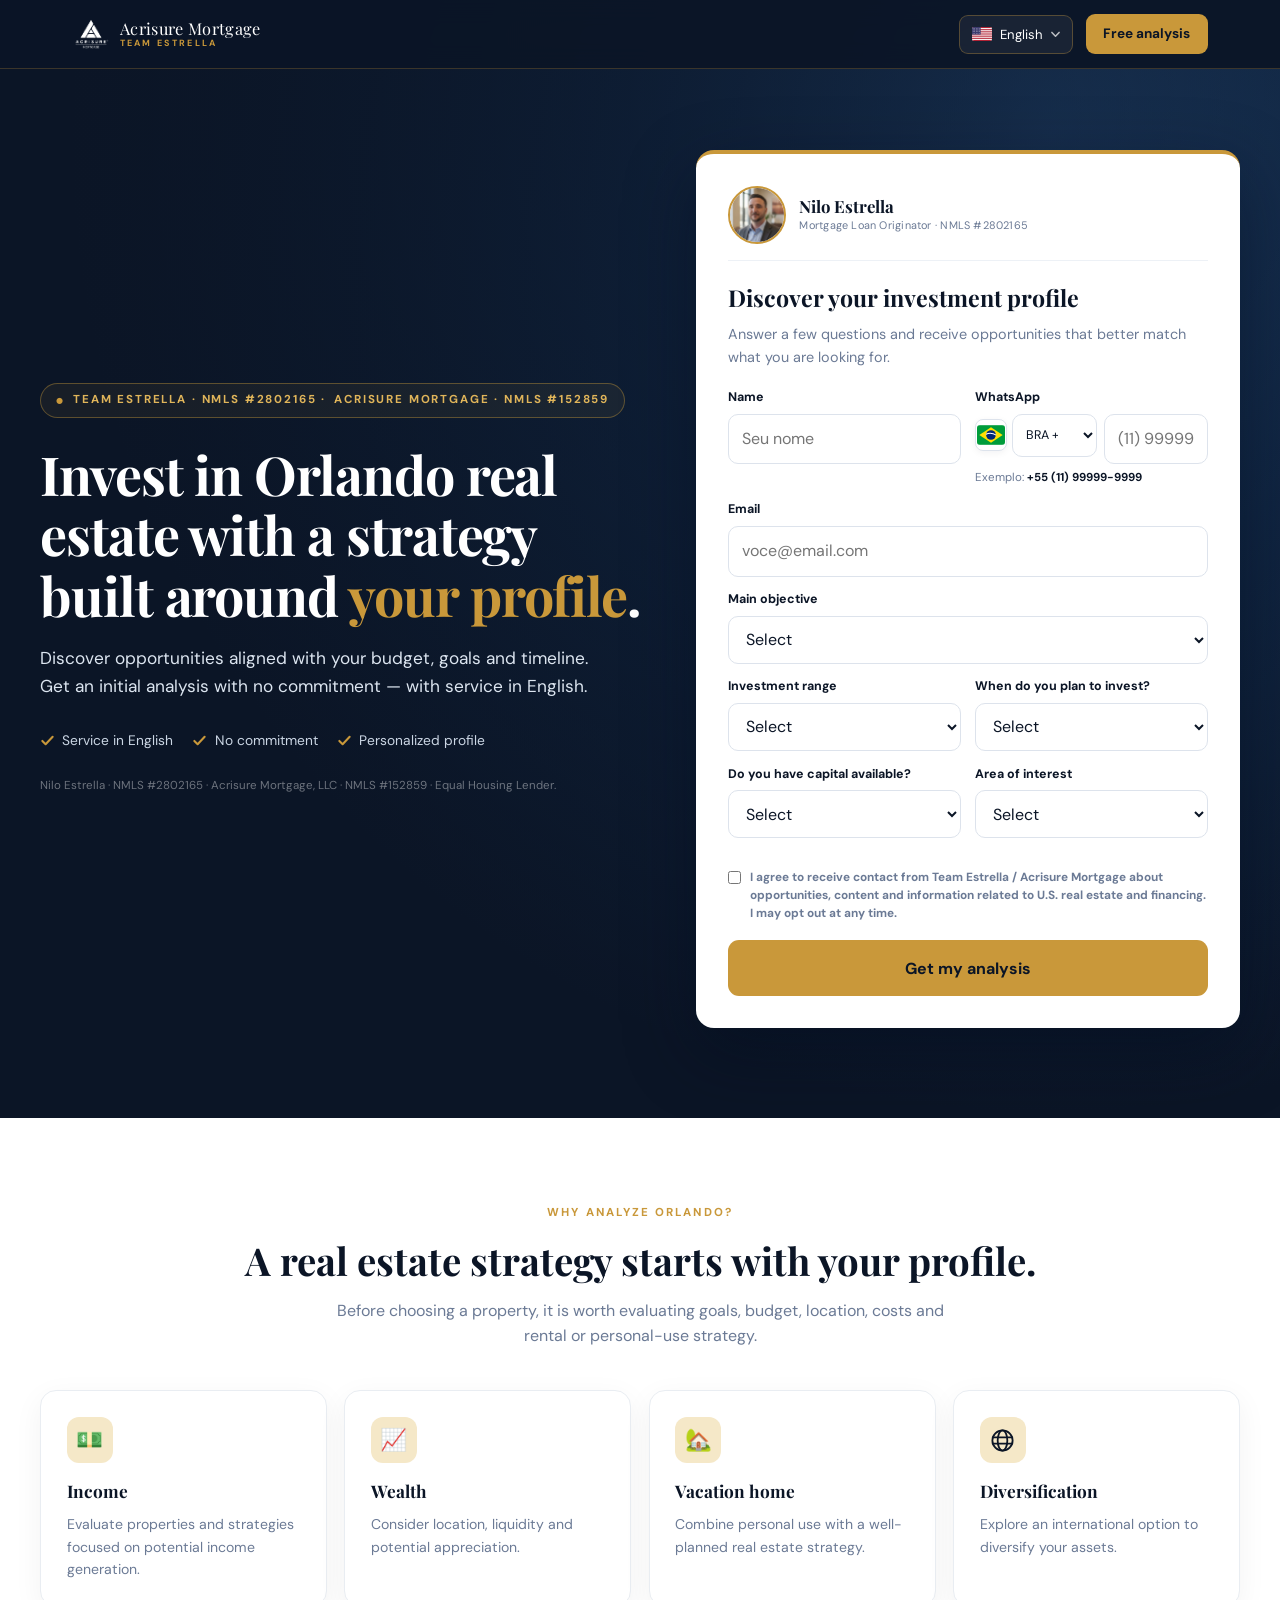
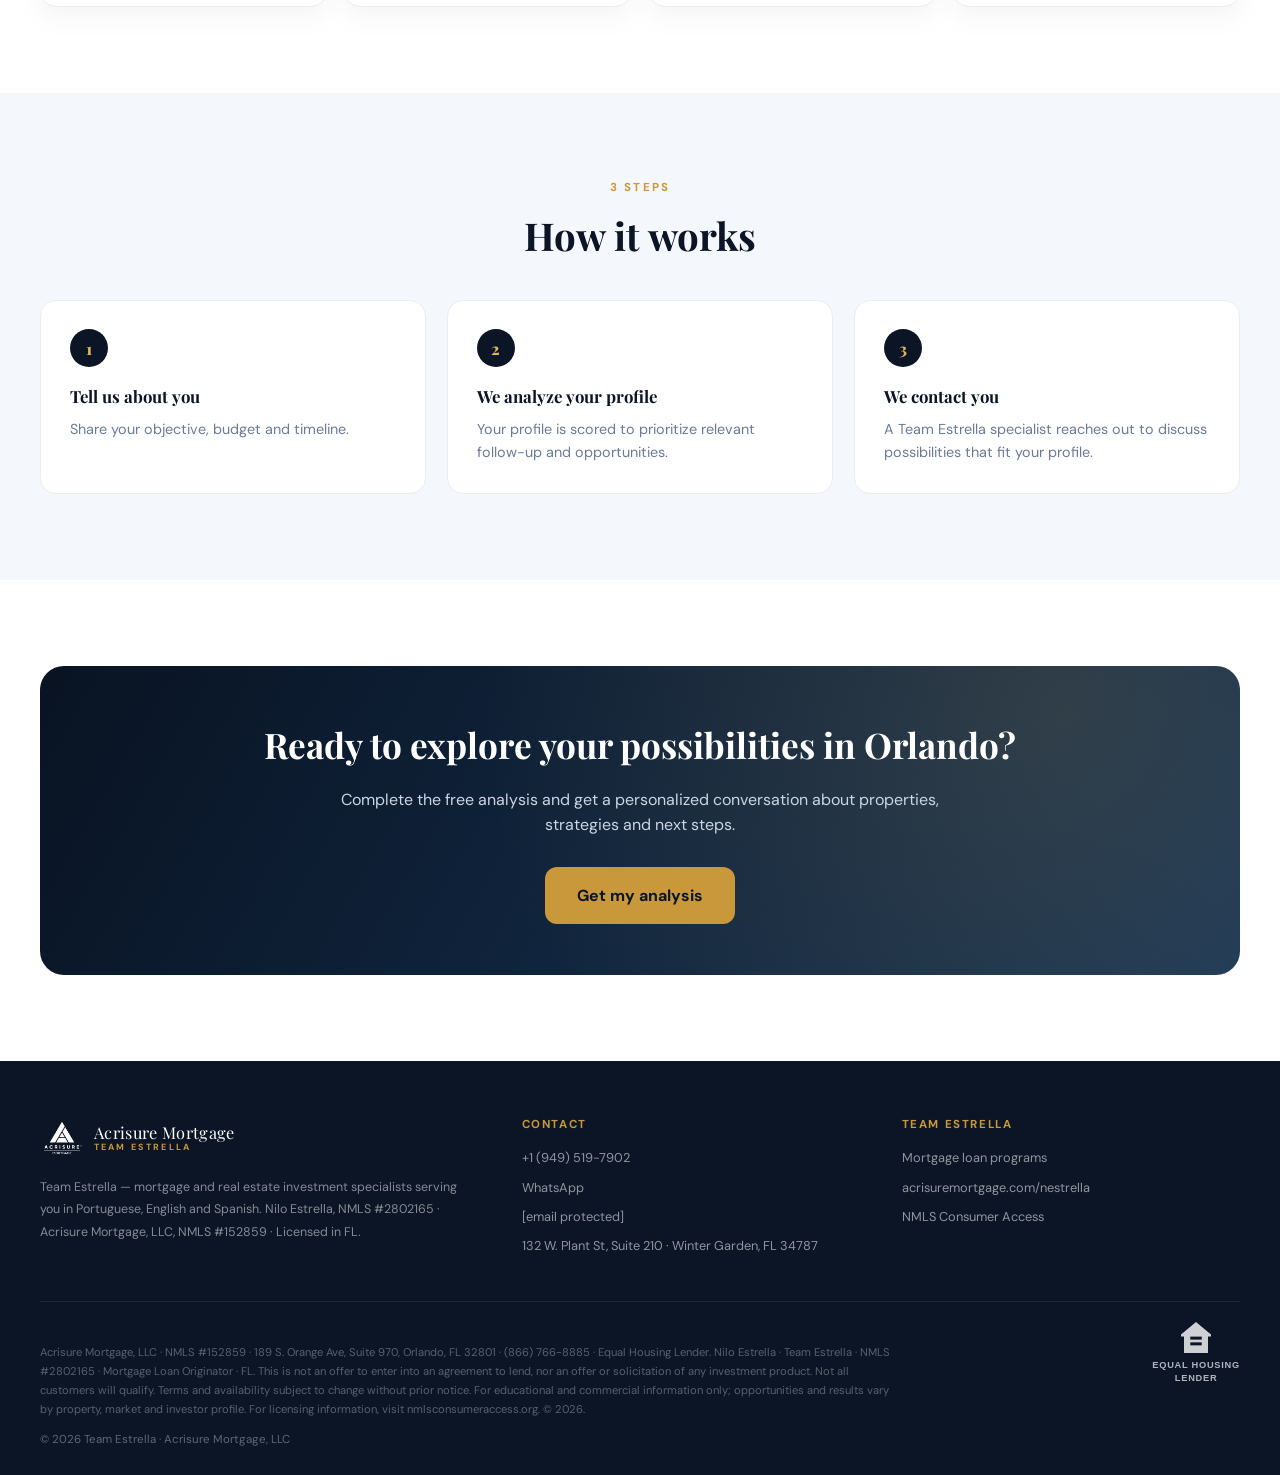
==== analise.html @ ef856e17 "Add files via upload colocando as bandeiras de cada pais no telefone" ====
<!DOCTYPE html>
<html lang="pt-BR">
<head>
<meta charset="UTF-8">
<meta name="viewport" content="width=device-width, initial-scale=1.0">
<title>Invista em Imóveis em Orlando | Análise Gratuita | Team Estrella · Acrisure Mortgage</title>
<meta name="description" content="Análise gratuita de investimento imobiliário em Orlando para brasileiros. Team Estrella · Nilo Estrella, NMLS #2802165 · Acrisure Mortgage, LLC NMLS #152859 · Equal Housing Lender.">
<link rel="icon" type="image/png" href="[data-uri]">
<link rel="preconnect" href="https://fonts.googleapis.com">
<link href="https://fonts.googleapis.com/css2?family=Playfair+Display:wght@400;600;700&family=DM+Sans:wght@300;400;500;600;700&display=swap" rel="stylesheet">
<style>
  :root{
    --navy:#0b1526; --navy-mid:#162035; --navy-light:#1e2d47;
    --gold:#c9983a; --gold-light:#e0b55a; --gold-pale:#f5e8c8;
    --white:#fff; --text-dark:#0b1526; --text-mid:#3d4d6a; --text-muted:#6b7a95;
    --border:rgba(201,152,58,.18); --section-alt:#f4f7fb;
  }
  *{margin:0;padding:0;box-sizing:border-box}
  html{scroll-behavior:smooth}
  body{font-family:'DM Sans',ui-sans-serif,system-ui,-apple-system,'Segoe UI',sans-serif;color:var(--text-dark);background:var(--white);overflow-x:hidden;line-height:1.6}
  h1,h2,h3,h4{font-family:'Playfair Display',Georgia,serif}
  a{text-decoration:none;color:inherit}
  button,input,select{font:inherit}

  /* ── NAV ── */
  .topbar{position:absolute;top:0;left:0;right:0;z-index:50;background:rgba(11,21,38,.92);backdrop-filter:blur(12px);border-bottom:1px solid rgba(201,152,58,.25)}
  .nav{max-width:1200px;margin:0 auto;height:68px;padding:0 2rem;display:flex;align-items:center;justify-content:space-between;gap:1rem}
  .brand{display:flex;align-items:center;gap:10px}
  .brand img{height:38px;width:auto;display:block}
  .brand-txt{display:flex;flex-direction:column;line-height:1.15}
  .brand-name{font-family:'Playfair Display',Georgia,serif;font-size:1.02rem;color:var(--white);letter-spacing:.02em}
  .brand-sub{font-size:.56rem;font-weight:700;letter-spacing:.24em;text-transform:uppercase;color:var(--gold)}
  .nav-right{display:flex;align-items:center;gap:.8rem}
  .nav-cta{background:var(--gold);color:var(--navy);font-weight:700;font-size:.85rem;padding:.6rem 1.1rem;border-radius:9px;transition:.2s;white-space:nowrap}
  .nav-cta:hover{background:var(--gold-light);transform:translateY(-1px)}

  /* ── SELETOR DE IDIOMA ── */
  .lang-switch{position:relative}
  .lang-btn{display:flex;align-items:center;gap:.5rem;background:rgba(255,255,255,.06);border:1px solid rgba(201,152,58,.35);color:var(--white);padding:.5rem .75rem;border-radius:9px;cursor:pointer;font-size:.82rem}
  .lang-btn:hover{border-color:var(--gold)}
  .lang-btn .flag{width:20px;height:14px;border-radius:2px;overflow:hidden;display:block}
  .lang-caret{width:9px;height:7px;opacity:.7}
  .lang-menu{display:none;position:absolute;right:0;top:calc(100% + 8px);background:var(--navy-mid);border:1px solid rgba(201,152,58,.3);border-radius:12px;overflow:hidden;min-width:190px;box-shadow:0 18px 50px rgba(0,0,0,.4);z-index:60}
  .lang-switch.open .lang-menu{display:block}
  .lang-opt{display:flex;align-items:center;gap:.65rem;width:100%;background:none;border:0;color:rgba(255,255,255,.75);padding:.7rem .9rem;cursor:pointer;text-align:left;font-size:.85rem}
  .lang-opt:hover{background:rgba(201,152,58,.1);color:var(--gold-light)}
  .lang-opt[aria-checked="true"]{color:var(--gold-light);background:rgba(201,152,58,.12)}
  .lang-opt .flag{width:22px;height:15px;border-radius:2px;overflow:hidden;flex-shrink:0}
  .lang-txt{display:flex;flex-direction:column;line-height:1.2}
  .lang-native{font-weight:600}
  .lang-country{font-size:.68rem;opacity:.6}
  .lang-check{width:12px;height:10px;margin-left:auto;opacity:0;color:var(--gold)}
  .lang-opt[aria-checked="true"] .lang-check{opacity:1}

  /* ── HERO ── */
  .hero{position:relative;background:radial-gradient(circle at 82% 12%,#20446f 0,#122c4d 30%,#0b1526 68%);color:var(--white);padding:150px 2rem 90px;overflow:hidden}
  .hero:before{content:"";position:absolute;inset:0;background:linear-gradient(115deg,rgba(11,21,38,.94),rgba(11,21,38,.55) 55%,rgba(11,21,38,.15));pointer-events:none}
  .hero-grid{position:relative;z-index:1;max-width:1200px;margin:0 auto;display:grid;grid-template-columns:1.05fr .95fr;gap:3.4rem;align-items:center}
  .hero-badge{display:inline-flex;align-items:center;gap:.5rem;font-size:.72rem;font-weight:700;letter-spacing:.16em;text-transform:uppercase;color:var(--gold-light);border:1px solid rgba(201,152,58,.4);border-radius:99px;padding:.45rem .95rem;margin-bottom:1.6rem;background:rgba(201,152,58,.07)}
  .hero-badge:before{content:'●';color:var(--gold);font-size:.5rem}
  .hero-badge{flex-wrap:wrap;row-gap:.25rem}
  .hero-badge .badge-part{white-space:nowrap}
  h1{font-size:clamp(2.1rem,4.2vw,3.4rem);line-height:1.13;letter-spacing:-.02em;margin-bottom:1.2rem}
  h1 em{color:var(--gold);font-style:normal}
  .hero-sub{font-size:1.08rem;color:#dce5f0;max-width:560px;margin-bottom:1.8rem}
  .trust{display:flex;flex-wrap:wrap;gap:1.2rem;color:#cbd6e4;font-size:.86rem;margin-top:1.8rem}
  .trust span{display:inline-flex;align-items:center;gap:.45rem}
  .trust svg{width:15px;height:15px;color:var(--gold);flex-shrink:0}
  .hero-legal{margin-top:1.6rem;font-size:.72rem;color:rgba(255,255,255,.4)}

  /* ── FORM CARD ── */
  .form-card{background:var(--white);color:var(--text-dark);border-radius:18px;padding:2rem;box-shadow:0 24px 70px rgba(3,12,28,.45);border-top:4px solid var(--gold)}
  .form-card h2{font-size:1.45rem;margin-bottom:.4rem;color:var(--navy)}
  .form-card .form-sub{color:var(--text-muted);font-size:.9rem;margin-bottom:1.2rem}
  .grid2{display:grid;grid-template-columns:1fr 1fr;gap: .9rem}
  .form-group{margin-bottom:.85rem}
  label{display:block;font-size:.78rem;font-weight:700;color:var(--navy);margin-bottom:.35rem}
  .form-input,.form-select{width:100%;border:1px solid #dde3ec;border-radius:10px;padding:.72rem .8rem;background:var(--white);outline:none;color:var(--text-dark);transition:border .15s}
  .form-input:focus,.form-select:focus{border-color:var(--gold);box-shadow:0 0 0 3px rgba(201,152,58,.14)}
  .phone-combo{display:grid;grid-template-columns:122px minmax(0,1fr);gap:.42rem;align-items:start}
  .phone-combo.custom{grid-template-columns:92px 76px minmax(0,1fr)}
  .phone-picker{display:flex;align-items:center;gap:.32rem;min-width:0}
  .phone-picker .form-select{min-width:0;flex:1;padding-left:.58rem;padding-right:22px}
  .phone-flag{width:32px;height:32px;border:1px solid #dde3ec;border-radius:8px;background:#fff;display:grid;place-items:center;overflow:hidden;flex:0 0 32px;box-shadow:0 2px 7px rgba(10,25,44,.05)}
  .phone-flag svg{width:28px;height:20px;border-radius:3px;display:block}
  .phone-country,.phone-dial{font-size:.78rem}
  .phone-dial{display:none;text-align:center}
  .phone-combo.custom .phone-dial{display:block}
  .phone-hint{font-size:.72rem;color:var(--text-muted);line-height:1.45;margin-top:.36rem}
  .phone-hint strong{color:var(--navy);font-weight:700}
  .check{display:flex;gap:.6rem;align-items:flex-start;margin:1rem 0 0;font-size:.74rem;color:var(--text-muted);line-height:1.55}
  .check input{width:auto;margin-top:.2rem;accent-color:var(--gold)}
  .btn-primary{display:inline-flex;align-items:center;justify-content:center;gap:8px;background:var(--gold);color:var(--navy);font-weight:700;border:0;border-radius:11px;padding:.95rem 1.4rem;cursor:pointer;transition:.2s;width:100%;margin-top:1.1rem;font-size:1rem}
  .btn-primary:hover{background:var(--gold-light);transform:translateY(-2px);box-shadow:0 10px 28px rgba(201,152,58,.35)}
  .form-error{color:#b42318;font-size:.8rem;margin-top:.6rem;display:none}
  .success{display:none;background:#ecfdf3;border:1px solid #b7ebcf;color:#18794e;border-radius:14px;padding:1.4rem;font-weight:600;line-height:1.7;margin-top:.5rem}
  .success small{display:block;font-weight:400;color:#2e6b4a;margin-top:.4rem}

  /* ── PERFIL (form card) ── */
  .profile-row{display:flex;align-items:center;gap:.85rem;padding-bottom:1rem;margin-bottom:1.15rem;border-bottom:1px solid #edf1f6}
  .profile-row img{width:58px;height:58px;border-radius:50%;object-fit:cover;border:2px solid var(--gold);flex-shrink:0}
  .profile-name{font-family:'Playfair Display',Georgia,serif;font-size:1.05rem;font-weight:700;color:var(--navy);line-height:1.25}
  .profile-role{font-size:.68rem;color:var(--text-muted);letter-spacing:.02em}

  /* ── SECTIONS ── */
  .section{padding:86px 2rem}
  .section-inner{max-width:1200px;margin:0 auto}
  .section-tag{display:block;font-size:.72rem;font-weight:700;letter-spacing:.18em;text-transform:uppercase;color:var(--gold);margin-bottom:.9rem}
  .section-title{font-size:clamp(1.7rem,3.4vw,2.4rem);line-height:1.2;color:var(--navy);margin-bottom:.9rem}
  .section-sub{color:var(--text-muted);max-width:620px;font-size:1rem}
  .centered{text-align:center}
  .centered .section-sub{margin:0 auto}
  .cards{display:grid;grid-template-columns:repeat(4,1fr);gap:1.1rem;margin-top:2.6rem}
  .card{background:var(--white);border:1px solid #e9edf2;border-radius:16px;padding:1.6rem;box-shadow:0 8px 30px rgba(10,25,44,.05);transition:transform .25s,box-shadow .25s}
  .card:hover{transform:translateY(-5px);box-shadow:0 16px 40px rgba(10,25,44,.1)}
  .card h3{font-size:1.08rem;margin:.9rem 0 .5rem;color:var(--navy)}
  .card p{color:var(--text-muted);font-size:.88rem}
  .icon-wrap{width:46px;height:46px;border-radius:12px;background:var(--gold-pale);display:grid;place-items:center;font-size:1.35rem}
  .alt{background:var(--section-alt)}
  .steps{display:grid;grid-template-columns:repeat(3,1fr);gap:1.3rem;margin-top:2.6rem}
  .step{background:var(--white);border:1px solid #e9edf2;border-radius:16px;padding:1.8rem}
  .step-num{width:38px;height:38px;border-radius:50%;background:var(--navy);color:var(--gold-light);display:grid;place-items:center;font-weight:800;font-family:'Playfair Display',Georgia,serif;margin-bottom:1rem}
  .step h3{font-size:1.05rem;margin-bottom:.5rem;color:var(--navy)}
  .step p{color:var(--text-muted);font-size:.9rem}

  /* ── CTA ── */
  .cta-band{background:linear-gradient(120deg,#091322,#173659);color:var(--white);border-radius:24px;padding:3.2rem;text-align:center;position:relative;overflow:hidden}
  .cta-band:before{content:"";position:absolute;inset:0;background:radial-gradient(circle at 85% 15%,rgba(201,152,58,.16),transparent 55%)}
  .cta-band h2{font-size:clamp(1.6rem,3.2vw,2.2rem);margin-bottom:.8rem;position:relative}
  .cta-band p{color:#ccd6e3;max-width:600px;margin:0 auto 1.8rem;position:relative}
  .cta-btn{position:relative;display:inline-flex;background:var(--gold);color:var(--navy);font-weight:700;padding:1rem 2rem;border-radius:12px;transition:.2s}
  .cta-btn:hover{background:var(--gold-light);transform:translateY(-2px)}

  /* ── FOOTER (compliance) ── */
  footer{background:var(--navy);padding:3.4rem 2rem 1.6rem;color:#b9c4d1;font-size:.8rem}
  .footer-inner{max-width:1200px;margin:0 auto}
  .footer-grid{display:grid;grid-template-columns:1.3fr 1fr 1fr;gap:2.6rem;padding-bottom:2.2rem;border-bottom:1px solid rgba(255,255,255,.07)}
  .footer-brand .brand{margin-bottom:1rem}
  .footer-brand .brand img{height:44px}
  .footer-brand p{font-size:.78rem;color:rgba(255,255,255,.5);line-height:1.8}
  .footer-col h4{font-size:.72rem;color:var(--gold);font-weight:700;letter-spacing:.14em;text-transform:uppercase;margin-bottom:.9rem;font-family:'DM Sans',sans-serif}
  .footer-col ul{list-style:none}
  .footer-col li{margin-bottom:.55rem}
  .footer-col a{color:rgba(255,255,255,.55);transition:color .2s}
  .footer-col a:hover{color:var(--white)}
  .footer-legal{font-size:.7rem;color:rgba(255,255,255,.32);line-height:1.7;max-width:860px;padding-top:1.4rem}
  .footer-bottom{display:flex;justify-content:space-between;align-items:flex-start;gap:1.4rem;flex-wrap:wrap;padding-top:1.2rem}
  .footer-copy{font-size:.72rem;color:rgba(255,255,255,.35);white-space:nowrap}
  .footer-bottom-right{display:flex;flex-direction:column;align-items:center;gap:5px;opacity:.8;flex-shrink:0}
  .equal-housing-label{font-family:Arial,Arial,sans-serif;font-weight:900;font-size:.58rem;color:rgba(255,255,255,.85);text-align:center;letter-spacing:.08em;line-height:1.4}

  /* ── responsivo ── */
  @media(max-width:1020px){.hero-grid{grid-template-columns:1fr;gap:2.4rem}.cards{grid-template-columns:1fr 1fr}.steps{grid-template-columns:1fr}.footer-grid{grid-template-columns:1fr 1fr}}
  @media(max-width:640px){
    .hero{padding-top:130px}
    .grid2,.cards{grid-template-columns:1fr}
    .phone-combo,.phone-combo.custom{grid-template-columns:1fr}
    .form-card{padding:1.4rem}
    .cta-band{padding:2rem 1.3rem}
    .footer-grid{grid-template-columns:1fr}
    .brand-name{display:none}
    .nav{padding:0 1.1rem}
    .nav-cta{padding:.5rem .8rem;font-size:.76rem}
  }
</style>
</head>
<body>

<!-- BANDEIRAS (SVG inline) -->
<svg xmlns="http://www.w3.org/2000/svg" style="position:absolute;width:0;height:0;overflow:hidden" aria-hidden="true" focusable="false">
  <defs>
    <clipPath id="i18n-clip-br"><circle cx="15" cy="10.5" r="5.3"/></clipPath>
    <symbol id="flag-br" viewBox="0 0 30 21">
      <rect width="30" height="21" fill="#009c3b"/><polygon points="15,1.9 28.1,10.5 15,19.1 1.9,10.5" fill="#ffdf00"/><circle cx="15" cy="10.5" r="5.3" fill="#002776"/>
      <g clip-path="url(#i18n-clip-br)"><path d="M9.3 9.7Q15 7.1 20.7 9.9" fill="none" stroke="#fff" stroke-width="1.4"/></g>
      <g fill="#fff"><circle cx="12.5" cy="12.7" r=".34"/><circle cx="14.2" cy="13.7" r=".3"/><circle cx="16.1" cy="13.3" r=".34"/><circle cx="17.7" cy="12.1" r=".3"/><circle cx="15.1" cy="11.9" r=".24"/><circle cx="13.4" cy="11.2" r=".24"/></g>
    </symbol>
    <symbol id="flag-us" viewBox="0 0 30 21">
      <rect width="30" height="21" fill="#fff"/>
      <g fill="#b22234"><rect y="0" width="30" height="1.62"/><rect y="3.23" width="30" height="1.62"/><rect y="6.46" width="30" height="1.62"/><rect y="9.69" width="30" height="1.62"/><rect y="12.92" width="30" height="1.62"/><rect y="16.15" width="30" height="1.62"/><rect y="19.38" width="30" height="1.62"/></g>
      <rect width="13" height="11.35" fill="#3c3b6e"/>
      <g fill="#fff"><circle cx="1.7" cy="1.9" r=".52"/><circle cx="4.1" cy="1.9" r=".52"/><circle cx="6.5" cy="1.9" r=".52"/><circle cx="8.9" cy="1.9" r=".52"/><circle cx="11.3" cy="1.9" r=".52"/><circle cx="1.7" cy="4.4" r=".52"/><circle cx="4.1" cy="4.4" r=".52"/><circle cx="6.5" cy="4.4" r=".52"/><circle cx="8.9" cy="4.4" r=".52"/><circle cx="11.3" cy="4.4" r=".52"/><circle cx="1.7" cy="6.9" r=".52"/><circle cx="4.1" cy="6.9" r=".52"/><circle cx="6.5" cy="6.9" r=".52"/><circle cx="8.9" cy="6.9" r=".52"/><circle cx="11.3" cy="6.9" r=".52"/><circle cx="1.7" cy="9.4" r=".52"/><circle cx="4.1" cy="9.4" r=".52"/><circle cx="6.5" cy="9.4" r=".52"/><circle cx="8.9" cy="9.4" r=".52"/><circle cx="11.3" cy="9.4" r=".52"/></g>
    </symbol>
    <symbol id="flag-es" viewBox="0 0 30 21">
      <rect width="30" height="21" fill="#aa151b"/><rect y="5.25" width="30" height="10.5" fill="#f1bf00"/>
    </symbol>
  </defs>
</svg>

<!-- NAV -->
<header class="topbar">
  <div class="nav">
    <a class="brand" href="#top">
      <img src="[data-uri]" alt="Acrisure Mortgage">
      <span class="brand-txt">
        <span class="brand-name">Acrisure Mortgage</span>
        <span class="brand-sub" data-i18n="brand_team">Team Estrella</span>
      </span>
    </a>
    <div class="nav-right">
      <div class="lang-switch" id="langSwitch">
        <button type="button" class="lang-btn" id="langBtn" aria-haspopup="true" aria-expanded="false" aria-controls="langMenu" aria-label="Idioma / Language">
          <svg class="flag" viewBox="0 0 30 21" aria-hidden="true"><use id="langBtnFlag" href="#flag-br"></use></svg>
          <span id="langCurrent">Português</span>
          <svg class="lang-caret" viewBox="0 0 10 7" aria-hidden="true"><path d="M1 1.2 5 5.4 9 1.2" fill="none" stroke="currentColor" stroke-width="1.7" stroke-linecap="round" stroke-linejoin="round"/></svg>
        </button>
        <ul class="lang-menu" id="langMenu" role="menu" aria-label="Idioma / Language" style="list-style:none">
          <li role="none"><button type="button" role="menuitemradio" class="lang-opt" data-lang="pt" aria-checked="true">
            <svg class="flag" viewBox="0 0 30 21" aria-hidden="true"><use href="#flag-br"></use></svg>
            <span class="lang-txt"><span class="lang-native">Português</span><span class="lang-country">Brasil</span></span>
            <svg class="lang-check" viewBox="0 0 12 10" aria-hidden="true"><path d="M1 5.2 4.2 8.5 11 1.4" fill="none" stroke="currentColor" stroke-width="1.9" stroke-linecap="round" stroke-linejoin="round"/></svg>
          </button></li>
          <li role="none"><button type="button" role="menuitemradio" class="lang-opt" data-lang="en" aria-checked="false">
            <svg class="flag" viewBox="0 0 30 21" aria-hidden="true"><use href="#flag-us"></use></svg>
            <span class="lang-txt"><span class="lang-native">English</span><span class="lang-country">United States</span></span>
            <svg class="lang-check" viewBox="0 0 12 10" aria-hidden="true"><path d="M1 5.2 4.2 8.5 11 1.4" fill="none" stroke="currentColor" stroke-width="1.9" stroke-linecap="round" stroke-linejoin="round"/></svg>
          </button></li>
          <li role="none"><button type="button" role="menuitemradio" class="lang-opt" data-lang="es" aria-checked="false">
            <svg class="flag" viewBox="0 0 30 21" aria-hidden="true"><use href="#flag-es"></use></svg>
            <span class="lang-txt"><span class="lang-native">Español</span><span class="lang-country">España</span></span>
            <svg class="lang-check" viewBox="0 0 12 10" aria-hidden="true"><path d="M1 5.2 4.2 8.5 11 1.4" fill="none" stroke="currentColor" stroke-width="1.9" stroke-linecap="round" stroke-linejoin="round"/></svg>
          </button></li>
        </ul>
      </div>
      <a class="nav-cta" href="#leadForm" data-i18n="nav_cta">Análise gratuita</a>
    </div>
  </div>
</header>

<!-- HERO + FORMULÁRIO -->
<section class="hero" id="top">
  <div class="hero-grid">
    <div>
      <div class="hero-badge"><span class="badge-part" data-i18n="badge_part1">Team Estrella · NMLS #2802165 ·</span><span class="badge-part" data-i18n="badge_part2">Acrisure Mortgage · NMLS #152859</span></div>
      <h1 data-i18n-html="hero_title">Invista em imóveis em Orlando com uma estratégia feita para o <em>seu perfil</em>.</h1>
      <p class="hero-sub" data-i18n="hero_subtitle">Descubra oportunidades compatíveis com seu orçamento, objetivo e prazo. Receba uma análise inicial sem compromisso — com atendimento em português.</p>
      <div class="trust">
        <span><svg viewBox="0 0 16 16" fill="none" stroke="currentColor" stroke-width="2.2" stroke-linecap="round" stroke-linejoin="round" aria-hidden="true"><path d="M2.5 8.5 6 12l7.5-8"/></svg><span data-i18n="trust1">Atendimento em português</span></span>
        <span><svg viewBox="0 0 16 16" fill="none" stroke="currentColor" stroke-width="2.2" stroke-linecap="round" stroke-linejoin="round" aria-hidden="true"><path d="M2.5 8.5 6 12l7.5-8"/></svg><span data-i18n="trust2">Sem compromisso</span></span>
        <span><svg viewBox="0 0 16 16" fill="none" stroke="currentColor" stroke-width="2.2" stroke-linecap="round" stroke-linejoin="round" aria-hidden="true"><path d="M2.5 8.5 6 12l7.5-8"/></svg><span data-i18n="trust3">Perfil personalizado</span></span>
      </div>
      <p class="hero-legal" data-i18n="hero_legal">Nilo Estrella · NMLS #2802165 · Acrisure Mortgage, LLC · NMLS #152859 · Equal Housing Lender.</p>
    </div>

    <div class="form-card">
      <div class="profile-row">
        <img src="[data-uri]" alt="Nilo Estrella — Mortgage Loan Originator">
        <div>
          <div class="profile-name">Nilo Estrella</div>
          <div class="profile-role" data-i18n="profile_role">Originador de Empréstimos Imobiliários · NMLS #2802165</div>
        </div>
      </div>
      <div id="formIntro">
        <h2 data-i18n="form_title">Descubra seu perfil de investimento</h2>
        <p class="form-sub" data-i18n="form_subtitle">Responda algumas perguntas e receba oportunidades mais alinhadas ao que você procura.</p>
      </div>
      <form id="leadForm" novalidate>
        <div class="grid2">
          <div class="form-group"><label for="name" data-i18n="name_label">Nome</label><input class="form-input" id="name" required placeholder="Seu nome"></div>
          <div class="form-group">
            <label for="whatsapp" data-i18n="whatsapp_label">WhatsApp</label>
            <div class="phone-combo" id="phoneCombo">
              <div class="phone-picker">
                <span class="phone-flag" id="phoneFlag" aria-hidden="true"></span>
                <select class="form-select phone-country" id="phoneCountry" aria-label="País do WhatsApp">
                  <option value="BR" selected>BRA +55</option>
                  <option value="US">USA +1</option>
                  <option value="CA">CAN +1</option>
                  <option value="PT">POR +351</option>
                  <option value="ES">ESP +34</option>
                  <option value="MX">MEX +52</option>
                  <option value="CO">COL +57</option>
                  <option value="AR">ARG +54</option>
                  <option value="CL">CHI +56</option>
                  <option value="PE">PER +51</option>
                  <option value="VE">VEN +58</option>
                  <option value="PY">PAR +595</option>
                  <option value="UY">URU +598</option>
                  <option value="BO">BOL +591</option>
                  <option value="EC">EQU +593</option>
                  <option value="DO">DOM +1</option>
                  <option value="PA">PAN +507</option>
                  <option value="CR">CRC +506</option>
                  <option value="GT">GUA +502</option>
                  <option value="GB">GBR +44</option>
                  <option value="OTHER">OUT</option>
                </select>
              </div>
              <input class="form-input phone-dial" id="phoneCustomDial" inputmode="numeric" autocomplete="tel-country-code" placeholder="+ código" aria-label="Código do país">
              <input class="form-input phone-input" id="whatsapp" type="tel" inputmode="tel" autocomplete="tel-national" required placeholder="(11) 99999-9999">
            </div>
            <div class="phone-hint" id="phoneHint">Escolha o país e digite o WhatsApp com DDD.</div>
          </div>
        </div>
        <div class="form-group"><label for="email" data-i18n="email_label">E-mail</label><input class="form-input" id="email" type="email" required placeholder="voce@email.com"></div>
        <div class="form-group"><label for="goal" data-i18n="goal_label">Seu principal objetivo</label>
          <select class="form-select" id="goal" required>
            <option value="" data-i18n="opt_select">Selecione</option>
            <option value="renda" data-i18n="opt_renda">Gerar renda</option>
            <option value="valorizacao" data-i18n="opt_valorizacao">Valorização patrimonial</option>
            <option value="ferias" data-i18n="opt_ferias">Casa de férias + investimento</option>
            <option value="morar" data-i18n="opt_morar">Morar nos EUA no futuro</option>
            <option value="avaliando" data-i18n="opt_avaliando">Ainda estou avaliando</option>
          </select>
        </div>
        <div class="grid2">
          <div class="form-group"><label for="budget" data-i18n="budget_label">Faixa de investimento</label>
            <select class="form-select" id="budget" required>
              <option value="" data-i18n="opt_select">Selecione</option>
              <option value="750" data-i18n="opt_b750">Acima de US$ 750 mil</option>
              <option value="500" data-i18n="opt_b500">US$ 500–750 mil</option>
              <option value="350" data-i18n="opt_b350">US$ 350–500 mil</option>
              <option value="200" data-i18n="opt_b200">US$ 200–350 mil</option>
              <option value="100" data-i18n="opt_b100">Até US$ 200 mil</option>
              <option value="nao-sei" data-i18n="opt_bnao">Ainda não sei</option>
            </select>
          </div>
          <div class="form-group"><label for="timeline" data-i18n="timeline_label">Quando pretende investir?</label>
            <select class="form-select" id="timeline" required>
              <option value="" data-i18n="opt_select">Selecione</option>
              <option value="90" data-i18n="opt_t90">Próximos 90 dias</option>
              <option value="180" data-i18n="opt_t180">3–6 meses</option>
              <option value="365" data-i18n="opt_t365">6–12 meses</option>
              <option value="long" data-i18n="opt_tlong">Mais de 12 meses</option>
              <option value="pesquisa" data-i18n="opt_tpesq">Apenas pesquisando</option>
            </select>
          </div>
        </div>
        <div class="grid2">
          <div class="form-group"><label for="capital" data-i18n="capital_label">Tem capital disponível?</label>
            <select class="form-select" id="capital" required>
              <option value="" data-i18n="opt_select">Selecione</option>
              <option value="sim" data-i18n="opt_csim">Sim</option>
              <option value="parcial" data-i18n="opt_cparcial">Parcialmente</option>
              <option value="financiamento" data-i18n="opt_cfin">Buscando financiamento</option>
              <option value="nao" data-i18n="opt_cnao">Ainda formando capital</option>
            </select>
          </div>
          <div class="form-group"><label for="region" data-i18n="region_label">Região de interesse</label>
            <select class="form-select" id="region" required>
              <option value="" data-i18n="opt_select">Selecione</option>
              <option>Orlando</option><option>Lake Nona</option><option>Kissimmee</option><option>Davenport</option><option>Winter Garden</option>
              <option data-i18n="opt_rnao">Ainda não sei</option>
            </select>
          </div>
        </div>
        <label class="check">
          <input id="consent" type="checkbox" required>
          <span data-i18n="consent">Aceito receber contato da Team Estrella / Acrisure Mortgage sobre oportunidades, conteúdos e informações relacionadas a imóveis e financiamento nos EUA. Posso cancelar a qualquer momento.</span>
        </label>
        <button class="btn-primary" type="submit" data-i18n="form_cta">Quero receber minha análise</button>
        <div class="form-error" id="formError"></div>
      </form>
      <div class="success" id="successBox"></div>
    </div>
  </div>
</section>

<!-- POR QUE ORLANDO -->
<section class="section">
  <div class="section-inner">
    <div class="centered">
      <span class="section-tag" data-i18n="why_tag">Por que analisar Orlando?</span>
      <h2 class="section-title" data-i18n="why_title">Uma estratégia imobiliária começa pelo seu perfil.</h2>
      <p class="section-sub" data-i18n="why_intro">Antes de escolher um imóvel, vale analisar objetivo, orçamento, localização, custos e estratégia de uso ou renda.</p>
    </div>
    <div class="cards">
      <div class="card"><div class="icon-wrap">💵</div><h3 data-i18n="card1_title">Renda</h3><p data-i18n="card1_text">Avalie imóveis e estratégias com foco em geração de receita.</p></div>
      <div class="card"><div class="icon-wrap">📈</div><h3 data-i18n="card2_title">Patrimônio</h3><p data-i18n="card2_text">Considere localização, liquidez e potencial de valorização.</p></div>
      <div class="card"><div class="icon-wrap">🏡</div><h3 data-i18n="card3_title">Casa de férias</h3><p data-i18n="card3_text">Combine uso pessoal com uma estratégia imobiliária bem planejada.</p></div>
      <div class="card"><div class="icon-wrap"><svg width="27" height="27" viewBox="0 0 24 24" fill="none" stroke="#0b1526" stroke-width="1.6" stroke-linecap="round" aria-hidden="true"><circle cx="12" cy="12" r="9"/><ellipse cx="12" cy="12" rx="4.3" ry="9"/><path d="M3.3 9.2h17.4M3.3 14.8h17.4"/></svg></div><h3 data-i18n="card4_title">Diversificação</h3><p data-i18n="card4_text">Explore uma alternativa internacional para diversificar patrimônio.</p></div>
    </div>
  </div>
</section>

<!-- COMO FUNCIONA -->
<section class="section alt" id="how">
  <div class="section-inner">
    <div class="centered">
      <span class="section-tag" data-i18n="how_tag">3 passos</span>
      <h2 class="section-title" data-i18n="how_title">Como funciona</h2>
    </div>
    <div class="steps">
      <div class="step"><div class="step-num">1</div><h3 data-i18n="step1_title">Conte sobre você</h3><p data-i18n="step1_text">Você informa objetivo, orçamento e prazo.</p></div>
      <div class="step"><div class="step-num">2</div><h3 data-i18n="step2_title">Analisamos seu perfil</h3><p data-i18n="step2_text">Seu perfil recebe uma classificação para priorizar o atendimento e as oportunidades mais relevantes.</p></div>
      <div class="step"><div class="step-num">3</div><h3 data-i18n="step3_title">Falamos com você</h3><p data-i18n="step3_text">Um especialista da Team Estrella entra em contato para apresentar possibilidades compatíveis.</p></div>
    </div>
  </div>
</section>

<!-- CTA -->
<section class="section">
  <div class="section-inner">
    <div class="cta-band">
      <h2 data-i18n="cta_title">Pronto para descobrir suas possibilidades em Orlando?</h2>
      <p data-i18n="cta_text">Faça a análise gratuita e receba uma conversa personalizada sobre imóveis, estratégias e próximos passos.</p>
      <a class="cta-btn" href="#leadForm" data-i18n="cta_button">Quero receber minha análise</a>
    </div>
  </div>
</section>

<!-- FOOTER — COMPLIANCE -->
<footer>
  <div class="footer-inner">
    <div class="footer-grid">
      <div class="footer-brand">
        <a class="brand" href="#top">
          <img src="[data-uri]" alt="Acrisure Mortgage">
          <span class="brand-txt">
            <span class="brand-name">Acrisure Mortgage</span>
            <span class="brand-sub">Team Estrella</span>
          </span>
        </a>
        <p data-i18n="footer_brand">Team Estrella — especialistas em financiamento e investimento imobiliário, atendendo em português, inglês e espanhol. Nilo Estrella, NMLS #2802165 · Acrisure Mortgage, LLC, NMLS #152859 · Licenciado na Flórida.</p>
      </div>
      <div class="footer-col">
        <h4 data-i18n="footer_contact">Contato</h4>
        <ul>
          <li><a href="tel:+19495197902">+1 (949) 519-7902</a></li>
          <li><a href="https://wa.me/19495197902" target="_blank" rel="noopener">WhatsApp</a></li>
          <li><a href="/cdn-cgi/l/email-protection#95fbf0e6e1e7f0f9f9f4d5f4f6e7fce6e0e7f0f8fae7e1f2f4f2f0bbf6faf8"><span class="__cf_email__" data-cfemail="e38d86909791868f8f82a38280918a909691868e8c919784828486cd808c8e">[email&#160;protected]</span></a></li>
          <li><a href="https://www.google.com/maps/dir/?api=1&destination=132+W+Plant+St+Suite+210+Winter+Garden+FL+34787" target="_blank" rel="noopener" data-i18n="footer_office">132 W. Plant St, Suite 210 · Winter Garden, FL 34787</a></li>
        </ul>
      </div>
      <div class="footer-col">
        <h4 data-i18n="footer_links">Team Estrella</h4>
        <ul>
          <li><a href="index.html" data-i18n="footer_programs">Programas de financiamento</a></li>
          <li><a href="https://acrisuremortgage.com/nestrella/" target="_blank" rel="noopener">acrisuremortgage.com/nestrella</a></li>
          <li><a href="https://nmlsconsumeraccess.org/Home.aspx/SubSearch?searchText=2802165" target="_blank" rel="noopener">NMLS Consumer Access</a></li>
        </ul>
      </div>
    </div>
    <div class="footer-bottom">
      <div>
        <div class="footer-legal" data-i18n="footer_legal">Acrisure Mortgage, LLC · NMLS #152859 · 189 S. Orange Ave, Suite 970, Orlando, FL 32801 · (866) 766-8885 · Equal Housing Lender. Nilo Estrella · Team Estrella · NMLS #2802165 · Originador de Empréstimos Imobiliários · FL. Isto não é uma oferta para celebrar um contrato de crédito, nem uma oferta ou solicitação de qualquer produto de investimento. Nem todos os clientes se qualificarão. Termos e disponibilidade sujeitos a alteração sem aviso prévio. Informações educacionais e comerciais; oportunidades e resultados variam conforme imóvel, mercado e perfil do investidor. Para informações de licenciamento, acesse nmlsconsumeraccess.org. © 2026.</div>
        <div class="footer-copy" style="margin-top:.7rem">© 2026 Team Estrella · Acrisure Mortgage, LLC</div>
      </div>
      <a class="footer-bottom-right" href="https://www.hud.gov/program_offices/fair_housing_equal_opp" target="_blank" rel="noopener" aria-label="Equal Housing Lender">
        <svg width="30" height="33" viewBox="0 0 34 37" aria-hidden="true">
          <path d="M17 .8 0 15v2.4h3.4V36h27.2V17.4H34V15L17 .8Z" fill="#ffffff"/>
          <rect x="10.5" y="17.5" width="13" height="3.4" fill="#0b1526"/>
          <rect x="10.5" y="24" width="13" height="3.4" fill="#0b1526"/>
        </svg>
        <span class="equal-housing-label">EQUAL HOUSING<br>LENDER</span>
      </a>
    </div>
  </div>
</footer>

<script data-cfasync="false" src="/cdn-cgi/scripts/5c5dd728/cloudflare-static/email-decode.min.js"></script><script>
/* ══════════════════════════════════════════════════════════════
   CONFIGURAÇÃO DE ENVIO DOS LEADS
   ------------------------------------------------------------
   Cole abaixo a URL do seu CRM/webhook (Formspree, Zapier,
   Make, HubSpot etc.). O lead será enviado como JSON (POST).

   Enquanto estiver vazia (""), os leads ficam salvos apenas
   neste navegador (localStorage), como antes.
   ══════════════════════════════════════════════════════════════ */
const LEAD_ENDPOINT = "https://nexlead.duckdns.org/api/webhooks/analise-orlando";   // troque pelo URL real do CRM

/* Roteamento opcional p/ WhatsApp após o envio (descomente para usar): */
const companyWhatsApp = "19495197902";
// const WHATSAPP_REDIRECT = true;

/* ════════════════ WHATSAPP INTERNACIONAL ════════════════
   O visitante escolhe o país e digita o número local. A landing mostra a
   máscara correta e envia ao CRM o número em E.164, formato ideal para wa.me:
   +5511999999999, +14075551234 etc. */
const PHONE_COUNTRIES = {
  BR: { flag:"🇧🇷", name:"Brasil", dial:"55", min:10, max:11, placeholder:"(11) 99999-9999", trunk:false, format:d => formatBR(d) },
  US: { flag:"🇺🇸", name:"Estados Unidos", dial:"1", min:10, max:10, placeholder:"(407) 555-1234", trunk:false, format:d => formatNANP(d) },
  CA: { flag:"🇨🇦", name:"Canadá", dial:"1", min:10, max:10, placeholder:"(416) 555-1234", trunk:false, format:d => formatNANP(d) },
  PT: { flag:"🇵🇹", name:"Portugal", dial:"351", min:9, max:9, placeholder:"912 345 678", trunk:false, groups:[3,3,3] },
  ES: { flag:"🇪🇸", name:"Espanha", dial:"34", min:9, max:9, placeholder:"612 345 678", trunk:false, groups:[3,3,3] },
  MX: { flag:"🇲🇽", name:"México", dial:"52", min:10, max:10, placeholder:"(55) 1234-5678", trunk:false, format:d => formatMX(d) },
  CO: { flag:"🇨🇴", name:"Colômbia", dial:"57", min:10, max:10, placeholder:"300 123 4567", trunk:false, groups:[3,3,4] },
  AR: { flag:"🇦🇷", name:"Argentina", dial:"54", min:10, max:11, placeholder:"11 1234-5678", trunk:false, format:d => formatAR(d) },
  CL: { flag:"🇨🇱", name:"Chile", dial:"56", min:9, max:9, placeholder:"9 1234-5678", trunk:false, groups:[1,4,4], separators:[" ","-"] },
  PE: { flag:"🇵🇪", name:"Peru", dial:"51", min:9, max:9, placeholder:"912 345 678", trunk:false, groups:[3,3,3] },
  VE: { flag:"🇻🇪", name:"Venezuela", dial:"58", min:10, max:10, placeholder:"412 123 4567", trunk:true, groups:[3,3,4] },
  PY: { flag:"🇵🇾", name:"Paraguai", dial:"595", min:9, max:9, placeholder:"981 123 456", trunk:true, groups:[3,3,3] },
  UY: { flag:"🇺🇾", name:"Uruguai", dial:"598", min:8, max:9, placeholder:"99 123 456", trunk:false, groups:[2,3,4] },
  BO: { flag:"🇧🇴", name:"Bolívia", dial:"591", min:8, max:8, placeholder:"7 123 4567", trunk:false, groups:[1,3,4] },
  EC: { flag:"🇪🇨", name:"Equador", dial:"593", min:9, max:9, placeholder:"99 123 4567", trunk:true, groups:[2,3,4] },
  DO: { flag:"🇩🇴", name:"Rep. Dominicana", dial:"1", min:10, max:10, placeholder:"(809) 555-1234", trunk:false, format:d => formatNANP(d) },
  PA: { flag:"🇵🇦", name:"Panamá", dial:"507", min:8, max:8, placeholder:"6123-4567", trunk:false, groups:[4,4], separators:["-"] },
  CR: { flag:"🇨🇷", name:"Costa Rica", dial:"506", min:8, max:8, placeholder:"6123-4567", trunk:false, groups:[4,4], separators:["-"] },
  GT: { flag:"🇬🇹", name:"Guatemala", dial:"502", min:8, max:8, placeholder:"5123-4567", trunk:false, groups:[4,4], separators:["-"] },
  GB: { flag:"🇬🇧", name:"Reino Unido", dial:"44", min:10, max:10, placeholder:"7123 456789", trunk:true, groups:[4,6] },
  OTHER: { flag:"🌐", name:"Outro país", dial:"", min:6, max:15, placeholder:"Digite o número local", trunk:false, groups:[3,3,4,4] }
};

const PHONE_FLAGS = {
  BR: `<svg viewBox="0 0 30 21" xmlns="http://www.w3.org/2000/svg"><rect width="30" height="21" fill="#009c3b"/><path d="M15 2.2 27.5 10.5 15 18.8 2.5 10.5Z" fill="#ffdf00"/><circle cx="15" cy="10.5" r="5.2" fill="#002776"/><path d="M9.5 9.6c3.8-1.4 7.5-1.1 11 1" fill="none" stroke="#fff" stroke-width="1.1"/></svg>`,
  US: `<svg viewBox="0 0 30 21" xmlns="http://www.w3.org/2000/svg"><rect width="30" height="21" fill="#fff"/><g fill="#b22234"><rect y="0" width="30" height="1.62"/><rect y="3.23" width="30" height="1.62"/><rect y="6.46" width="30" height="1.62"/><rect y="9.69" width="30" height="1.62"/><rect y="12.92" width="30" height="1.62"/><rect y="16.15" width="30" height="1.62"/><rect y="19.38" width="30" height="1.62"/></g><rect width="13" height="11.35" fill="#3c3b6e"/><g fill="#fff"><circle cx="2" cy="2" r=".45"/><circle cx="4.5" cy="2" r=".45"/><circle cx="7" cy="2" r=".45"/><circle cx="9.5" cy="2" r=".45"/><circle cx="12" cy="2" r=".45"/><circle cx="3.2" cy="4.4" r=".45"/><circle cx="5.8" cy="4.4" r=".45"/><circle cx="8.4" cy="4.4" r=".45"/><circle cx="11" cy="4.4" r=".45"/><circle cx="2" cy="6.8" r=".45"/><circle cx="4.5" cy="6.8" r=".45"/><circle cx="7" cy="6.8" r=".45"/><circle cx="9.5" cy="6.8" r=".45"/><circle cx="12" cy="6.8" r=".45"/><circle cx="3.2" cy="9.2" r=".45"/><circle cx="5.8" cy="9.2" r=".45"/><circle cx="8.4" cy="9.2" r=".45"/><circle cx="11" cy="9.2" r=".45"/></g></svg>`,
  CA: `<svg viewBox="0 0 30 21" xmlns="http://www.w3.org/2000/svg"><rect width="30" height="21" fill="#fff"/><rect width="7" height="21" fill="#d52b1e"/><rect x="23" width="7" height="21" fill="#d52b1e"/><path d="M15 3.2l1.1 3 2.8-1.1-.8 3.2 2.3.8-3 1.8.9 2.8-2.5-.5V18h-1.6v-4.8l-2.5.5.9-2.8-3-1.8 2.3-.8-.8-3.2 2.8 1.1z" fill="#d52b1e"/></svg>`,
  PT: `<svg viewBox="0 0 30 21" xmlns="http://www.w3.org/2000/svg"><rect width="12" height="21" fill="#046a38"/><rect x="12" width="18" height="21" fill="#da291c"/><circle cx="12" cy="10.5" r="3.2" fill="#ffcd00"/><rect x="10.5" y="8" width="3" height="5" rx=".5" fill="#fff"/><path d="M10.8 9h2.4v2.7h-2.4z" fill="#c8102e"/></svg>`,
  ES: `<svg viewBox="0 0 30 21" xmlns="http://www.w3.org/2000/svg"><rect width="30" height="21" fill="#aa151b"/><rect y="5.25" width="30" height="10.5" fill="#f1bf00"/><rect x="8" y="8.2" width="2.6" height="4.6" rx=".4" fill="#aa151b"/><circle cx="9.3" cy="10.5" r="1" fill="#f8e7a2"/></svg>`,
  MX: `<svg viewBox="0 0 30 21" xmlns="http://www.w3.org/2000/svg"><rect width="10" height="21" fill="#006847"/><rect x="10" width="10" height="21" fill="#fff"/><rect x="20" width="10" height="21" fill="#ce1126"/><circle cx="15" cy="10.5" r="2" fill="#b38e5d"/><path d="M13.7 10.3c1.1 1.1 2.2 1.1 3.2 0" stroke="#0b6b3a" stroke-width=".6" fill="none"/></svg>`,
  CO: `<svg viewBox="0 0 30 21" xmlns="http://www.w3.org/2000/svg"><rect width="30" height="10.5" fill="#fcd116"/><rect y="10.5" width="30" height="5.25" fill="#003893"/><rect y="15.75" width="30" height="5.25" fill="#ce1126"/></svg>`,
  AR: `<svg viewBox="0 0 30 21" xmlns="http://www.w3.org/2000/svg"><rect width="30" height="7" fill="#74acdf"/><rect y="7" width="30" height="7" fill="#fff"/><rect y="14" width="30" height="7" fill="#74acdf"/><circle cx="15" cy="10.5" r="1.7" fill="#f6b40e"/></svg>`,
  CL: `<svg viewBox="0 0 30 21" xmlns="http://www.w3.org/2000/svg"><rect width="30" height="10.5" fill="#fff"/><rect y="10.5" width="30" height="10.5" fill="#d52b1e"/><rect width="10.5" height="10.5" fill="#0039a6"/><path d="M5.25 2.1l.72 2.2h2.32L6.4 5.65l.72 2.2-1.87-1.36-1.87 1.36.72-2.2-1.88-1.36h2.31z" fill="#fff"/></svg>`,
  PE: `<svg viewBox="0 0 30 21" xmlns="http://www.w3.org/2000/svg"><rect width="10" height="21" fill="#d91023"/><rect x="10" width="10" height="21" fill="#fff"/><rect x="20" width="10" height="21" fill="#d91023"/></svg>`,
  VE: `<svg viewBox="0 0 30 21" xmlns="http://www.w3.org/2000/svg"><rect width="30" height="7" fill="#f4d900"/><rect y="7" width="30" height="7" fill="#0033a0"/><rect y="14" width="30" height="7" fill="#cf142b"/><g fill="#fff"><circle cx="10" cy="10.8" r=".45"/><circle cx="12" cy="9.9" r=".45"/><circle cx="14" cy="9.5" r=".45"/><circle cx="16" cy="9.5" r=".45"/><circle cx="18" cy="9.9" r=".45"/><circle cx="20" cy="10.8" r=".45"/></g></svg>`,
  PY: `<svg viewBox="0 0 30 21" xmlns="http://www.w3.org/2000/svg"><rect width="30" height="7" fill="#d52b1e"/><rect y="7" width="30" height="7" fill="#fff"/><rect y="14" width="30" height="7" fill="#0038a8"/><circle cx="15" cy="10.5" r="1.7" fill="#f6d04d"/></svg>`,
  UY: `<svg viewBox="0 0 30 21" xmlns="http://www.w3.org/2000/svg"><rect width="30" height="21" fill="#fff"/><g fill="#3a75c4"><rect y="2.33" x="10" width="20" height="2.33"/><rect y="7" x="10" width="20" height="2.33"/><rect y="11.67" width="30" height="2.33"/><rect y="16.33" width="30" height="2.33"/></g><rect width="10" height="10.5" fill="#fff"/><circle cx="5" cy="5.25" r="2.4" fill="#fcd116"/></svg>`,
  BO: `<svg viewBox="0 0 30 21" xmlns="http://www.w3.org/2000/svg"><rect width="30" height="7" fill="#d52b1e"/><rect y="7" width="30" height="7" fill="#f9e300"/><rect y="14" width="30" height="7" fill="#007934"/></svg>`,
  EC: `<svg viewBox="0 0 30 21" xmlns="http://www.w3.org/2000/svg"><rect width="30" height="10.5" fill="#ffd100"/><rect y="10.5" width="30" height="5.25" fill="#003893"/><rect y="15.75" width="30" height="5.25" fill="#ce1126"/><circle cx="15" cy="10.5" r="1.8" fill="#8a6f2a"/></svg>`,
  DO: `<svg viewBox="0 0 30 21" xmlns="http://www.w3.org/2000/svg"><rect width="30" height="21" fill="#fff"/><rect width="12.8" height="8.6" fill="#002d62"/><rect x="17.2" width="12.8" height="8.6" fill="#ce1126"/><rect y="12.4" width="12.8" height="8.6" fill="#ce1126"/><rect x="17.2" y="12.4" width="12.8" height="8.6" fill="#002d62"/><circle cx="15" cy="10.5" r="1.4" fill="#2e7d32"/></svg>`,
  PA: `<svg viewBox="0 0 30 21" xmlns="http://www.w3.org/2000/svg"><rect width="15" height="10.5" fill="#fff"/><rect x="15" width="15" height="10.5" fill="#d21034"/><rect y="10.5" width="15" height="10.5" fill="#005293"/><rect x="15" y="10.5" width="15" height="10.5" fill="#fff"/><path d="M7.5 2.6l.7 2.1h2.2L8.6 6l.7 2.1-1.8-1.3-1.8 1.3.7-2.1-1.8-1.3h2.2z" fill="#005293"/><path d="M22.5 13.1l.7 2.1h2.2l-1.8 1.3.7 2.1-1.8-1.3-1.8 1.3.7-2.1-1.8-1.3h2.2z" fill="#d21034"/></svg>`,
  CR: `<svg viewBox="0 0 30 21" xmlns="http://www.w3.org/2000/svg"><rect width="30" height="21" fill="#002b7f"/><rect y="3.5" width="30" height="14" fill="#fff"/><rect y="7" width="30" height="7" fill="#ce1126"/><circle cx="10" cy="10.5" r="1.8" fill="#fff" opacity=".85"/></svg>`,
  GT: `<svg viewBox="0 0 30 21" xmlns="http://www.w3.org/2000/svg"><rect width="10" height="21" fill="#4997d0"/><rect x="10" width="10" height="21" fill="#fff"/><rect x="20" width="10" height="21" fill="#4997d0"/><circle cx="15" cy="10.5" r="1.8" fill="#5c8a3b"/></svg>`,
  GB: `<svg viewBox="0 0 30 21" xmlns="http://www.w3.org/2000/svg"><rect width="30" height="21" fill="#012169"/><path d="M0 0l30 21M30 0L0 21" stroke="#fff" stroke-width="4"/><path d="M0 0l30 21M30 0L0 21" stroke="#c8102e" stroke-width="2.2"/><path d="M15 0v21M0 10.5h30" stroke="#fff" stroke-width="6"/><path d="M15 0v21M0 10.5h30" stroke="#c8102e" stroke-width="3.4"/></svg>`,
  OTHER: `<svg viewBox="0 0 30 21" xmlns="http://www.w3.org/2000/svg"><rect width="30" height="21" fill="#eef2ff"/><circle cx="15" cy="10.5" r="6.8" fill="none" stroke="#4f46e5" stroke-width="1.4"/><path d="M8.2 10.5h13.6M15 3.7c2 2 2.9 4.3 2.9 6.8s-.9 4.8-2.9 6.8M15 3.7c-2 2-2.9 4.3-2.9 6.8s.9 4.8 2.9 6.8" fill="none" stroke="#4f46e5" stroke-width="1.2"/></svg>`
};
function updatePhoneFlag(country){
  const el = document.getElementById("phoneFlag");
  if (el) el.innerHTML = PHONE_FLAGS[country] || PHONE_FLAGS.OTHER;
}
function onlyDigitsPhone(v){ return String(v || "").replace(/\D/g, ""); }
function formatBR(d){
  d = d.slice(0, 11);
  if (!d) return "";
  if (d.length <= 2) return "(" + d;
  const ddd = d.slice(0, 2), rest = d.slice(2), mid = d.length > 10 ? 5 : 4;
  if (rest.length <= mid) return `(${ddd}) ${rest}`;
  return `(${ddd}) ${rest.slice(0, mid)}-${rest.slice(mid, mid + 4)}`;
}
function formatNANP(d){
  d = d.slice(0, 10);
  if (!d) return "";
  if (d.length <= 3) return "(" + d;
  if (d.length <= 6) return `(${d.slice(0,3)}) ${d.slice(3)}`;
  return `(${d.slice(0,3)}) ${d.slice(3,6)}-${d.slice(6,10)}`;
}
function formatMX(d){
  d = d.slice(0, 10);
  if (!d) return "";
  if (d.length <= 2) return "(" + d;
  if (d.length <= 6) return `(${d.slice(0,2)}) ${d.slice(2)}`;
  return `(${d.slice(0,2)}) ${d.slice(2,6)}-${d.slice(6,10)}`;
}
function formatAR(d){
  d = d.slice(0, 11);
  if (!d) return "";
  if (d.length <= 2) return d;
  if (d.length <= 6) return `${d.slice(0,2)} ${d.slice(2)}`;
  return `${d.slice(0,2)} ${d.slice(2,6)}-${d.slice(6,10)}` + (d.length > 10 ? d.slice(10) : "");
}
function formatGroups(d, groups, separators){
  if (!d) return "";
  const parts = [];
  let pos = 0;
  for (const size of groups) {
    if (pos >= d.length) break;
    parts.push(d.slice(pos, pos + size));
    pos += size;
  }
  if (pos < d.length) parts.push(d.slice(pos));
  const seps = separators || [];
  return parts.reduce((acc, part, i) => acc + (i ? (seps[i - 1] || " ") : "") + part, "");
}
function selectedPhoneCountry(){
  const sel = document.getElementById("phoneCountry");
  return PHONE_COUNTRIES[(sel && sel.value) || "BR"] || PHONE_COUNTRIES.BR;
}
function phoneDial(cfg){
  if (cfg !== PHONE_COUNTRIES.OTHER) return cfg.dial;
  return onlyDigitsPhone(document.getElementById("phoneCustomDial")?.value || "").slice(0, 4);
}
function normalizeNationalPhone(raw, cfg){
  let d = onlyDigitsPhone(raw);
  const dial = phoneDial(cfg);
  if (dial && d.startsWith("00" + dial) && d.length > cfg.max) d = d.slice(2 + dial.length);
  if (dial && d.startsWith(dial) && d.length > cfg.max) d = d.slice(dial.length);
  if (cfg.trunk && d.startsWith("0") && d.length > cfg.max) d = d.replace(/^0+/, "");
  return d.slice(0, cfg.max);
}
function formatNationalPhone(d, cfg){
  if (cfg.format) return cfg.format(d);
  return formatGroups(d.slice(0, cfg.max), cfg.groups || [3,3,4], cfg.separators || []);
}
function phonePayload(){
  const cfg = selectedPhoneCountry();
  const dial = phoneDial(cfg);
  const national = normalizeNationalPhone(document.getElementById("whatsapp")?.value || "", cfg);
  const formattedNational = formatNationalPhone(national, cfg);
  const e164 = dial && national ? `+${dial}${national}` : "";
  const label = `${cfg.flag} ${cfg.name}`;
  const valid = Boolean(dial) && national.length >= cfg.min && national.length <= cfg.max && (dial + national).length <= 15;
  return {
    valid,
    country: Object.keys(PHONE_COUNTRIES).find(k => PHONE_COUNTRIES[k] === cfg) || "BR",
    country_name: cfg.name,
    country_dial_code: dial ? `+${dial}` : "",
    national,
    formatted_national: formattedNational,
    e164,
    display: e164 ? `+${dial} ${formattedNational}` : formattedNational,
    example: `${dial ? '+' + dial + ' ' : ''}${cfg.placeholder}`,
    label
  };
}
function phoneErrorMessage(info){
  const lang = (typeof currentLang !== "undefined" ? currentLang : "pt");
  const msg = {
    pt: `Informe um WhatsApp válido para ${info.country_name}. Exemplo: ${info.example}`,
    en: `Enter a valid WhatsApp number for ${info.country_name}. Example: ${info.example}`,
    es: `Ingresa un WhatsApp válido para ${info.country_name}. Ejemplo: ${info.example}`
  };
  return msg[lang] || msg.pt;
}
function updatePhoneUI(opts){
  opts = opts || {};
  const combo = document.getElementById("phoneCombo"), input = document.getElementById("whatsapp"), hint = document.getElementById("phoneHint");
  const countryCode = document.getElementById("phoneCountry")?.value || "BR";
  const cfg = selectedPhoneCountry();
  if (!combo || !input || !hint) return;
  updatePhoneFlag(countryCode);
  combo.classList.toggle("custom", cfg === PHONE_COUNTRIES.OTHER);
  input.placeholder = cfg.placeholder;
  const national = normalizeNationalPhone(input.value, cfg);
  const formatted = formatNationalPhone(national, cfg);
  if (input.value !== formatted) input.value = formatted;
  const info = phonePayload();
  const lang = (typeof currentLang !== "undefined" ? currentLang : "pt");
  const base = {
    pt: "Será enviado ao atendimento como",
    en: "It will be sent to our team as",
    es: "Se enviará al equipo como"
  }[lang] || "Será enviado ao atendimento como";
  hint.innerHTML = info.e164 ? `${base} <strong>${info.display}</strong>` : `Exemplo: <strong>${info.example}</strong>`;
}
function initPhoneInput(){
  const country = document.getElementById("phoneCountry"), dial = document.getElementById("phoneCustomDial"), input = document.getElementById("whatsapp");
  if (!country || !input) return;
  country.addEventListener("change", () => { input.value = ""; updatePhoneUI(); input.focus(); });
  input.addEventListener("input", updatePhoneUI);
  input.addEventListener("paste", () => setTimeout(updatePhoneUI, 0));
  if (dial) dial.addEventListener("input", () => { dial.value = "+" + onlyDigitsPhone(dial.value).slice(0, 4); updatePhoneUI(); });
  updatePhoneUI();
}


/* Captura de origem do Google Ads / UTMs
   - Guarda por 30 dias porque o visitante pode navegar antes de enviar.
   - Envia junto com o lead: gclid, gbraid, wbraid, utm_campaign, keyword etc. */
const TRACK_KEYS = ["gclid", "gbraid", "wbraid", "campaign", "adgroup", "keyword", "matchtype", "device", "campaignid", "adgroupid", "creative", "utm_source", "utm_medium", "utm_campaign", "utm_content", "utm_term"];
const TRACK_STORAGE_KEY = "estrella-ad-tracking";
function captureTracking(){
  try {
    const qs = new URLSearchParams(window.location.search);
    const saved = JSON.parse(localStorage.getItem(TRACK_STORAGE_KEY) || "{}");
    let changed = false;
    TRACK_KEYS.forEach(k => {
      const v = qs.get(k);
      if (v) { saved[k] = v; changed = true; }
    });
    if (changed) {
      saved._ts = Date.now();
      localStorage.setItem(TRACK_STORAGE_KEY, JSON.stringify(saved));
    }
  } catch(e) { console.warn("Não foi possível salvar rastreamento:", e); }
}
function getTrackingData(){
  const out = {};
  try {
    const qs = new URLSearchParams(window.location.search);
    const saved = JSON.parse(localStorage.getItem(TRACK_STORAGE_KEY) || "{}");
    if (saved._ts && Date.now() - saved._ts > 30 * 24 * 60 * 60 * 1000) {
      localStorage.removeItem(TRACK_STORAGE_KEY);
    }
    TRACK_KEYS.forEach(k => {
      const v = qs.get(k) || saved[k];
      if (v) out[k] = v;
    });
  } catch(e) {}
  return out;
}
captureTracking();

/* ════════════════ i18n ════════════════ */
const T = {
  pt: {
    brand_team:"Team Estrella",
    nav_cta:"Análise gratuita",
    badge_part1:"Team Estrella · NMLS #2802165 ·", badge_part2:"Acrisure Mortgage · NMLS #152859",
    hero_title:"Invista em imóveis em Orlando com uma estratégia feita para o <em>seu perfil</em>.",
    hero_subtitle:"Descubra oportunidades compatíveis com seu orçamento, objetivo e prazo. Receba uma análise inicial sem compromisso — com atendimento em português.",
    trust1:"Atendimento em português", trust2:"Sem compromisso", trust3:"Perfil personalizado",
    profile_role:"Originador de Empréstimos Imobiliários · NMLS #2802165",
    hero_legal:"Nilo Estrella · NMLS #2802165 · Acrisure Mortgage, LLC · NMLS #152859 · Equal Housing Lender.",
    form_title:"Descubra seu perfil de investimento",
    form_subtitle:"Responda algumas perguntas e receba oportunidades mais alinhadas ao que você procura.",
    name_label:"Nome", whatsapp_label:"WhatsApp", email_label:"E-mail", goal_label:"Seu principal objetivo",
    budget_label:"Faixa de investimento", timeline_label:"Quando pretende investir?", capital_label:"Tem capital disponível?", region_label:"Região de interesse",
    opt_select:"Selecione", opt_renda:"Gerar renda", opt_valorizacao:"Valorização patrimonial", opt_ferias:"Casa de férias + investimento",
    opt_morar:"Morar nos EUA no futuro", opt_avaliando:"Ainda estou avaliando",
    opt_b750:"Acima de US$ 750 mil", opt_b500:"US$ 500–750 mil", opt_b350:"US$ 350–500 mil", opt_b200:"US$ 200–350 mil", opt_b100:"Até US$ 200 mil", opt_bnao:"Ainda não sei",
    opt_t90:"Próximos 90 dias", opt_t180:"3–6 meses", opt_t365:"6–12 meses", opt_tlong:"Mais de 12 meses", opt_tpesq:"Apenas pesquisando",
    opt_csim:"Sim", opt_cparcial:"Parcialmente", opt_cfin:"Buscando financiamento", opt_cnao:"Ainda formando capital", opt_rnao:"Ainda não sei",
    consent:"Aceito receber contato da Team Estrella / Acrisure Mortgage sobre oportunidades, conteúdos e informações relacionadas a imóveis e financiamento nos EUA. Posso cancelar a qualquer momento.",
    form_cta:"Quero receber minha análise",
    why_tag:"Por que analisar Orlando?", why_title:"Uma estratégia imobiliária começa pelo seu perfil.",
    why_intro:"Antes de escolher um imóvel, vale analisar objetivo, orçamento, localização, custos e estratégia de uso ou renda.",
    card1_title:"Renda", card1_text:"Avalie imóveis e estratégias com foco em geração de receita.",
    card2_title:"Patrimônio", card2_text:"Considere localização, liquidez e potencial de valorização.",
    card3_title:"Casa de férias", card3_text:"Combine uso pessoal com uma estratégia imobiliária bem planejada.",
    card4_title:"Diversificação", card4_text:"Explore uma alternativa internacional para diversificar patrimônio.",
    how_tag:"3 passos", how_title:"Como funciona",
    step1_title:"Conte sobre você", step1_text:"Você informa objetivo, orçamento e prazo.",
    step2_title:"Analisamos seu perfil", step2_text:"Seu perfil recebe uma classificação para priorizar o atendimento e as oportunidades mais relevantes.",
    step3_title:"Falamos com você", step3_text:"Um especialista da Team Estrella entra em contato para apresentar possibilidades compatíveis.",
    cta_title:"Pronto para descobrir suas possibilidades em Orlando?",
    cta_text:"Faça a análise gratuita e receba uma conversa personalizada sobre imóveis, estratégias e próximos passos.",
    cta_button:"Quero receber minha análise",
    footer_brand:"Team Estrella — especialistas em financiamento e investimento imobiliário, atendendo em português, inglês e espanhol. Nilo Estrella, NMLS #2802165 · Acrisure Mortgage, LLC, NMLS #152859 · Licenciado na Flórida.",
    footer_contact:"Contato", footer_links:"Team Estrella",
    footer_office:"132 W. Plant St, Suite 210 · Winter Garden, FL 34787",
    footer_programs:"Programas de financiamento",
    footer_legal:"Acrisure Mortgage, LLC · NMLS #152859 · 189 S. Orange Ave, Suite 970, Orlando, FL 32801 · (866) 766-8885 · Equal Housing Lender. Nilo Estrella · Team Estrella · NMLS #2802165 · Originador de Empréstimos Imobiliários · FL. Isto não é uma oferta para celebrar um contrato de crédito, nem uma oferta ou solicitação de qualquer produto de investimento. Nem todos os clientes se qualificarão. Termos e disponibilidade sujeitos a alteração sem aviso prévio. Informações educacionais e comerciais; oportunidades e resultados variam conforme imóvel, mercado e perfil do investidor. Para informações de licenciamento, acesse nmlsconsumeraccess.org. © 2026.",
    success:"Obrigado, {name}! Seu perfil foi recebido. Um especialista da Team Estrella entrará em contato em breve.",
    error:"Preencha todos os campos obrigatórios e autorize o contato para continuar."
  },
  en: {
    brand_team:"Team Estrella",
    nav_cta:"Free analysis",
    badge_part1:"Team Estrella · NMLS #2802165 ·", badge_part2:"Acrisure Mortgage · NMLS #152859",
    hero_title:"Invest in Orlando real estate with a strategy built around <em>your profile</em>.",
    hero_subtitle:"Discover opportunities aligned with your budget, goals and timeline. Get an initial analysis with no commitment — with service in English.",
    trust1:"Service in English", trust2:"No commitment", trust3:"Personalized profile",
    profile_role:"Mortgage Loan Originator · NMLS #2802165",
    hero_legal:"Nilo Estrella · NMLS #2802165 · Acrisure Mortgage, LLC · NMLS #152859 · Equal Housing Lender.",
    form_title:"Discover your investment profile",
    form_subtitle:"Answer a few questions and receive opportunities that better match what you are looking for.",
    name_label:"Name", whatsapp_label:"WhatsApp", email_label:"Email", goal_label:"Main objective",
    budget_label:"Investment range", timeline_label:"When do you plan to invest?", capital_label:"Do you have capital available?", region_label:"Area of interest",
    opt_select:"Select", opt_renda:"Generate income", opt_valorizacao:"Equity growth", opt_ferias:"Vacation home + investment",
    opt_morar:"Moving to the U.S. in the future", opt_avaliando:"Still evaluating",
    opt_b750:"Above $750k", opt_b500:"$500–750k", opt_b350:"$350–500k", opt_b200:"$200–350k", opt_b100:"Up to $200k", opt_bnao:"Not sure yet",
    opt_t90:"Next 90 days", opt_t180:"3–6 months", opt_t365:"6–12 months", opt_tlong:"More than 12 months", opt_tpesq:"Just researching",
    opt_csim:"Yes", opt_cparcial:"Partially", opt_cfin:"Looking for financing", opt_cnao:"Still building capital", opt_rnao:"Not sure yet",
    consent:"I agree to receive contact from Team Estrella / Acrisure Mortgage about opportunities, content and information related to U.S. real estate and financing. I may opt out at any time.",
    form_cta:"Get my analysis",
    why_tag:"Why analyze Orlando?", why_title:"A real estate strategy starts with your profile.",
    why_intro:"Before choosing a property, it is worth evaluating goals, budget, location, costs and rental or personal-use strategy.",
    card1_title:"Income", card1_text:"Evaluate properties and strategies focused on potential income generation.",
    card2_title:"Wealth", card2_text:"Consider location, liquidity and potential appreciation.",
    card3_title:"Vacation home", card3_text:"Combine personal use with a well-planned real estate strategy.",
    card4_title:"Diversification", card4_text:"Explore an international option to diversify your assets.",
    how_tag:"3 steps", how_title:"How it works",
    step1_title:"Tell us about you", step1_text:"Share your objective, budget and timeline.",
    step2_title:"We analyze your profile", step2_text:"Your profile is scored to prioritize relevant follow-up and opportunities.",
    step3_title:"We contact you", step3_text:"A Team Estrella specialist reaches out to discuss possibilities that fit your profile.",
    cta_title:"Ready to explore your possibilities in Orlando?",
    cta_text:"Complete the free analysis and get a personalized conversation about properties, strategies and next steps.",
    cta_button:"Get my analysis",
    footer_brand:"Team Estrella — mortgage and real estate investment specialists serving you in Portuguese, English and Spanish. Nilo Estrella, NMLS #2802165 · Acrisure Mortgage, LLC, NMLS #152859 · Licensed in FL.",
    footer_contact:"Contact", footer_links:"Team Estrella",
    footer_office:"132 W. Plant St, Suite 210 · Winter Garden, FL 34787",
    footer_programs:"Mortgage loan programs",
    footer_legal:"Acrisure Mortgage, LLC · NMLS #152859 · 189 S. Orange Ave, Suite 970, Orlando, FL 32801 · (866) 766-8885 · Equal Housing Lender. Nilo Estrella · Team Estrella · NMLS #2802165 · Mortgage Loan Originator · FL. This is not an offer to enter into an agreement to lend, nor an offer or solicitation of any investment product. Not all customers will qualify. Terms and availability subject to change without prior notice. For educational and commercial information only; opportunities and results vary by property, market and investor profile. For licensing information, visit nmlsconsumeraccess.org. © 2026.",
    success:"Thank you, {name}! Your profile has been received. A Team Estrella specialist will contact you soon.",
    error:"Please complete all required fields and accept contact permission to continue."
  },
  es: {
    brand_team:"Team Estrella",
    nav_cta:"Análisis gratuito",
    badge_part1:"Team Estrella · NMLS #2802165 ·", badge_part2:"Acrisure Mortgage · NMLS #152859",
    hero_title:"Invierte en propiedades en Orlando con una estrategia adaptada a <em>tu perfil</em>.",
    hero_subtitle:"Descubre oportunidades compatibles con tu presupuesto, objetivo y plazo. Recibe un análisis inicial sin compromiso — con atención en español.",
    trust1:"Atención en español", trust2:"Sin compromiso", trust3:"Perfil personalizado",
    profile_role:"Originador de Préstamos Hipotecarios · NMLS #2802165",
    hero_legal:"Nilo Estrella · NMLS #2802165 · Acrisure Mortgage, LLC · NMLS #152859 · Equal Housing Lender.",
    form_title:"Descubre tu perfil de inversión",
    form_subtitle:"Responde algunas preguntas y recibe oportunidades más alineadas con lo que buscas.",
    name_label:"Nombre", whatsapp_label:"WhatsApp", email_label:"Correo electrónico", goal_label:"Objetivo principal",
    budget_label:"Rango de inversión", timeline_label:"¿Cuándo planeas invertir?", capital_label:"¿Tienes capital disponible?", region_label:"Región de interés",
    opt_select:"Selecciona", opt_renda:"Generar ingresos", opt_valorizacao:"Valorización patrimonial", opt_ferias:"Casa de vacaciones + inversión",
    opt_morar:"Vivir en EE. UU. en el futuro", opt_avaliando:"Todavía estoy evaluando",
    opt_b750:"Más de US$ 750 mil", opt_b500:"US$ 500–750 mil", opt_b350:"US$ 350–500 mil", opt_b200:"US$ 200–350 mil", opt_b100:"Hasta US$ 200 mil", opt_bnao:"Aún no lo sé",
    opt_t90:"Próximos 90 días", opt_t180:"3–6 meses", opt_t365:"6–12 meses", opt_tlong:"Más de 12 meses", opt_tpesq:"Solo investigando",
    opt_csim:"Sí", opt_cparcial:"Parcialmente", opt_cfin:"Buscando financiamiento", opt_cnao:"Todavía formando capital", opt_rnao:"Aún no lo sé",
    consent:"Acepto recibir contacto de Team Estrella / Acrisure Mortgage sobre oportunidades, contenidos e información relacionada con propiedades y financiamiento en EE. UU. Puedo cancelar en cualquier momento.",
    form_cta:"Recibir mi análisis",
    why_tag:"¿Por qué analizar Orlando?", why_title:"Una estrategia inmobiliaria comienza con tu perfil.",
    why_intro:"Antes de elegir una propiedad, conviene analizar objetivo, presupuesto, ubicación, costos y estrategia de uso o renta.",
    card1_title:"Ingresos", card1_text:"Evalúa propiedades y estrategias enfocadas en la posible generación de ingresos.",
    card2_title:"Patrimonio", card2_text:"Considera ubicación, liquidez y potencial de valorización.",
    card3_title:"Casa de vacaciones", card3_text:"Combina uso personal con una estrategia inmobiliaria bien planificada.",
    card4_title:"Diversificación", card4_text:"Explora una alternativa internacional para diversificar tu patrimonio.",
    how_tag:"3 pasos", how_title:"Cómo funciona",
    step1_title:"Cuéntanos sobre ti", step1_text:"Indica tu objetivo, presupuesto y plazo.",
    step2_title:"Analizamos tu perfil", step2_text:"Tu perfil recibe una clasificación para priorizar el contacto y las oportunidades relevantes.",
    step3_title:"Hablamos contigo", step3_text:"Un especialista de Team Estrella se comunica para presentar posibilidades compatibles.",
    cta_title:"¿Listo para descubrir tus opciones en Orlando?",
    cta_text:"Completa el análisis gratuito y recibe una conversación personalizada sobre propiedades, estrategias y próximos pasos.",
    cta_button:"Quiero mi análisis",
    footer_brand:"Team Estrella — especialistas en financiamiento e inversión inmobiliaria, atendiendo en portugués, inglés y español. Nilo Estrella, NMLS #2802165 · Acrisure Mortgage, LLC, NMLS #152859 · Licenciado en Florida.",
    footer_contact:"Contacto", footer_links:"Team Estrella",
    footer_office:"132 W. Plant St, Suite 210 · Winter Garden, FL 34787",
    footer_programs:"Programas de financiamiento",
    footer_legal:"Acrisure Mortgage, LLC · NMLS #152859 · 189 S. Orange Ave, Suite 970, Orlando, FL 32801 · (866) 766-8885 · Equal Housing Lender. Nilo Estrella · Team Estrella · NMLS #2802165 · Originador de Préstamos Hipotecarios · FL. Esto no es una oferta para celebrar un contrato de préstamo, ni una oferta o solicitud de cualquier producto de inversión. No todos los clientes calificarán. Términos y disponibilidad sujetos a cambios sin previo aviso. Información con fines educativos y comerciales; las oportunidades y resultados varían según propiedad, mercado y perfil del inversor. Para información de licencias, visita nmlsconsumeraccess.org. © 2026.",
    success:"¡Gracias, {name}! Recibimos tu perfil. Un especialista de Team Estrella se comunicará contigo pronto.",
    error:"Completa todos los campos obligatorios y acepta recibir contacto para continuar."
  }
};

let currentLang = "pt";
const FLAGS = { pt:"#flag-br", en:"#flag-us", es:"#flag-es" };
const NAMES  = { pt:"Português", en:"English", es:"Español" };
initPhoneInput();

function setLanguage(lang){
  currentLang = T[lang] ? lang : "pt";
  document.documentElement.lang = currentLang === "pt" ? "pt-BR" : currentLang;
  document.querySelectorAll("[data-i18n]").forEach(el => {
    const v = T[currentLang][el.dataset.i18n];
    if (v !== undefined) el.textContent = v;
  });
  document.querySelectorAll("[data-i18n-html]").forEach(el => {
    const v = T[currentLang][el.dataset.i18nHtml];
    if (v !== undefined) el.innerHTML = v;
  });
  document.getElementById("langCurrent").textContent = NAMES[currentLang];
  document.getElementById("langBtnFlag").setAttribute("href", FLAGS[currentLang]);
  document.querySelectorAll(".lang-opt").forEach(b =>
    b.setAttribute("aria-checked", b.dataset.lang === currentLang ? "true" : "false"));
  document.title = {
    pt:"Invista em Imóveis em Orlando | Análise Gratuita | Team Estrella · Acrisure Mortgage",
    en:"Invest in Orlando Real Estate | Free Analysis | Team Estrella · Acrisure Mortgage",
    es:"Invierte en Propiedades en Orlando | Análisis Gratuito | Team Estrella · Acrisure Mortgage"
  }[currentLang];
  try { localStorage.setItem("estrella-lang", currentLang); } catch(e){}
  if (typeof updatePhoneUI === "function") updatePhoneUI();
  closeLangMenu();
}

const sw = document.getElementById("langSwitch");
function closeLangMenu(){ sw.classList.remove("open"); document.getElementById("langBtn").setAttribute("aria-expanded","false"); }
document.getElementById("langBtn").addEventListener("click", e => {
  e.stopPropagation();
  const open = sw.classList.toggle("open");
  document.getElementById("langBtn").setAttribute("aria-expanded", open ? "true" : "false");
});
document.querySelectorAll(".lang-opt").forEach(b => b.addEventListener("click", e => { e.stopPropagation(); setLanguage(b.dataset.lang); }));
document.addEventListener("click", e => { if (!sw.contains(e.target)) closeLangMenu(); });
document.addEventListener("keydown", e => { if (e.key === "Escape") closeLangMenu(); });

/* ════════════════ LEAD SCORE ════════════════ */
function calculateLeadScore(){
  let score = 0;
  const timeline = document.getElementById("timeline").value;
  const budget   = document.getElementById("budget").value;
  const goal     = document.getElementById("goal").value;
  const capital  = document.getElementById("capital").value;

  if (timeline === "90") score += 30;
  else if (timeline === "180") score += 20;
  else if (timeline === "365") score += 10;
  else if (timeline === "long") score += 5;

  if (budget === "750") score += 30;
  else if (budget === "500") score += 25;
  else if (budget === "350") score += 20;
  else if (budget === "200") score += 15;
  else if (budget === "100") score += 5;

  if (["renda","valorizacao"].includes(goal)) score += 15;
  else if (["ferias","morar"].includes(goal)) score += 10;

  if (capital === "sim") score += 15;
  else if (capital === "parcial") score += 10;
  else if (capital === "financiamento") score += 5;

  return score;
}
function getLeadTemperature(score){ return score >= 80 ? "HOT" : score >= 55 ? "WARM" : "COLD"; }

/* ════════════════ SUBMIT ════════════════ */
document.getElementById("leadForm").addEventListener("submit", async function(e){
  e.preventDefault();
  const err = document.getElementById("formError");
  this.querySelectorAll("[required]").forEach(f => { if (f.type !== "checkbox") f.setCustomValidity(""); });
  if (!this.checkValidity()){
    err.style.display = "block";
    err.textContent = T[currentLang].error;
    const firstInvalid = this.querySelector(":invalid");
    if (firstInvalid) firstInvalid.focus();
    return;
  }
  err.style.display = "none";

  const phoneInfo = phonePayload();
  if (!phoneInfo.valid){
    err.style.display = "block";
    err.textContent = phoneErrorMessage(phoneInfo);
    document.getElementById("whatsapp").focus();
    return;
  }

  const score = calculateLeadScore();
  const temperature = getLeadTemperature(score);
  const tracking = getTrackingData();
  const lead = {
    timestamp: new Date().toISOString(),
    language: currentLang,
    page: "analise-orlando",
    name: document.getElementById("name").value.trim(),
    whatsapp: phoneInfo.e164,
    whatsapp_display: phoneInfo.display,
    whatsapp_country: phoneInfo.country,
    whatsapp_country_name: phoneInfo.country_name,
    whatsapp_country_code: phoneInfo.country_dial_code,
    whatsapp_national: phoneInfo.national,
    email: document.getElementById("email").value.trim(),
    goal: document.getElementById("goal").value,
    budget: document.getElementById("budget").value,
    timeline: document.getElementById("timeline").value,
    capital: document.getElementById("capital").value,
    region: document.getElementById("region").value,
    consent: document.getElementById("consent").checked ? "1" : "",
    landing_url: window.location.href,
    referrer: document.referrer,
    ...tracking,
    score,
    temperature,
    score_landing: score,
    temperature_landing: temperature
  };

  /* Sempre salva localmente (backup) */
  try {
    const leads = JSON.parse(localStorage.getItem("orlandoLeads") || "[]");
    leads.push(lead);
    localStorage.setItem("orlandoLeads", JSON.stringify(leads));
  } catch(e){ console.warn("localStorage indisponível:", e); }

  /* Envia para o endpoint configurado (se houver) */
  let sent = false;
  let crmResult = null;
  if (LEAD_ENDPOINT){
    try {
      const res = await fetch(LEAD_ENDPOINT, {
        method: "POST",
        headers: { "Content-Type": "application/json", "Accept": "application/json" },
        body: JSON.stringify(lead)
      });
      crmResult = await res.json().catch(() => ({}));
      if (!res.ok) throw new Error(crmResult.error || "Falha ao enviar para o CRM.");
      sent = true;
      window.dataLayer = window.dataLayer || [];
      window.dataLayer.push({ event: "lead_crm", lead_id: crmResult.id, lead_score: crmResult.score });
      try { localStorage.removeItem(TRACK_STORAGE_KEY); } catch(e){}
    } catch(e){
      console.error("Falha no envio do lead:", e);
      err.style.display = "block";
      err.textContent = (e && e.message) ? e.message : "Não foi possível enviar agora. Tente novamente em instantes.";
      return;
    }
  } else {
    console.info("[LEAD salvo localmente] Configure LEAD_ENDPOINT no topo do script para enviar ao CRM. Lead:", lead);
  }

  this.style.display = "none";
  document.getElementById("formIntro").style.display = "none";
  const box = document.getElementById("successBox");
  box.style.display = "block";
  box.innerHTML = T[currentLang].success.replace("{name}", lead.name.split(" ")[0]) +
    (sent ? "" : "");

  /* Redirecionamento opcional para o WhatsApp da equipe: */
  if (typeof WHATSAPP_REDIRECT !== "undefined" && WHATSAPP_REDIRECT){
    const message = encodeURIComponent(
      "Olá! Meu nome é " + lead.name + ". Preenchi a análise de investimento em Orlando no site da Team Estrella (Acrisure Mortgage)."
    );
    window.location.href = "https://wa.me/" + companyWhatsApp + "?text=" + message;
  }
});

/* idioma salvo ou do navegador */
(function initLang(){
  let saved = null;
  try { saved = localStorage.getItem("estrella-lang"); } catch(e){}
  if (saved && T[saved]) { setLanguage(saved); }
  else {
    const nav = (navigator.language || "").slice(0,2).toLowerCase();
    setLanguage(T[nav] ? nav : "pt");
  }
})();
</script>
<script>(function(){function c(){var b=a.contentDocument||(a.contentWindow&&a.contentWindow.document);if(b){var d=b.createElement('script');d.innerHTML="window.__CF$cv$params={r:'a37f38cada0b86ae',t:'MTc4ODg4MzgxMQ=='};var a=document.createElement('script');a.src='/cdn-cgi/challenge-platform/scripts/jsd/main.js';document.getElementsByTagName('head')[0].appendChild(a);";b.getElementsByTagName('head')[0].appendChild(d)}}if(document.body){var a=document.createElement('iframe');a.height=1;a.width=1;a.style.position='absolute';a.style.top=0;a.style.left=0;a.style.border='none';a.style.visibility='hidden';document.body.appendChild(a);if('loading'!==document.readyState)c();else if(window.addEventListener)document.addEventListener('DOMContentLoaded',c);else{var e=document.onreadystatechange||function(){};document.onreadystatechange=function(b){e(b);'loading'!==document.readyState&&(document.onreadystatechange=e,c())}}}})();</script></body>
</html>
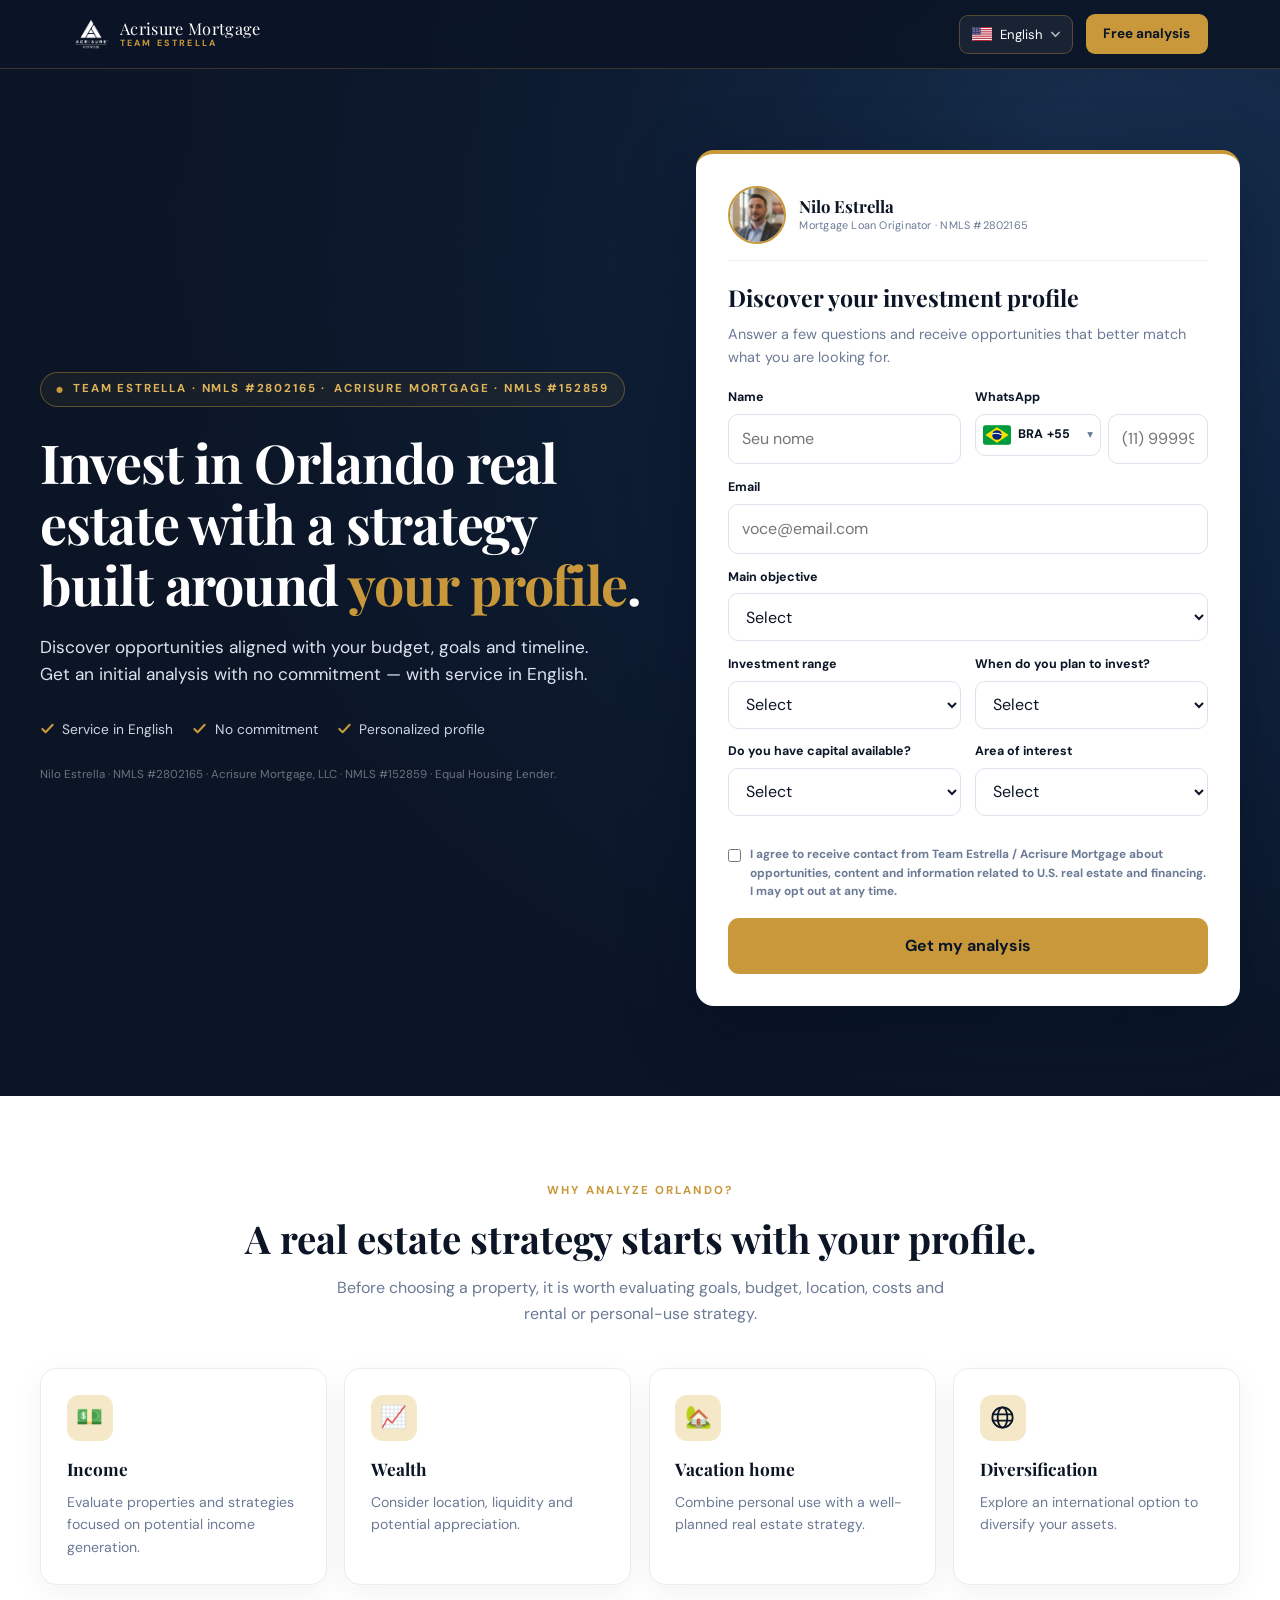
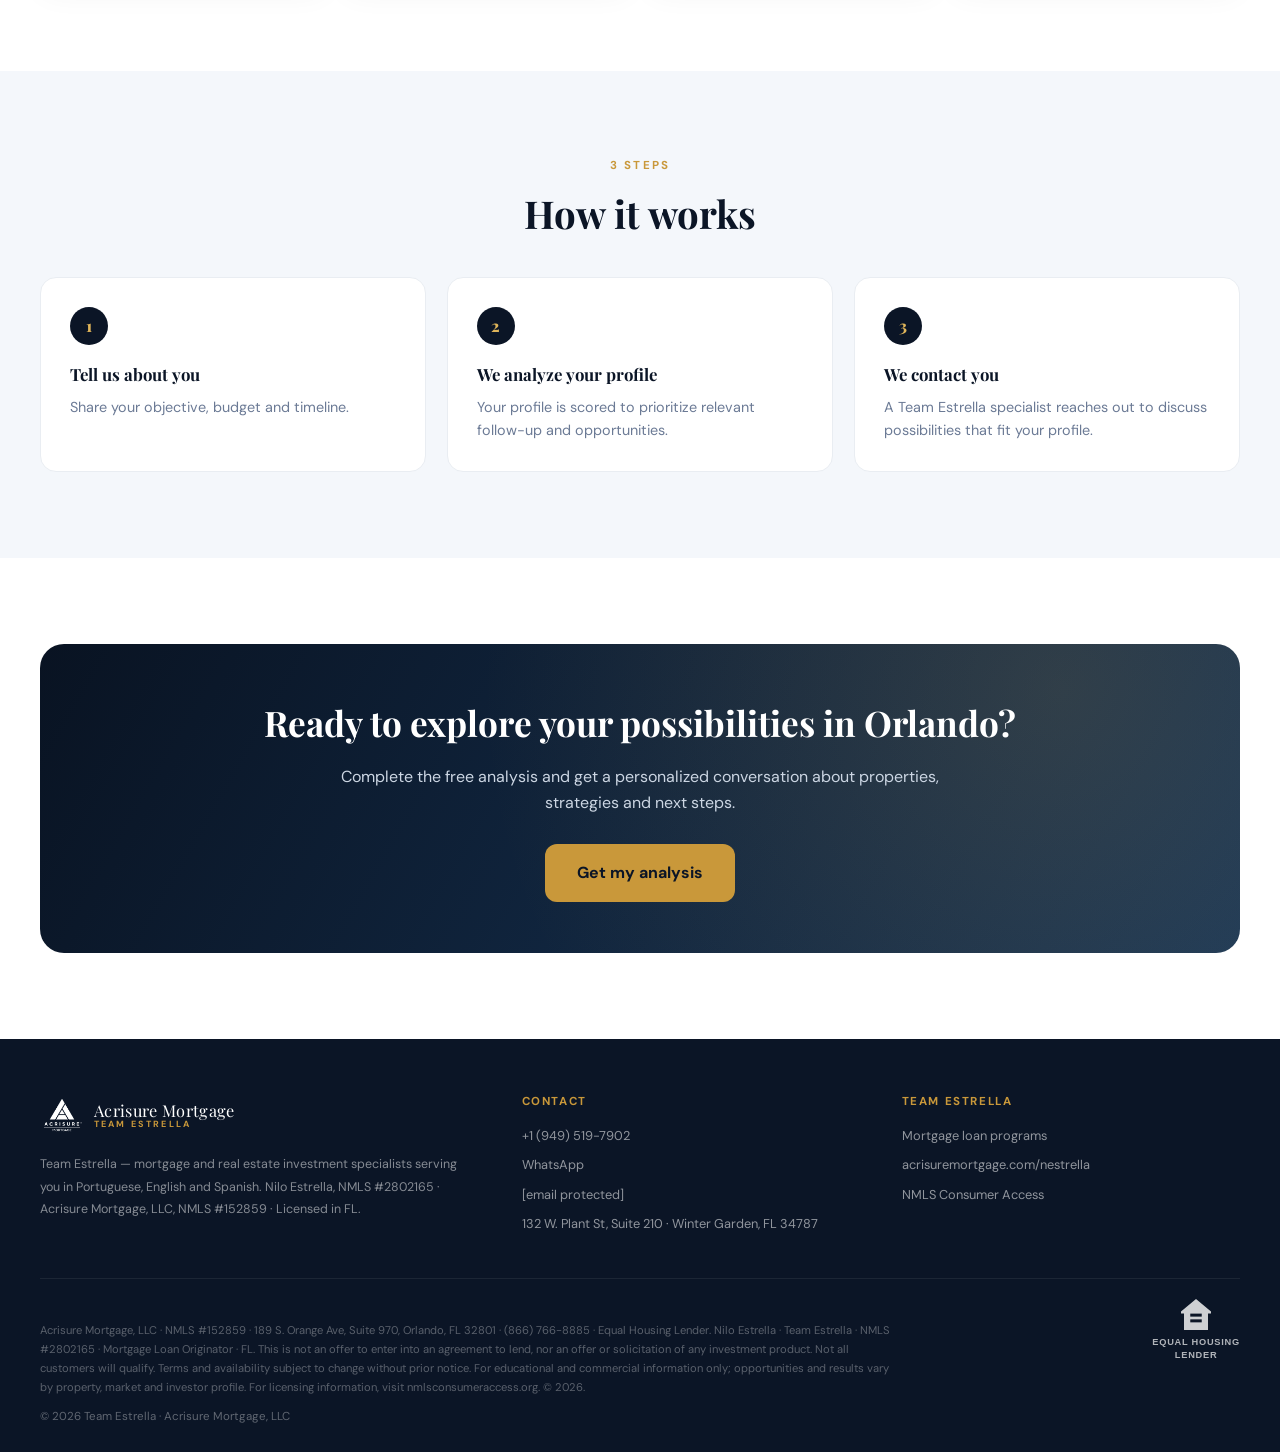
==== commit 1fef9530: "Add files via upload colocando as bandeiras dos paises dentro do dropdown menu para o numero de tele" ====
--- a/analise.html
+++ b/analise.html
@@ -77,17 +77,22 @@
   label{display:block;font-size:.78rem;font-weight:700;color:var(--navy);margin-bottom:.35rem}
   .form-input,.form-select{width:100%;border:1px solid #dde3ec;border-radius:10px;padding:.72rem .8rem;background:var(--white);outline:none;color:var(--text-dark);transition:border .15s}
   .form-input:focus,.form-select:focus{border-color:var(--gold);box-shadow:0 0 0 3px rgba(201,152,58,.14)}
-  .phone-combo{display:grid;grid-template-columns:122px minmax(0,1fr);gap:.42rem;align-items:start}
-  .phone-combo.custom{grid-template-columns:92px 76px minmax(0,1fr)}
-  .phone-picker{display:flex;align-items:center;gap:.32rem;min-width:0}
-  .phone-picker .form-select{min-width:0;flex:1;padding-left:.58rem;padding-right:22px}
-  .phone-flag{width:32px;height:32px;border:1px solid #dde3ec;border-radius:8px;background:#fff;display:grid;place-items:center;overflow:hidden;flex:0 0 32px;box-shadow:0 2px 7px rgba(10,25,44,.05)}
-  .phone-flag svg{width:28px;height:20px;border-radius:3px;display:block}
+  .phone-combo{display:grid;grid-template-columns:126px minmax(0,1fr);gap:.42rem;align-items:start}
+  .phone-combo.custom{grid-template-columns:112px 76px minmax(0,1fr)}
+  .phone-picker{position:relative;min-width:0}
+  .country-dd-btn{width:100%;height:42px;border:1px solid #dde3ec;border-radius:10px;background:#fff;color:var(--text-dark);display:flex;align-items:center;gap:.42rem;padding:.42rem .45rem;cursor:pointer;transition:border .15s,box-shadow .15s}
+  .country-dd-btn:focus{outline:none;border-color:var(--gold);box-shadow:0 0 0 3px rgba(201,152,58,.14)}
+  .country-dd-flag{width:28px;height:20px;border-radius:3px;overflow:hidden;display:grid;place-items:center;flex:0 0 28px;background:#eef2f7}
+  .country-dd-flag svg{width:28px;height:20px;display:block}
+  .country-dd-label{font-size:.78rem;font-weight:800;letter-spacing:.02em;white-space:nowrap;color:var(--navy)}
+  .country-dd-caret{margin-left:auto;color:var(--text-muted);font-size:.72rem;line-height:1}
+  .country-dd-menu{position:absolute;left:0;top:calc(100% + 6px);width:176px;max-height:238px;overflow:auto;background:#fff;border:1px solid #dde3ec;border-radius:12px;box-shadow:0 16px 38px rgba(10,25,44,.16);padding:.25rem;z-index:50;display:none}
+  .phone-picker.open .country-dd-menu{display:block}
+  .country-dd-option{width:100%;border:0;background:#fff;border-radius:9px;display:flex;align-items:center;gap:.5rem;padding:.5rem .55rem;cursor:pointer;color:var(--text-dark);font-weight:750;font-size:.78rem;text-align:left}
+  .country-dd-option:hover,.country-dd-option[aria-selected="true"]{background:var(--gold-pale);color:var(--navy)}
   .phone-country,.phone-dial{font-size:.78rem}
   .phone-dial{display:none;text-align:center}
   .phone-combo.custom .phone-dial{display:block}
-  .phone-hint{font-size:.72rem;color:var(--text-muted);line-height:1.45;margin-top:.36rem}
-  .phone-hint strong{color:var(--navy);font-weight:700}
   .check{display:flex;gap:.6rem;align-items:flex-start;margin:1rem 0 0;font-size:.74rem;color:var(--text-muted);line-height:1.55}
   .check input{width:auto;margin-top:.2rem;accent-color:var(--gold)}
   .btn-primary{display:inline-flex;align-items:center;justify-content:center;gap:8px;background:var(--gold);color:var(--navy);font-weight:700;border:0;border-radius:11px;padding:.95rem 1.4rem;cursor:pointer;transition:.2s;width:100%;margin-top:1.1rem;font-size:1rem}
@@ -260,36 +265,18 @@
           <div class="form-group">
             <label for="whatsapp" data-i18n="whatsapp_label">WhatsApp</label>
             <div class="phone-combo" id="phoneCombo">
-              <div class="phone-picker">
-                <span class="phone-flag" id="phoneFlag" aria-hidden="true"></span>
-                <select class="form-select phone-country" id="phoneCountry" aria-label="País do WhatsApp">
-                  <option value="BR" selected>BRA +55</option>
-                  <option value="US">USA +1</option>
-                  <option value="CA">CAN +1</option>
-                  <option value="PT">POR +351</option>
-                  <option value="ES">ESP +34</option>
-                  <option value="MX">MEX +52</option>
-                  <option value="CO">COL +57</option>
-                  <option value="AR">ARG +54</option>
-                  <option value="CL">CHI +56</option>
-                  <option value="PE">PER +51</option>
-                  <option value="VE">VEN +58</option>
-                  <option value="PY">PAR +595</option>
-                  <option value="UY">URU +598</option>
-                  <option value="BO">BOL +591</option>
-                  <option value="EC">EQU +593</option>
-                  <option value="DO">DOM +1</option>
-                  <option value="PA">PAN +507</option>
-                  <option value="CR">CRC +506</option>
-                  <option value="GT">GUA +502</option>
-                  <option value="GB">GBR +44</option>
-                  <option value="OTHER">OUT</option>
-                </select>
+              <div class="phone-picker" id="phoneCountryDropdown">
+                <input type="hidden" id="phoneCountry" value="BR">
+                <button type="button" class="country-dd-btn" id="phoneCountryBtn" aria-haspopup="listbox" aria-expanded="false" aria-label="País do WhatsApp">
+                  <span class="country-dd-flag" id="phoneFlag" aria-hidden="true"></span>
+                  <span class="country-dd-label" id="phoneCountryLabel">BRA +55</span>
+                  <span class="country-dd-caret" aria-hidden="true">▾</span>
+                </button>
+                <div class="country-dd-menu" id="phoneCountryMenu" role="listbox" tabindex="-1" aria-label="Escolha o país do WhatsApp"></div>
               </div>
               <input class="form-input phone-dial" id="phoneCustomDial" inputmode="numeric" autocomplete="tel-country-code" placeholder="+ código" aria-label="Código do país">
               <input class="form-input phone-input" id="whatsapp" type="tel" inputmode="tel" autocomplete="tel-national" required placeholder="(11) 99999-9999">
             </div>
-            <div class="phone-hint" id="phoneHint">Escolha o país e digite o WhatsApp com DDD.</div>
           </div>
         </div>
         <div class="form-group"><label for="email" data-i18n="email_label">E-mail</label><input class="form-input" id="email" type="email" required placeholder="voce@email.com"></div>
@@ -418,7 +405,7 @@
         <ul>
           <li><a href="tel:+19495197902">+1 (949) 519-7902</a></li>
           <li><a href="https://wa.me/19495197902" target="_blank" rel="noopener">WhatsApp</a></li>
-          <li><a href="/cdn-cgi/l/email-protection#95fbf0e6e1e7f0f9f9f4d5f4f6e7fce6e0e7f0f8fae7e1f2f4f2f0bbf6faf8"><span class="__cf_email__" data-cfemail="e38d86909791868f8f82a38280918a909691868e8c919784828486cd808c8e">[email&#160;protected]</span></a></li>
+          <li><a href="/cdn-cgi/l/email-protection#94faf1e7e0e6f1f8f8f5d4f5f7e6fde7e1e6f1f9fbe6e0f3f5f3f1baf7fbf9"><span class="__cf_email__" data-cfemail="b5dbd0c6c1c7d0d9d9d4f5d4d6c7dcc6c0c7d0d8dac7c1d2d4d2d09bd6dad8">[email&#160;protected]</span></a></li>
           <li><a href="https://www.google.com/maps/dir/?api=1&destination=132+W+Plant+St+Suite+210+Winter+Garden+FL+34787" target="_blank" rel="noopener" data-i18n="footer_office">132 W. Plant St, Suite 210 · Winter Garden, FL 34787</a></li>
         </ul>
       </div>
@@ -519,6 +506,78 @@
   const el = document.getElementById("phoneFlag");
   if (el) el.innerHTML = PHONE_FLAGS[country] || PHONE_FLAGS.OTHER;
 }
+const PHONE_COUNTRY_SHORT = {
+  BR:"BRA", US:"USA", CA:"CAN", PT:"POR", ES:"ESP", MX:"MEX", CO:"COL", AR:"ARG", CL:"CHI", PE:"PER",
+  VE:"VEN", PY:"PAR", UY:"URU", BO:"BOL", EC:"EQU", DO:"DOM", PA:"PAN", CR:"CRC", GT:"GUA", GB:"GBR", OTHER:"OUT"
+};
+function phoneCountryLabel(code){
+  const cfg = PHONE_COUNTRIES[code] || PHONE_COUNTRIES.BR;
+  const short = PHONE_COUNTRY_SHORT[code] || code;
+  return code === "OTHER" ? short : `${short} +${cfg.dial}`;
+}
+function closePhoneCountryMenu(){
+  const dd = document.getElementById("phoneCountryDropdown"), btn = document.getElementById("phoneCountryBtn");
+  if (dd) dd.classList.remove("open");
+  if (btn) btn.setAttribute("aria-expanded", "false");
+}
+function openPhoneCountryMenu(){
+  const dd = document.getElementById("phoneCountryDropdown"), btn = document.getElementById("phoneCountryBtn"), menu = document.getElementById("phoneCountryMenu");
+  if (dd) dd.classList.add("open");
+  if (btn) btn.setAttribute("aria-expanded", "true");
+  if (menu) menu.focus({ preventScroll: true });
+}
+function togglePhoneCountryMenu(){
+  const dd = document.getElementById("phoneCountryDropdown");
+  if (dd && dd.classList.contains("open")) closePhoneCountryMenu(); else openPhoneCountryMenu();
+}
+function setPhoneCountry(code, opts){
+  opts = opts || {};
+  const hidden = document.getElementById("phoneCountry");
+  const input = document.getElementById("whatsapp");
+  if (hidden) hidden.value = PHONE_COUNTRIES[code] ? code : "BR";
+  if (!opts.keepNumber && input) input.value = "";
+  updatePhoneUI();
+  closePhoneCountryMenu();
+  if (!opts.noFocus && input) input.focus();
+}
+function updatePhoneCountryButton(code){
+  const cfg = PHONE_COUNTRIES[code] || PHONE_COUNTRIES.BR;
+  const label = document.getElementById("phoneCountryLabel"), btn = document.getElementById("phoneCountryBtn");
+  updatePhoneFlag(code);
+  if (label) label.textContent = phoneCountryLabel(code);
+  if (btn) btn.title = code === "OTHER" ? cfg.name : `${cfg.name} +${cfg.dial}`;
+}
+function updatePhoneCountrySelection(code){
+  document.querySelectorAll("[data-phone-country]").forEach(opt => {
+    opt.setAttribute("aria-selected", opt.dataset.phoneCountry === code ? "true" : "false");
+  });
+}
+function renderPhoneCountryDropdown(){
+  const menu = document.getElementById("phoneCountryMenu"), btn = document.getElementById("phoneCountryBtn"), dd = document.getElementById("phoneCountryDropdown");
+  if (!menu || !btn || !dd) return;
+  const order = ["BR","US","CA","PT","ES","MX","CO","AR","CL","PE","VE","PY","UY","BO","EC","DO","PA","CR","GT","GB","OTHER"];
+  menu.innerHTML = order.map(code => `
+    <button type="button" class="country-dd-option" role="option" data-phone-country="${code}" aria-selected="${code === "BR" ? "true" : "false"}" title="${PHONE_COUNTRIES[code].name}">
+      <span class="country-dd-flag" aria-hidden="true">${PHONE_FLAGS[code] || PHONE_FLAGS.OTHER}</span>
+      <span>${phoneCountryLabel(code)}</span>
+    </button>`).join("");
+  btn.onclick = (e) => { e.preventDefault(); e.stopPropagation(); togglePhoneCountryMenu(); };
+  menu.querySelectorAll("[data-phone-country]").forEach(opt => {
+    opt.onclick = (e) => { e.preventDefault(); e.stopPropagation(); setPhoneCountry(opt.dataset.phoneCountry); };
+  });
+  menu.onkeydown = (e) => {
+    const opts = [...menu.querySelectorAll("[data-phone-country]")];
+    const current = document.activeElement.closest && document.activeElement.closest("[data-phone-country]");
+    let idx = Math.max(0, opts.indexOf(current));
+    if (e.key === "ArrowDown") { e.preventDefault(); (opts[idx + 1] || opts[0]).focus(); }
+    if (e.key === "ArrowUp") { e.preventDefault(); (opts[idx - 1] || opts[opts.length - 1]).focus(); }
+    if (e.key === "Escape") { e.preventDefault(); closePhoneCountryMenu(); btn.focus(); }
+    if (e.key === "Enter" || e.key === " ") { e.preventDefault(); if (current) setPhoneCountry(current.dataset.phoneCountry); }
+  };
+  document.addEventListener("click", e => { if (!dd.contains(e.target)) closePhoneCountryMenu(); });
+  document.addEventListener("keydown", e => { if (e.key === "Escape") closePhoneCountryMenu(); });
+  setPhoneCountry(document.getElementById("phoneCountry")?.value || "BR", { keepNumber: true, noFocus: true });
+}
 function onlyDigitsPhone(v){ return String(v || "").replace(/\D/g, ""); }
 function formatBR(d){
   d = d.slice(0, 11);
@@ -614,32 +673,29 @@
 }
 function updatePhoneUI(opts){
   opts = opts || {};
-  const combo = document.getElementById("phoneCombo"), input = document.getElementById("whatsapp"), hint = document.getElementById("phoneHint");
+  const combo = document.getElementById("phoneCombo"), input = document.getElementById("whatsapp");
   const countryCode = document.getElementById("phoneCountry")?.value || "BR";
   const cfg = selectedPhoneCountry();
-  if (!combo || !input || !hint) return;
-  updatePhoneFlag(countryCode);
+  if (!combo || !input) return;
+  updatePhoneCountryButton(countryCode);
+  updatePhoneCountrySelection(countryCode);
   combo.classList.toggle("custom", cfg === PHONE_COUNTRIES.OTHER);
   input.placeholder = cfg.placeholder;
   const national = normalizeNationalPhone(input.value, cfg);
   const formatted = formatNationalPhone(national, cfg);
   if (input.value !== formatted) input.value = formatted;
-  const info = phonePayload();
-  const lang = (typeof currentLang !== "undefined" ? currentLang : "pt");
-  const base = {
-    pt: "Será enviado ao atendimento como",
-    en: "It will be sent to our team as",
-    es: "Se enviará al equipo como"
-  }[lang] || "Será enviado ao atendimento como";
-  hint.innerHTML = info.e164 ? `${base} <strong>${info.display}</strong>` : `Exemplo: <strong>${info.example}</strong>`;
 }
 function initPhoneInput(){
   const country = document.getElementById("phoneCountry"), dial = document.getElementById("phoneCustomDial"), input = document.getElementById("whatsapp");
   if (!country || !input) return;
-  country.addEventListener("change", () => { input.value = ""; updatePhoneUI(); input.focus(); });
+  renderPhoneCountryDropdown();
   input.addEventListener("input", updatePhoneUI);
   input.addEventListener("paste", () => setTimeout(updatePhoneUI, 0));
-  if (dial) dial.addEventListener("input", () => { dial.value = "+" + onlyDigitsPhone(dial.value).slice(0, 4); updatePhoneUI(); });
+  if (dial) dial.addEventListener("input", () => {
+    const digits = onlyDigitsPhone(dial.value).slice(0, 4);
+    dial.value = digits ? "+" + digits : "";
+    updatePhoneUI();
+  });
   updatePhoneUI();
 }
 
@@ -991,5 +1047,5 @@
   }
 })();
 </script>
-<script>(function(){function c(){var b=a.contentDocument||(a.contentWindow&&a.contentWindow.document);if(b){var d=b.createElement('script');d.innerHTML="window.__CF$cv$params={r:'a37f38cada0b86ae',t:'MTc4ODg4MzgxMQ=='};var a=document.createElement('script');a.src='/cdn-cgi/challenge-platform/scripts/jsd/main.js';document.getElementsByTagName('head')[0].appendChild(a);";b.getElementsByTagName('head')[0].appendChild(d)}}if(document.body){var a=document.createElement('iframe');a.height=1;a.width=1;a.style.position='absolute';a.style.top=0;a.style.left=0;a.style.border='none';a.style.visibility='hidden';document.body.appendChild(a);if('loading'!==document.readyState)c();else if(window.addEventListener)document.addEventListener('DOMContentLoaded',c);else{var e=document.onreadystatechange||function(){};document.onreadystatechange=function(b){e(b);'loading'!==document.readyState&&(document.onreadystatechange=e,c())}}}})();</script></body>
+<script>(function(){function c(){var b=a.contentDocument||(a.contentWindow&&a.contentWindow.document);if(b){var d=b.createElement('script');d.innerHTML="window.__CF$cv$params={r:'a37f61c26f1dc9e6',t:'MTc4ODg4NTQ4OQ=='};var a=document.createElement('script');a.src='/cdn-cgi/challenge-platform/scripts/jsd/main.js';document.getElementsByTagName('head')[0].appendChild(a);";b.getElementsByTagName('head')[0].appendChild(d)}}if(document.body){var a=document.createElement('iframe');a.height=1;a.width=1;a.style.position='absolute';a.style.top=0;a.style.left=0;a.style.border='none';a.style.visibility='hidden';document.body.appendChild(a);if('loading'!==document.readyState)c();else if(window.addEventListener)document.addEventListener('DOMContentLoaded',c);else{var e=document.onreadystatechange||function(){};document.onreadystatechange=function(b){e(b);'loading'!==document.readyState&&(document.onreadystatechange=e,c())}}}})();</script></body>
 </html>
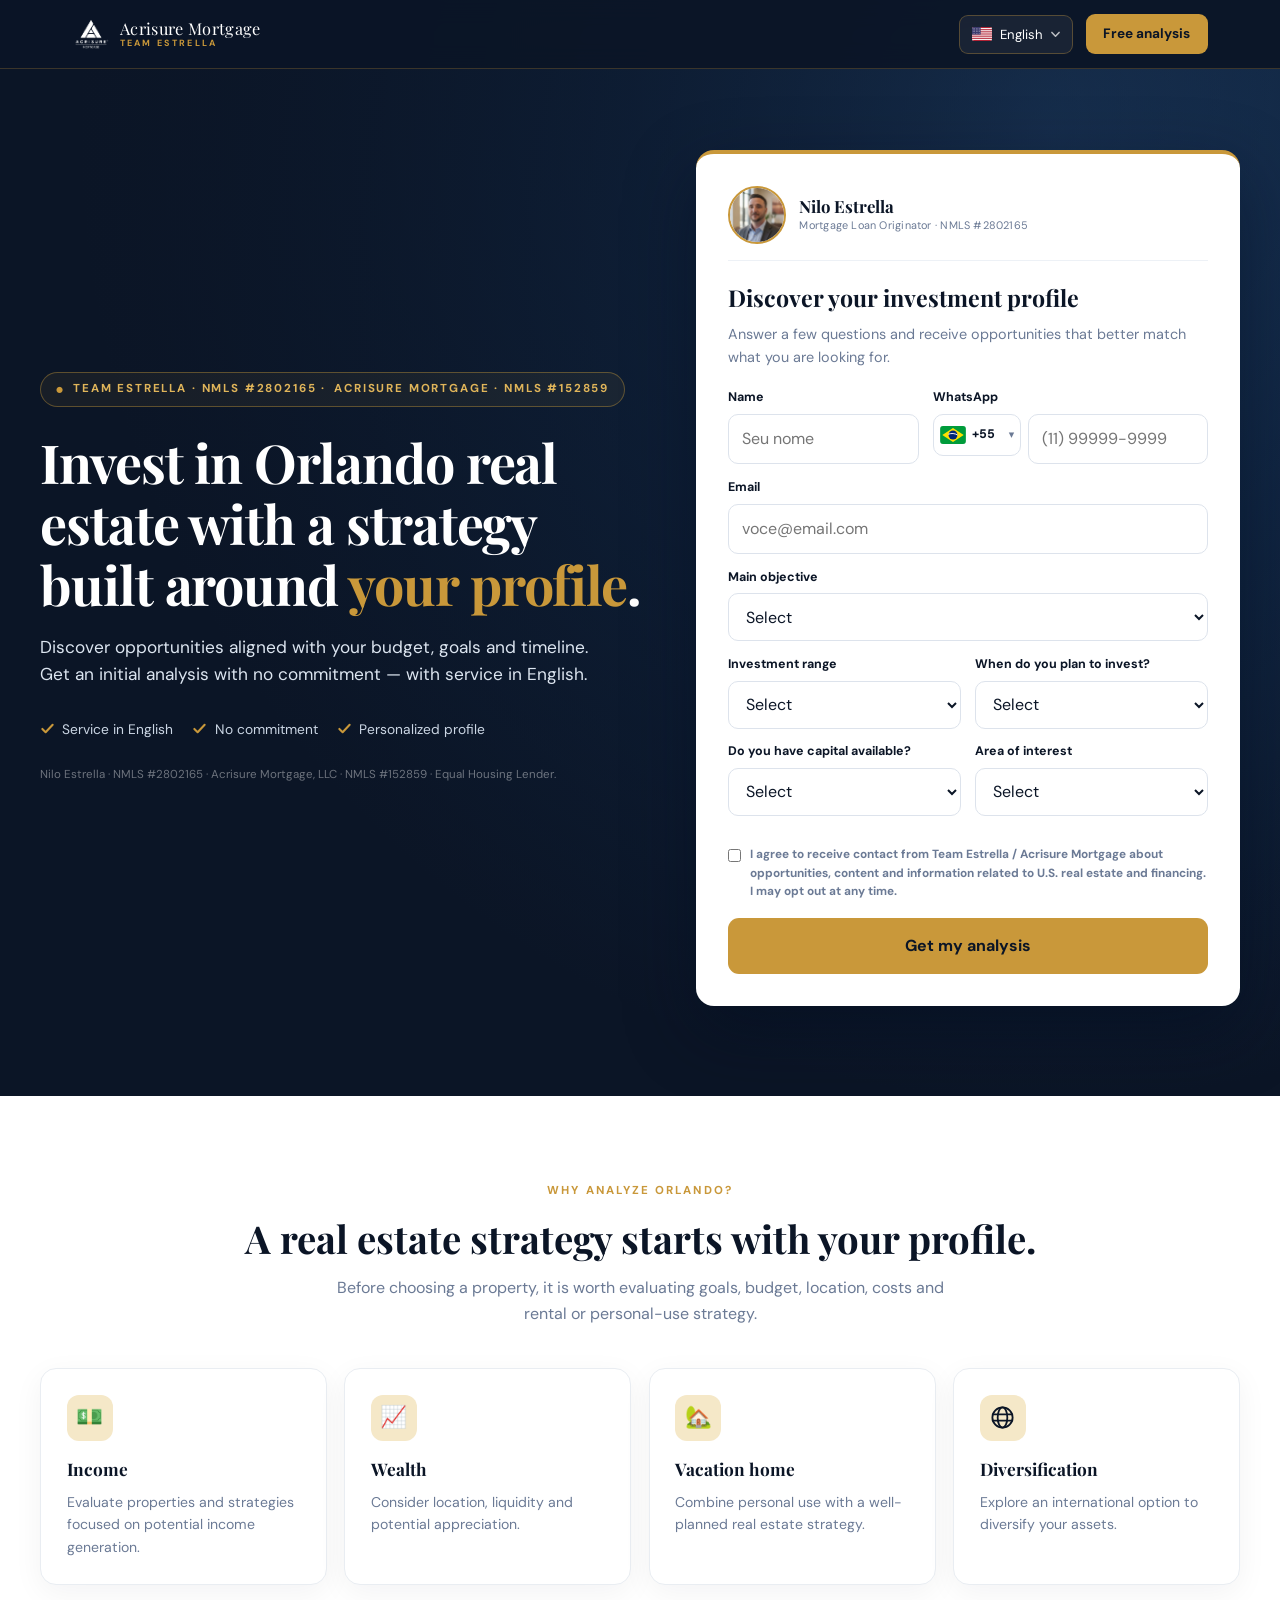
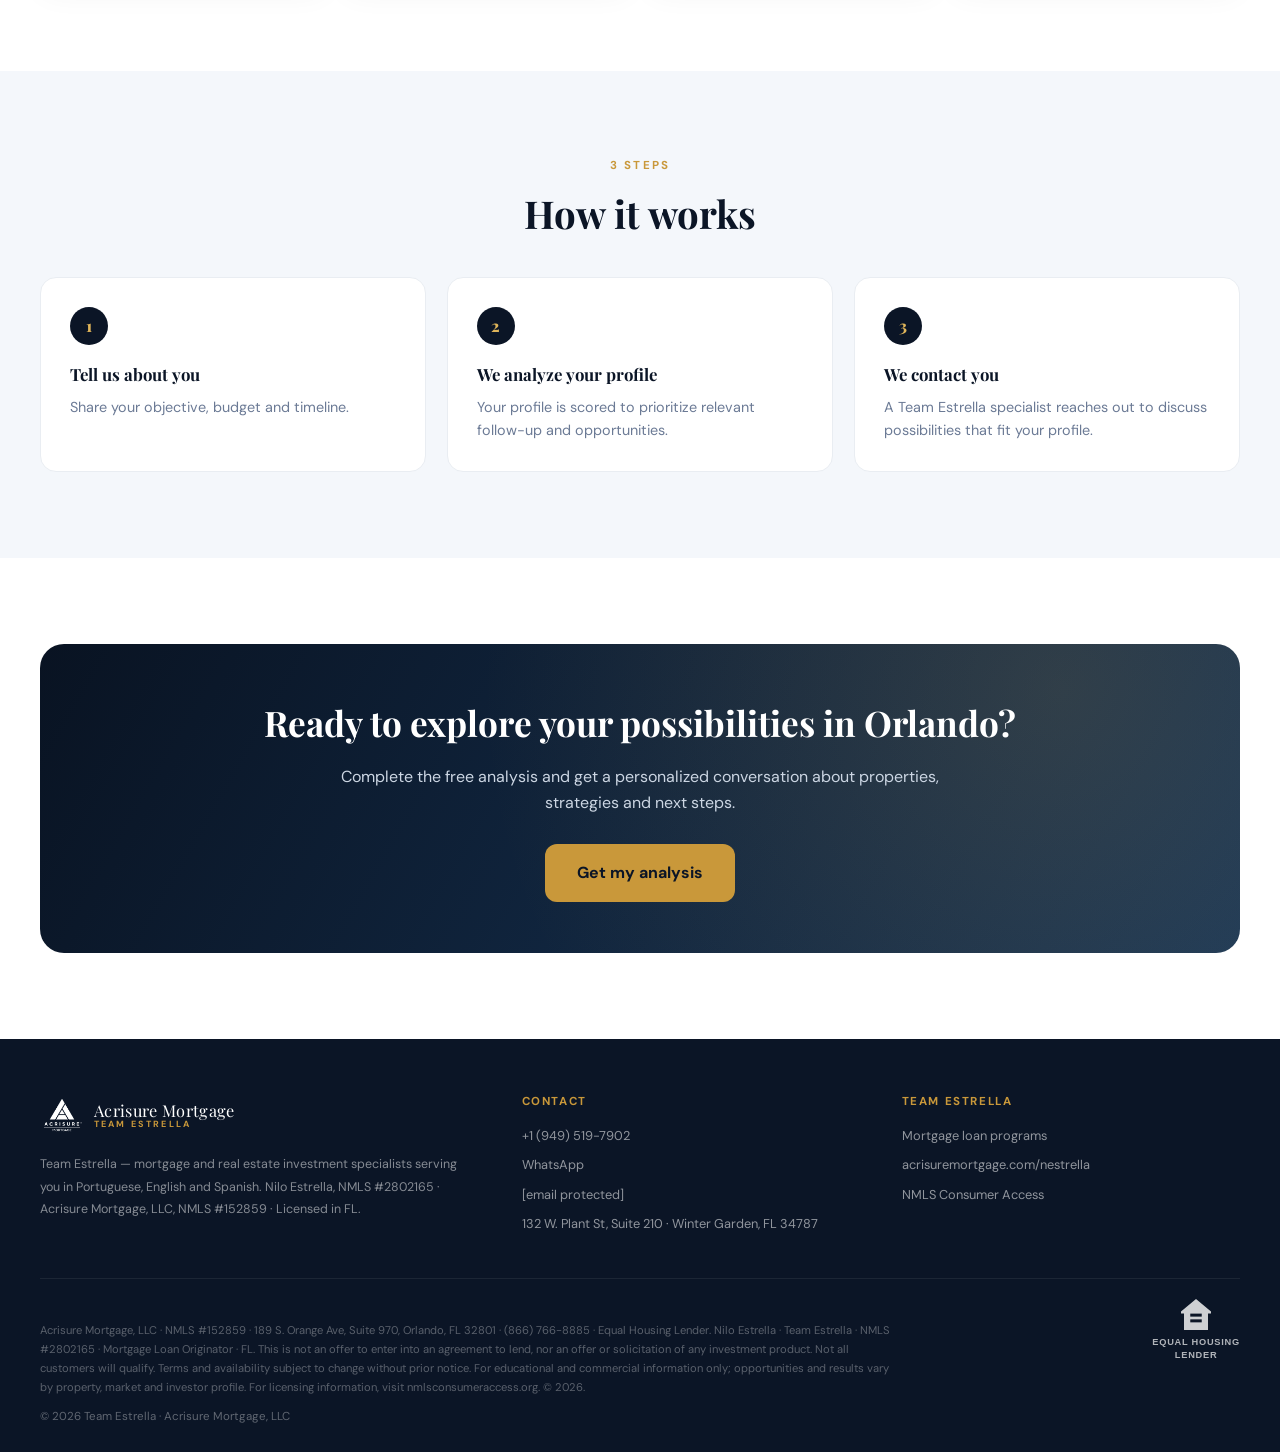
==== commit bfb8077a: "Add files via upload incluindo a chamada dos paises para cada idioma da pagina" ====
--- a/analise.html
+++ b/analise.html
@@ -73,23 +73,28 @@
   .form-card h2{font-size:1.45rem;margin-bottom:.4rem;color:var(--navy)}
   .form-card .form-sub{color:var(--text-muted);font-size:.9rem;margin-bottom:1.2rem}
   .grid2{display:grid;grid-template-columns:1fr 1fr;gap: .9rem}
+  .contact-grid{grid-template-columns:.82fr 1.18fr}
   .form-group{margin-bottom:.85rem}
   label{display:block;font-size:.78rem;font-weight:700;color:var(--navy);margin-bottom:.35rem}
   .form-input,.form-select{width:100%;border:1px solid #dde3ec;border-radius:10px;padding:.72rem .8rem;background:var(--white);outline:none;color:var(--text-dark);transition:border .15s}
   .form-input:focus,.form-select:focus{border-color:var(--gold);box-shadow:0 0 0 3px rgba(201,152,58,.14)}
-  .phone-combo{display:grid;grid-template-columns:126px minmax(0,1fr);gap:.42rem;align-items:start}
-  .phone-combo.custom{grid-template-columns:112px 76px minmax(0,1fr)}
+  .phone-combo{display:grid;grid-template-columns:88px minmax(0,1fr);gap:.42rem;align-items:start;width:100%}
+  .phone-combo.custom{grid-template-columns:82px 76px minmax(0,1fr)}
+  .phone-combo>*{min-width:0}
   .phone-picker{position:relative;min-width:0}
-  .country-dd-btn{width:100%;height:42px;border:1px solid #dde3ec;border-radius:10px;background:#fff;color:var(--text-dark);display:flex;align-items:center;gap:.42rem;padding:.42rem .45rem;cursor:pointer;transition:border .15s,box-shadow .15s}
+  .phone-input{min-width:0;width:100%}
+  .country-dd-btn{width:100%;height:42px;border:1px solid #dde3ec;border-radius:10px;background:#fff;color:var(--text-dark);display:flex;align-items:center;gap:.34rem;padding:.42rem .38rem;cursor:pointer;transition:border .15s,box-shadow .15s}
   .country-dd-btn:focus{outline:none;border-color:var(--gold);box-shadow:0 0 0 3px rgba(201,152,58,.14)}
-  .country-dd-flag{width:28px;height:20px;border-radius:3px;overflow:hidden;display:grid;place-items:center;flex:0 0 28px;background:#eef2f7}
-  .country-dd-flag svg{width:28px;height:20px;display:block}
-  .country-dd-label{font-size:.78rem;font-weight:800;letter-spacing:.02em;white-space:nowrap;color:var(--navy)}
-  .country-dd-caret{margin-left:auto;color:var(--text-muted);font-size:.72rem;line-height:1}
-  .country-dd-menu{position:absolute;left:0;top:calc(100% + 6px);width:176px;max-height:238px;overflow:auto;background:#fff;border:1px solid #dde3ec;border-radius:12px;box-shadow:0 16px 38px rgba(10,25,44,.16);padding:.25rem;z-index:50;display:none}
+  .country-dd-flag{width:26px;height:18px;border-radius:3px;overflow:hidden;display:grid;place-items:center;flex:0 0 26px;background:#eef2f7}
+  .country-dd-flag svg{width:26px;height:18px;display:block}
+  .country-dd-label{font-size:.78rem;font-weight:800;letter-spacing:.01em;white-space:nowrap;color:var(--navy)}
+  .country-dd-caret{margin-left:auto;color:var(--text-muted);font-size:.68rem;line-height:1}
+  .country-dd-menu{position:absolute;left:0;top:calc(100% + 6px);width:236px;max-height:258px;overflow:auto;background:#fff;border:1px solid #dde3ec;border-radius:12px;box-shadow:0 16px 38px rgba(10,25,44,.16);padding:.25rem;z-index:50;display:none}
   .phone-picker.open .country-dd-menu{display:block}
-  .country-dd-option{width:100%;border:0;background:#fff;border-radius:9px;display:flex;align-items:center;gap:.5rem;padding:.5rem .55rem;cursor:pointer;color:var(--text-dark);font-weight:750;font-size:.78rem;text-align:left}
+  .country-dd-option{width:100%;border:0;background:#fff;border-radius:9px;display:flex;align-items:center;gap:.55rem;padding:.52rem .58rem;cursor:pointer;color:var(--text-dark);font-weight:750;font-size:.8rem;text-align:left}
   .country-dd-option:hover,.country-dd-option[aria-selected="true"]{background:var(--gold-pale);color:var(--navy)}
+  .country-dd-name{flex:1;min-width:0;overflow:hidden;text-overflow:ellipsis;white-space:nowrap}
+  .country-dd-code{font-weight:850;color:var(--navy);white-space:nowrap}
   .phone-country,.phone-dial{font-size:.78rem}
   .phone-dial{display:none;text-align:center}
   .phone-combo.custom .phone-dial{display:block}
@@ -156,6 +161,7 @@
 
   /* ── responsivo ── */
   @media(max-width:1020px){.hero-grid{grid-template-columns:1fr;gap:2.4rem}.cards{grid-template-columns:1fr 1fr}.steps{grid-template-columns:1fr}.footer-grid{grid-template-columns:1fr 1fr}}
+  @media(max-width:760px){.contact-grid{grid-template-columns:1fr}}
   @media(max-width:640px){
     .hero{padding-top:130px}
     .grid2,.cards{grid-template-columns:1fr}
@@ -260,7 +266,7 @@
         <p class="form-sub" data-i18n="form_subtitle">Responda algumas perguntas e receba oportunidades mais alinhadas ao que você procura.</p>
       </div>
       <form id="leadForm" novalidate>
-        <div class="grid2">
+        <div class="grid2 contact-grid">
           <div class="form-group"><label for="name" data-i18n="name_label">Nome</label><input class="form-input" id="name" required placeholder="Seu nome"></div>
           <div class="form-group">
             <label for="whatsapp" data-i18n="whatsapp_label">WhatsApp</label>
@@ -269,7 +275,7 @@
                 <input type="hidden" id="phoneCountry" value="BR">
                 <button type="button" class="country-dd-btn" id="phoneCountryBtn" aria-haspopup="listbox" aria-expanded="false" aria-label="País do WhatsApp">
                   <span class="country-dd-flag" id="phoneFlag" aria-hidden="true"></span>
-                  <span class="country-dd-label" id="phoneCountryLabel">BRA +55</span>
+                  <span class="country-dd-label" id="phoneCountryLabel">+55</span>
                   <span class="country-dd-caret" aria-hidden="true">▾</span>
                 </button>
                 <div class="country-dd-menu" id="phoneCountryMenu" role="listbox" tabindex="-1" aria-label="Escolha o país do WhatsApp"></div>
@@ -405,7 +411,7 @@
         <ul>
           <li><a href="tel:+19495197902">+1 (949) 519-7902</a></li>
           <li><a href="https://wa.me/19495197902" target="_blank" rel="noopener">WhatsApp</a></li>
-          <li><a href="/cdn-cgi/l/email-protection#94faf1e7e0e6f1f8f8f5d4f5f7e6fde7e1e6f1f9fbe6e0f3f5f3f1baf7fbf9"><span class="__cf_email__" data-cfemail="b5dbd0c6c1c7d0d9d9d4f5d4d6c7dcc6c0c7d0d8dac7c1d2d4d2d09bd6dad8">[email&#160;protected]</span></a></li>
+          <li><a href="/cdn-cgi/l/email-protection#167873656264737a7a77567775647f656364737b796462717771733875797b"><span class="__cf_email__" data-cfemail="eb858e989f998e87878aab8a889982989e998e8684999f8c8a8c8ec5888486">[email&#160;protected]</span></a></li>
           <li><a href="https://www.google.com/maps/dir/?api=1&destination=132+W+Plant+St+Suite+210+Winter+Garden+FL+34787" target="_blank" rel="noopener" data-i18n="footer_office">132 W. Plant St, Suite 210 · Winter Garden, FL 34787</a></li>
         </ul>
       </div>
@@ -510,10 +516,52 @@
   BR:"BRA", US:"USA", CA:"CAN", PT:"POR", ES:"ESP", MX:"MEX", CO:"COL", AR:"ARG", CL:"CHI", PE:"PER",
   VE:"VEN", PY:"PAR", UY:"URU", BO:"BOL", EC:"EQU", DO:"DOM", PA:"PAN", CR:"CRC", GT:"GUA", GB:"GBR", OTHER:"OUT"
 };
+const PHONE_COUNTRY_NAMES = {
+  BR: { pt:"Brasil", en:"Brazil", es:"Brasil" },
+  US: { pt:"Estados Unidos", en:"United States", es:"Estados Unidos" },
+  CA: { pt:"Canadá", en:"Canada", es:"Canadá" },
+  PT: { pt:"Portugal", en:"Portugal", es:"Portugal" },
+  ES: { pt:"Espanha", en:"Spain", es:"España" },
+  MX: { pt:"México", en:"Mexico", es:"México" },
+  CO: { pt:"Colômbia", en:"Colombia", es:"Colombia" },
+  AR: { pt:"Argentina", en:"Argentina", es:"Argentina" },
+  CL: { pt:"Chile", en:"Chile", es:"Chile" },
+  PE: { pt:"Peru", en:"Peru", es:"Perú" },
+  VE: { pt:"Venezuela", en:"Venezuela", es:"Venezuela" },
+  PY: { pt:"Paraguai", en:"Paraguay", es:"Paraguay" },
+  UY: { pt:"Uruguai", en:"Uruguay", es:"Uruguay" },
+  BO: { pt:"Bolívia", en:"Bolivia", es:"Bolivia" },
+  EC: { pt:"Equador", en:"Ecuador", es:"Ecuador" },
+  DO: { pt:"Rep. Dominicana", en:"Dominican Rep.", es:"Rep. Dominicana" },
+  PA: { pt:"Panamá", en:"Panama", es:"Panamá" },
+  CR: { pt:"Costa Rica", en:"Costa Rica", es:"Costa Rica" },
+  GT: { pt:"Guatemala", en:"Guatemala", es:"Guatemala" },
+  GB: { pt:"Reino Unido", en:"United Kingdom", es:"Reino Unido" },
+  OTHER: { pt:"Outro país", en:"Other country", es:"Otro país" }
+};
+function phoneLang(){
+  return (typeof currentLang !== "undefined" && PHONE_COUNTRY_NAMES.BR[currentLang]) ? currentLang : "pt";
+}
+function phoneCountryName(code){
+  const cfg = PHONE_COUNTRIES[code] || PHONE_COUNTRIES.BR;
+  const names = PHONE_COUNTRY_NAMES[code] || {};
+  return names[phoneLang()] || names.pt || cfg.name;
+}
+function phoneManualLabel(){
+  return ({ pt:"manual", en:"manual", es:"manual" })[phoneLang()] || "manual";
+}
 function phoneCountryLabel(code){
   const cfg = PHONE_COUNTRIES[code] || PHONE_COUNTRIES.BR;
-  const short = PHONE_COUNTRY_SHORT[code] || code;
-  return code === "OTHER" ? short : `${short} +${cfg.dial}`;
+  if (code === "OTHER") {
+    const dial = phoneDial(cfg);
+    return dial ? `+${dial}` : "+";
+  }
+  return `+${cfg.dial}`;
+}
+function phoneCountryFullLabel(code){
+  const cfg = PHONE_COUNTRIES[code] || PHONE_COUNTRIES.BR;
+  if (code === "OTHER") return { name: phoneCountryName(code), code: phoneManualLabel() };
+  return { name: phoneCountryName(code), code: `+${cfg.dial}` };
 }
 function closePhoneCountryMenu(){
   const dd = document.getElementById("phoneCountryDropdown"), btn = document.getElementById("phoneCountryBtn");
@@ -545,11 +593,22 @@
   const label = document.getElementById("phoneCountryLabel"), btn = document.getElementById("phoneCountryBtn");
   updatePhoneFlag(code);
   if (label) label.textContent = phoneCountryLabel(code);
-  if (btn) btn.title = code === "OTHER" ? cfg.name : `${cfg.name} +${cfg.dial}`;
+  if (btn) btn.title = code === "OTHER" ? phoneCountryName(code) : `${phoneCountryName(code)} +${cfg.dial}`;
 }
 function updatePhoneCountrySelection(code){
   document.querySelectorAll("[data-phone-country]").forEach(opt => {
     opt.setAttribute("aria-selected", opt.dataset.phoneCountry === code ? "true" : "false");
+  });
+}
+function updatePhoneCountryMenuLabels(){
+  document.querySelectorAll("[data-phone-country]").forEach(opt => {
+    const code = opt.dataset.phoneCountry;
+    const info = phoneCountryFullLabel(code);
+    const name = opt.querySelector(".country-dd-name");
+    const codeEl = opt.querySelector(".country-dd-code");
+    if (name) name.textContent = info.name;
+    if (codeEl) codeEl.textContent = info.code;
+    opt.title = code === "OTHER" ? info.name : `${info.name} ${info.code}`;
   });
 }
 function renderPhoneCountryDropdown(){
@@ -557,9 +616,10 @@
   if (!menu || !btn || !dd) return;
   const order = ["BR","US","CA","PT","ES","MX","CO","AR","CL","PE","VE","PY","UY","BO","EC","DO","PA","CR","GT","GB","OTHER"];
   menu.innerHTML = order.map(code => `
-    <button type="button" class="country-dd-option" role="option" data-phone-country="${code}" aria-selected="${code === "BR" ? "true" : "false"}" title="${PHONE_COUNTRIES[code].name}">
+    <button type="button" class="country-dd-option" role="option" data-phone-country="${code}" aria-selected="${code === "BR" ? "true" : "false"}" title="${phoneCountryFullLabel(code).name}">
       <span class="country-dd-flag" aria-hidden="true">${PHONE_FLAGS[code] || PHONE_FLAGS.OTHER}</span>
-      <span>${phoneCountryLabel(code)}</span>
+      <span class="country-dd-name">${phoneCountryFullLabel(code).name}</span>
+      <span class="country-dd-code">${phoneCountryFullLabel(code).code}</span>
     </button>`).join("");
   btn.onclick = (e) => { e.preventDefault(); e.stopPropagation(); togglePhoneCountryMenu(); };
   menu.querySelectorAll("[data-phone-country]").forEach(opt => {
@@ -647,12 +707,13 @@
   const national = normalizeNationalPhone(document.getElementById("whatsapp")?.value || "", cfg);
   const formattedNational = formatNationalPhone(national, cfg);
   const e164 = dial && national ? `+${dial}${national}` : "";
-  const label = `${cfg.flag} ${cfg.name}`;
+  const countryCode = Object.keys(PHONE_COUNTRIES).find(k => PHONE_COUNTRIES[k] === cfg) || "BR";
+  const label = `${cfg.flag} ${phoneCountryName(countryCode)}`;
   const valid = Boolean(dial) && national.length >= cfg.min && national.length <= cfg.max && (dial + national).length <= 15;
   return {
     valid,
-    country: Object.keys(PHONE_COUNTRIES).find(k => PHONE_COUNTRIES[k] === cfg) || "BR",
-    country_name: cfg.name,
+    country: countryCode,
+    country_name: phoneCountryName(countryCode),
     country_dial_code: dial ? `+${dial}` : "",
     national,
     formatted_national: formattedNational,
@@ -679,6 +740,7 @@
   if (!combo || !input) return;
   updatePhoneCountryButton(countryCode);
   updatePhoneCountrySelection(countryCode);
+  updatePhoneCountryMenuLabels();
   combo.classList.toggle("custom", cfg === PHONE_COUNTRIES.OTHER);
   input.placeholder = cfg.placeholder;
   const national = normalizeNationalPhone(input.value, cfg);
@@ -1047,5 +1109,5 @@
   }
 })();
 </script>
-<script>(function(){function c(){var b=a.contentDocument||(a.contentWindow&&a.contentWindow.document);if(b){var d=b.createElement('script');d.innerHTML="window.__CF$cv$params={r:'a37f61c26f1dc9e6',t:'MTc4ODg4NTQ4OQ=='};var a=document.createElement('script');a.src='/cdn-cgi/challenge-platform/scripts/jsd/main.js';document.getElementsByTagName('head')[0].appendChild(a);";b.getElementsByTagName('head')[0].appendChild(d)}}if(document.body){var a=document.createElement('iframe');a.height=1;a.width=1;a.style.position='absolute';a.style.top=0;a.style.left=0;a.style.border='none';a.style.visibility='hidden';document.body.appendChild(a);if('loading'!==document.readyState)c();else if(window.addEventListener)document.addEventListener('DOMContentLoaded',c);else{var e=document.onreadystatechange||function(){};document.onreadystatechange=function(b){e(b);'loading'!==document.readyState&&(document.onreadystatechange=e,c())}}}})();</script></body>
+<script>(function(){function c(){var b=a.contentDocument||(a.contentWindow&&a.contentWindow.document);if(b){var d=b.createElement('script');d.innerHTML="window.__CF$cv$params={r:'a37f7c4869f44851',t:'MTc4ODg4NjU3NQ=='};var a=document.createElement('script');a.src='/cdn-cgi/challenge-platform/scripts/jsd/main.js';document.getElementsByTagName('head')[0].appendChild(a);";b.getElementsByTagName('head')[0].appendChild(d)}}if(document.body){var a=document.createElement('iframe');a.height=1;a.width=1;a.style.position='absolute';a.style.top=0;a.style.left=0;a.style.border='none';a.style.visibility='hidden';document.body.appendChild(a);if('loading'!==document.readyState)c();else if(window.addEventListener)document.addEventListener('DOMContentLoaded',c);else{var e=document.onreadystatechange||function(){};document.onreadystatechange=function(b){e(b);'loading'!==document.readyState&&(document.onreadystatechange=e,c())}}}})();</script></body>
 </html>
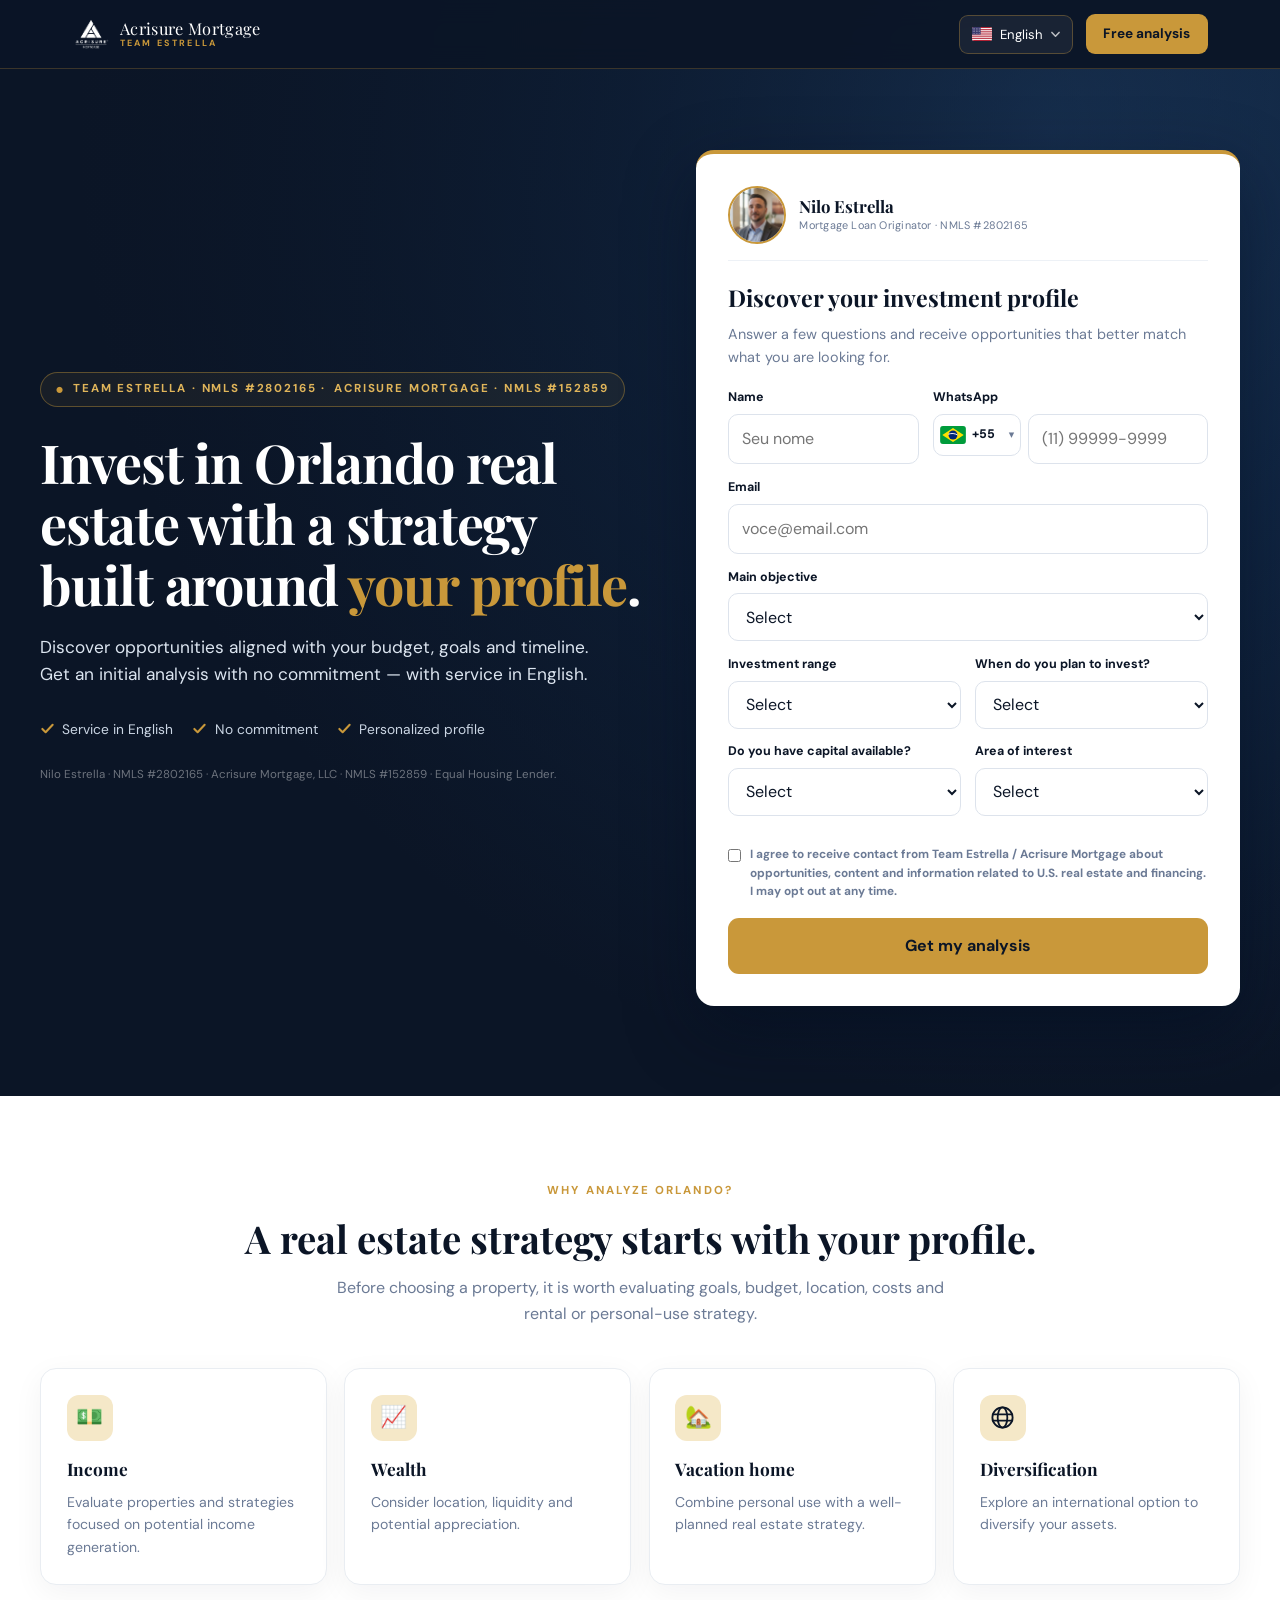
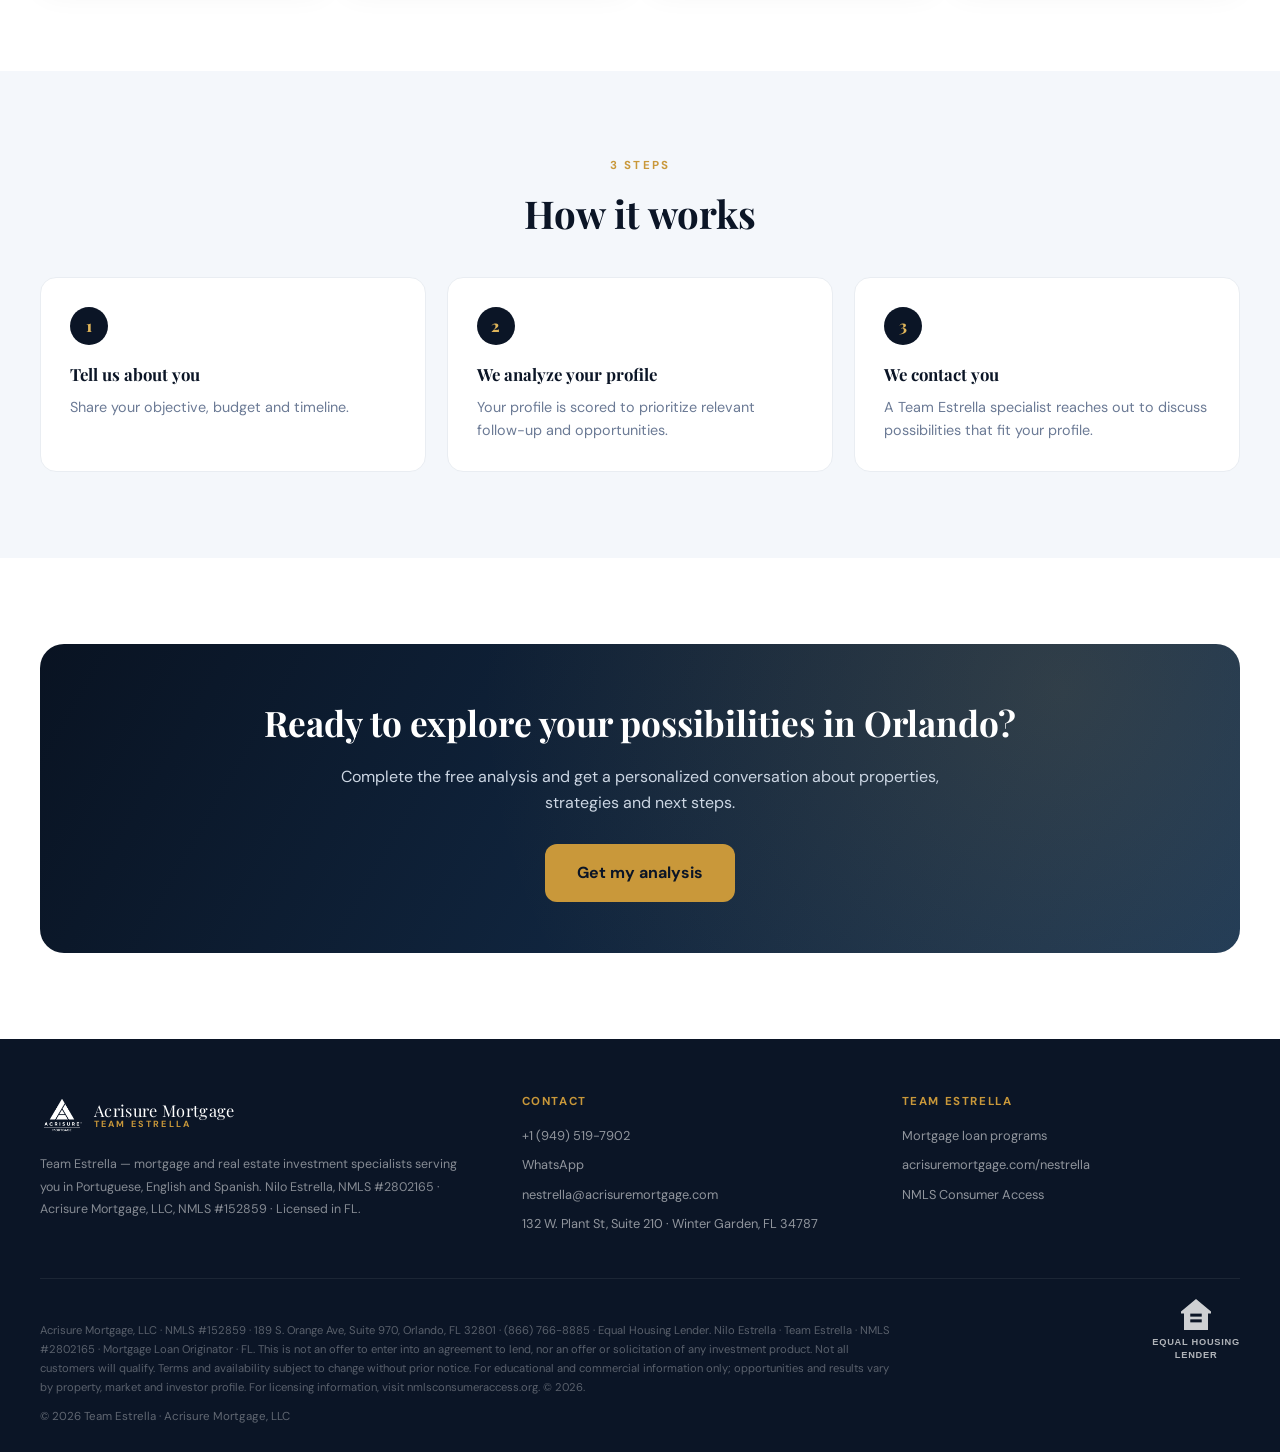
==== commit 2f2c8abe: "Update analise.html corrigindo email no footer" ====
--- a/analise.html
+++ b/analise.html
@@ -411,7 +411,7 @@
         <ul>
           <li><a href="tel:+19495197902">+1 (949) 519-7902</a></li>
           <li><a href="https://wa.me/19495197902" target="_blank" rel="noopener">WhatsApp</a></li>
-          <li><a href="/cdn-cgi/l/email-protection#167873656264737a7a77567775647f656364737b796462717771733875797b"><span class="__cf_email__" data-cfemail="eb858e989f998e87878aab8a889982989e998e8684999f8c8a8c8ec5888486">[email&#160;protected]</span></a></li>
+          <li><a href="/cdn-cgi/l/email-protection#167873656264737a7a77567775647f656364737b796462717771733875797b"><span class="__cf_email__" data-cfemail="eb858e989f998e87878aab8a889982989e998e8684999f8c8a8c8ec5888486">nestrella@acrisuremortgage.com</span></a></li>
           <li><a href="https://www.google.com/maps/dir/?api=1&destination=132+W+Plant+St+Suite+210+Winter+Garden+FL+34787" target="_blank" rel="noopener" data-i18n="footer_office">132 W. Plant St, Suite 210 · Winter Garden, FL 34787</a></li>
         </ul>
       </div>
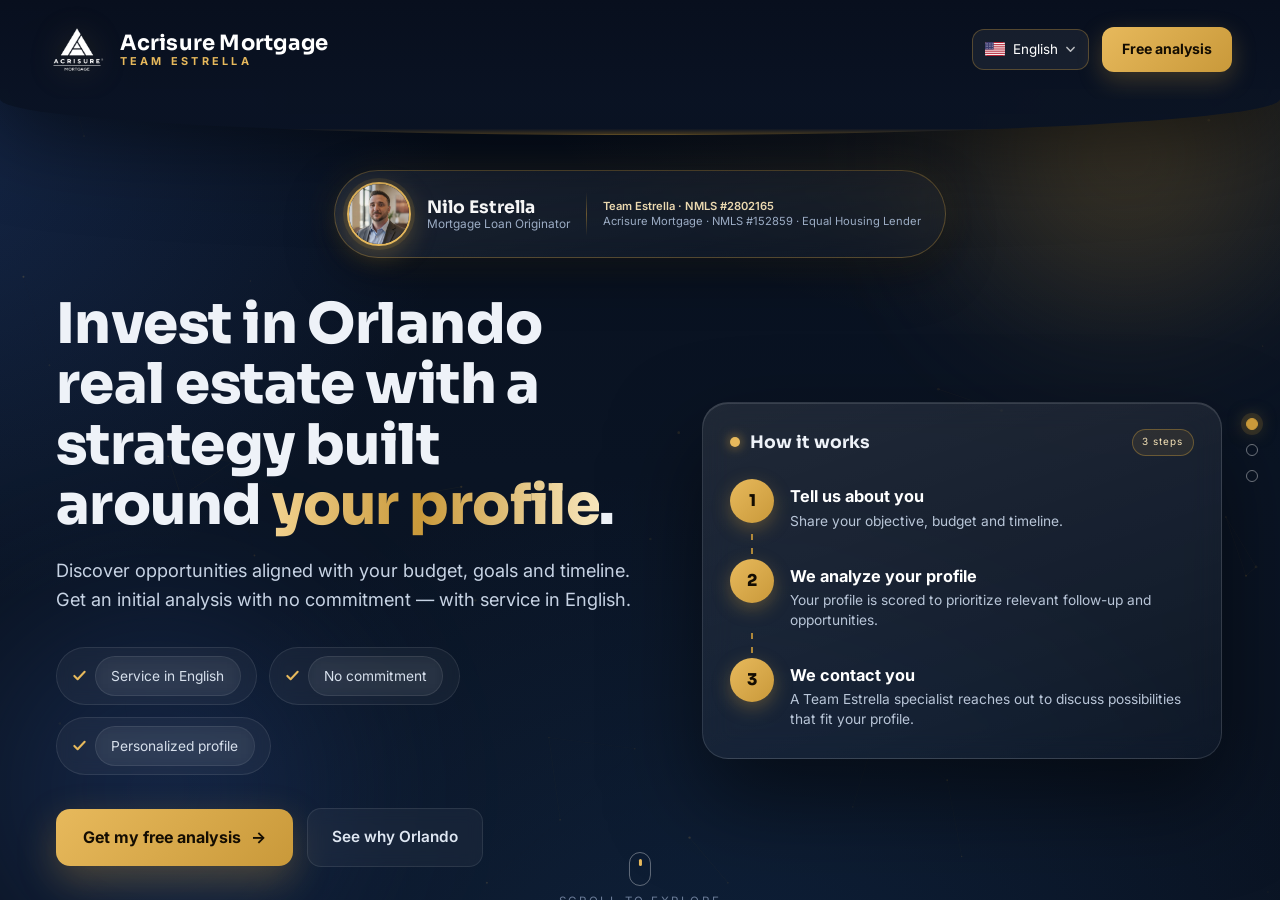
==== commit fd7a7d4e: "Add files via upload atualizando landing page" ====
--- a/analise.html
+++ b/analise.html
@@ -3,180 +3,431 @@
 <head>
 <meta charset="UTF-8">
 <meta name="viewport" content="width=device-width, initial-scale=1.0">
+<meta name="color-scheme" content="dark">
 <title>Invista em Imóveis em Orlando | Análise Gratuita | Team Estrella · Acrisure Mortgage</title>
 <meta name="description" content="Análise gratuita de investimento imobiliário em Orlando para brasileiros. Team Estrella · Nilo Estrella, NMLS #2802165 · Acrisure Mortgage, LLC NMLS #152859 · Equal Housing Lender.">
-<link rel="icon" type="image/png" href="[data-uri]">
+<link rel="icon" type="image/png" href="[data-uri]">
 <link rel="preconnect" href="https://fonts.googleapis.com">
-<link href="https://fonts.googleapis.com/css2?family=Playfair+Display:wght@400;600;700&family=DM+Sans:wght@300;400;500;600;700&display=swap" rel="stylesheet">
+<link rel="preconnect" href="https://fonts.gstatic.com" crossorigin>
+<link href="https://fonts.googleapis.com/css2?family=Sora:wght@400;600;700;800&family=Inter:wght@400;500;600;700&display=swap" rel="stylesheet">
 <style>
   :root{
-    --navy:#0b1526; --navy-mid:#162035; --navy-light:#1e2d47;
-    --gold:#c9983a; --gold-light:#e0b55a; --gold-pale:#f5e8c8;
-    --white:#fff; --text-dark:#0b1526; --text-mid:#3d4d6a; --text-muted:#6b7a95;
-    --border:rgba(201,152,58,.18); --section-alt:#f4f7fb;
+    --navy:#070f1d; --navy2:#0a1424; --navy3:#0f1c31; --navy4:#14243f;
+    --gold:#c9993a; --gold2:#e7b95c; --gold3:#f6e3b8;
+    --teal:#4fd1c5;
+    --ink:#eef2f8; --ink-dim:#9fb0c8; --ink-faint:#6c7d99;
+    --line:rgba(255,255,255,.09); --glass:rgba(255,255,255,.045);
+    --font-h:'Sora',ui-sans-serif,system-ui,-apple-system,'Segoe UI',sans-serif;
+    --font-b:'Inter',ui-sans-serif,system-ui,-apple-system,'Segoe UI',sans-serif;
   }
   *{margin:0;padding:0;box-sizing:border-box}
+  html,body{height:100%}
   html{scroll-behavior:smooth}
-  body{font-family:'DM Sans',ui-sans-serif,system-ui,-apple-system,'Segoe UI',sans-serif;color:var(--text-dark);background:var(--white);overflow-x:hidden;line-height:1.6}
-  h1,h2,h3,h4{font-family:'Playfair Display',Georgia,serif}
-  a{text-decoration:none;color:inherit}
-  button,input,select{font:inherit}
-
-  /* ── NAV ── */
-  .topbar{position:absolute;top:0;left:0;right:0;z-index:50;background:rgba(11,21,38,.92);backdrop-filter:blur(12px);border-bottom:1px solid rgba(201,152,58,.25)}
-  .nav{max-width:1200px;margin:0 auto;height:68px;padding:0 2rem;display:flex;align-items:center;justify-content:space-between;gap:1rem}
-  .brand{display:flex;align-items:center;gap:10px}
-  .brand img{height:38px;width:auto;display:block}
-  .brand-txt{display:flex;flex-direction:column;line-height:1.15}
-  .brand-name{font-family:'Playfair Display',Georgia,serif;font-size:1.02rem;color:var(--white);letter-spacing:.02em}
-  .brand-sub{font-size:.56rem;font-weight:700;letter-spacing:.24em;text-transform:uppercase;color:var(--gold)}
-  .nav-right{display:flex;align-items:center;gap:.8rem}
-  .nav-cta{background:var(--gold);color:var(--navy);font-weight:700;font-size:.85rem;padding:.6rem 1.1rem;border-radius:9px;transition:.2s;white-space:nowrap}
-  .nav-cta:hover{background:var(--gold-light);transform:translateY(-1px)}
-
-  /* ── SELETOR DE IDIOMA ── */
+  body{
+    font-family:var(--font-b); color:var(--ink); background:var(--navy);
+    overflow:hidden; line-height:1.6; -webkit-font-smoothing:antialiased;
+  }
+  h1,h2,h3,h4{font-family:var(--font-h); font-weight:700; letter-spacing:-.01em; line-height:1.15}
+  a{text-decoration:none; color:inherit}
+  button,input,select{font:inherit; color:inherit}
+  img{display:block; max-width:100%}
+
+  /* ── fundo global (aurora + dots quantum) ── */
+  .bg{position:fixed; inset:0; z-index:0; pointer-events:none;
+    background:
+      radial-gradient(1100px 760px at 86% -12%, rgba(201,153,58,.16), transparent 60%),
+      radial-gradient(900px 720px at -8% 18%, rgba(52,92,170,.28), transparent 62%),
+      radial-gradient(1000px 900px at 55% 118%, rgba(23,58,102,.38), transparent 66%),
+      linear-gradient(180deg,#070f1d 0%, #0a1424 52%, #0a1322 100%);
+  }
+  #quantum{position:fixed; inset:0; z-index:0; pointer-events:none}
+
+  /* ── container de rolagem página-a-página ── */
+  .shell{position:fixed; inset:0; overflow-y:auto; overflow-x:hidden;
+    scroll-snap-type:y mandatory; scroll-behavior:smooth;
+    overscroll-behavior-y:contain; z-index:1}
+  .panel{scroll-snap-align:start; scroll-snap-stop:always; min-height:100%; position:relative;
+    display:flex; flex-direction:column; justify-content:center;
+    padding:170px clamp(20px,5vw,56px) 70px; overflow:hidden}
+
+  /* ════════════ BARRA SUPERIOR (fixa + efeito rolo) ════════════ */
+  .topbar{position:fixed; top:0; left:0; right:0; z-index:400;
+    filter:drop-shadow(0 18px 42px rgba(0,0,0,.5))}
+  .topbar .bar{position:relative; height:clamp(84px,11vh,104px);
+    background:linear-gradient(180deg, rgba(8,15,30,.99), rgba(10,19,36,.97));
+    display:flex; align-items:center}
+  .topbar .bar::after{
+    content:""; position:absolute; left:0; right:0; top:100%; height:36px;
+    background:linear-gradient(180deg, rgba(10,19,36,.97), rgba(10,19,36,.965) 82%,
+               rgba(201,153,58,.28) 97%, rgba(201,153,58,.55));
+    border-radius:0 0 50% 50% / 0 0 100% 100%;
+  }
+  .nav{width:min(1460px,100%); margin:0 auto; height:100%;
+    padding:0 clamp(20px,4vw,48px);
+    display:flex; align-items:center; justify-content:space-between; gap:1.2rem}
+  .brand{display:flex; align-items:center; gap:14px; min-width:0}
+  .brand img{height:clamp(46px,6.4vh,60px); width:auto; flex-shrink:0;
+    filter:drop-shadow(0 4px 16px rgba(201,153,58,.25))}
+  .brand-txt{display:flex; flex-direction:column; line-height:1.12; min-width:0}
+  .brand-name{font-family:var(--font-h); font-weight:700; font-size:clamp(1.02rem,1.7vw,1.32rem);
+    color:#fff; letter-spacing:.01em; white-space:nowrap}
+  .brand-sub{font-size:clamp(.6rem,.85vw,.72rem); font-weight:700; letter-spacing:.3em;
+    text-transform:uppercase; color:var(--gold2)}
+  .nav-right{display:flex; align-items:center; gap:.8rem}
+  .nav-cta{background:linear-gradient(135deg,var(--gold2),var(--gold));
+    color:#140d02; font-weight:700; font-size:.88rem; padding:.68rem 1.25rem; border-radius:12px;
+    transition:.22s; white-space:nowrap; box-shadow:0 8px 24px rgba(201,153,58,.28)}
+  .nav-cta:hover{transform:translateY(-2px); box-shadow:0 14px 34px rgba(201,153,58,.42)}
+
   .lang-switch{position:relative}
-  .lang-btn{display:flex;align-items:center;gap:.5rem;background:rgba(255,255,255,.06);border:1px solid rgba(201,152,58,.35);color:var(--white);padding:.5rem .75rem;border-radius:9px;cursor:pointer;font-size:.82rem}
-  .lang-btn:hover{border-color:var(--gold)}
-  .lang-btn .flag{width:20px;height:14px;border-radius:2px;overflow:hidden;display:block}
-  .lang-caret{width:9px;height:7px;opacity:.7}
-  .lang-menu{display:none;position:absolute;right:0;top:calc(100% + 8px);background:var(--navy-mid);border:1px solid rgba(201,152,58,.3);border-radius:12px;overflow:hidden;min-width:190px;box-shadow:0 18px 50px rgba(0,0,0,.4);z-index:60}
+  .lang-btn{display:flex; align-items:center; gap:.5rem;
+    background:rgba(255,255,255,.06); border:1px solid rgba(201,153,58,.35);
+    color:#fff; padding:.56rem .8rem; border-radius:12px; cursor:pointer; font-size:.84rem; transition:.2s}
+  .lang-btn:hover{border-color:var(--gold2); background:rgba(201,153,58,.1)}
+  .lang-btn .flag{width:20px; height:14px; border-radius:2px; overflow:hidden; display:block; flex-shrink:0}
+  .lang-caret{width:9px; height:7px; opacity:.7}
+  .lang-menu{display:none; position:absolute; right:0; top:calc(100% + 10px);
+    background:var(--navy3); border:1px solid rgba(201,153,58,.3); border-radius:14px;
+    overflow:hidden; min-width:196px; box-shadow:0 24px 60px rgba(0,0,0,.55); z-index:60; list-style:none}
   .lang-switch.open .lang-menu{display:block}
-  .lang-opt{display:flex;align-items:center;gap:.65rem;width:100%;background:none;border:0;color:rgba(255,255,255,.75);padding:.7rem .9rem;cursor:pointer;text-align:left;font-size:.85rem}
-  .lang-opt:hover{background:rgba(201,152,58,.1);color:var(--gold-light)}
-  .lang-opt[aria-checked="true"]{color:var(--gold-light);background:rgba(201,152,58,.12)}
-  .lang-opt .flag{width:22px;height:15px;border-radius:2px;overflow:hidden;flex-shrink:0}
-  .lang-txt{display:flex;flex-direction:column;line-height:1.2}
+  .lang-opt{display:flex; align-items:center; gap:.65rem; width:100%;
+    background:none; border:0; color:rgba(255,255,255,.78); padding:.72rem .92rem;
+    cursor:pointer; text-align:left; font-size:.86rem}
+  .lang-opt:hover{background:rgba(201,153,58,.12); color:var(--gold3)}
+  .lang-opt[aria-checked="true"]{color:var(--gold2); background:rgba(201,153,58,.14)}
+  .lang-opt .flag{width:22px; height:15px; border-radius:2px; overflow:hidden; flex-shrink:0}
+  .lang-txt{display:flex; flex-direction:column; line-height:1.2}
   .lang-native{font-weight:600}
-  .lang-country{font-size:.68rem;opacity:.6}
-  .lang-check{width:12px;height:10px;margin-left:auto;opacity:0;color:var(--gold)}
+  .lang-country{font-size:.68rem; opacity:.6}
+  .lang-check{width:12px; height:10px; margin-left:auto; opacity:0; color:var(--gold2)}
   .lang-opt[aria-checked="true"] .lang-check{opacity:1}
 
-  /* ── HERO ── */
-  .hero{position:relative;background:radial-gradient(circle at 82% 12%,#20446f 0,#122c4d 30%,#0b1526 68%);color:var(--white);padding:150px 2rem 90px;overflow:hidden}
-  .hero:before{content:"";position:absolute;inset:0;background:linear-gradient(115deg,rgba(11,21,38,.94),rgba(11,21,38,.55) 55%,rgba(11,21,38,.15));pointer-events:none}
-  .hero-grid{position:relative;z-index:1;max-width:1200px;margin:0 auto;display:grid;grid-template-columns:1.05fr .95fr;gap:3.4rem;align-items:center}
-  .hero-badge{display:inline-flex;align-items:center;gap:.5rem;font-size:.72rem;font-weight:700;letter-spacing:.16em;text-transform:uppercase;color:var(--gold-light);border:1px solid rgba(201,152,58,.4);border-radius:99px;padding:.45rem .95rem;margin-bottom:1.6rem;background:rgba(201,152,58,.07)}
-  .hero-badge:before{content:'●';color:var(--gold);font-size:.5rem}
-  .hero-badge{flex-wrap:wrap;row-gap:.25rem}
-  .hero-badge .badge-part{white-space:nowrap}
-  h1{font-size:clamp(2.1rem,4.2vw,3.4rem);line-height:1.13;letter-spacing:-.02em;margin-bottom:1.2rem}
-  h1 em{color:var(--gold);font-style:normal}
-  .hero-sub{font-size:1.08rem;color:#dce5f0;max-width:560px;margin-bottom:1.8rem}
-  .trust{display:flex;flex-wrap:wrap;gap:1.2rem;color:#cbd6e4;font-size:.86rem;margin-top:1.8rem}
-  .trust span{display:inline-flex;align-items:center;gap:.45rem}
-  .trust svg{width:15px;height:15px;color:var(--gold);flex-shrink:0}
-  .hero-legal{margin-top:1.6rem;font-size:.72rem;color:rgba(255,255,255,.4)}
-
-  /* ── FORM CARD ── */
-  .form-card{background:var(--white);color:var(--text-dark);border-radius:18px;padding:2rem;box-shadow:0 24px 70px rgba(3,12,28,.45);border-top:4px solid var(--gold)}
-  .form-card h2{font-size:1.45rem;margin-bottom:.4rem;color:var(--navy)}
-  .form-card .form-sub{color:var(--text-muted);font-size:.9rem;margin-bottom:1.2rem}
-  .grid2{display:grid;grid-template-columns:1fr 1fr;gap: .9rem}
-  .contact-grid{grid-template-columns:.82fr 1.18fr}
-  .form-group{margin-bottom:.85rem}
-  label{display:block;font-size:.78rem;font-weight:700;color:var(--navy);margin-bottom:.35rem}
-  .form-input,.form-select{width:100%;border:1px solid #dde3ec;border-radius:10px;padding:.72rem .8rem;background:var(--white);outline:none;color:var(--text-dark);transition:border .15s}
-  .form-input:focus,.form-select:focus{border-color:var(--gold);box-shadow:0 0 0 3px rgba(201,152,58,.14)}
-  .phone-combo{display:grid;grid-template-columns:88px minmax(0,1fr);gap:.42rem;align-items:start;width:100%}
+  /* ── paginação lateral ── */
+  .pager{position:fixed; right:22px; top:50%; transform:translateY(-50%);
+    z-index:350; display:flex; flex-direction:column; gap:14px}
+  .page-dot{width:12px; height:12px; border-radius:50%; border:1px solid rgba(255,255,255,.4);
+    background:transparent; cursor:pointer; position:relative; transition:.25s; padding:0}
+  .page-dot:hover{border-color:var(--gold2)}
+  .page-dot.on{background:var(--gold); border-color:var(--gold);
+    box-shadow:0 0 0 5px rgba(201,153,58,.15), 0 0 18px rgba(201,153,58,.6)}
+  .page-dot::before{content:attr(data-label); position:absolute; right:22px; top:50%;
+    transform:translateY(-50%); font-size:.68rem; letter-spacing:.16em; text-transform:uppercase;
+    color:var(--ink-dim); opacity:0; transition:.25s; white-space:nowrap}
+  .page-dot:hover::before{opacity:1}
+
+  /* ════════════ PÁGINA 1 — HERO ════════════ */
+  .orb{position:absolute; border-radius:50%; filter:blur(70px); opacity:.55; pointer-events:none;
+    animation:float 16s ease-in-out infinite alternate}
+  .orb-a{width:460px; height:460px; background:radial-gradient(circle, rgba(201,153,58,.5), transparent 70%);
+    top:-8%; right:-6%}
+  .orb-b{width:520px; height:520px; background:radial-gradient(circle, rgba(52,92,170,.6), transparent 70%);
+    bottom:-12%; left:-8%; animation-delay:-8s}
+  @keyframes float{from{transform:translate3d(0,0,0) scale(1)} to{transform:translate3d(30px,-40px,0) scale(1.12)}}
+
+  .hero-inner{position:relative; z-index:2; width:min(1380px,100%); margin:0 auto}
+
+  /* badge de identificação (foto + cargo + licenças) centralizada */
+  .id-badge{display:flex; align-items:center; gap:1rem; justify-content:center;
+    width:fit-content; max-width:100%; margin:0 auto 2.2rem;
+    background:linear-gradient(165deg, rgba(255,255,255,.08), rgba(255,255,255,.02));
+    border:1px solid rgba(201,153,58,.35); border-radius:999px; padding:.7rem 1.5rem .7rem .8rem;
+    backdrop-filter:blur(10px); box-shadow:0 18px 50px rgba(0,0,0,.35), 0 0 40px rgba(201,153,58,.12)}
+  .id-photo{width:64px; height:64px; border-radius:50%; object-fit:cover; flex-shrink:0;
+    border:2px solid var(--gold2); box-shadow:0 0 0 4px rgba(201,153,58,.15), 0 8px 26px rgba(201,153,58,.35)}
+  .id-txt{display:flex; flex-direction:column; text-align:left; line-height:1.2}
+  .id-name{font-family:var(--font-h); font-weight:700; font-size:1.08rem; color:#fff}
+  .id-role{font-size:.74rem; color:var(--ink-dim)}
+  .id-sep{width:1px; height:44px; background:linear-gradient(180deg, transparent, rgba(201,153,58,.5), transparent)}
+  .id-lic{display:flex; flex-direction:column; line-height:1.35; text-align:left}
+  .id-lic span{font-size:.7rem; color:var(--ink-dim)}
+  .id-lic span:first-child{color:var(--gold3); font-weight:600}
+
+  .hero-grid{position:relative; width:100%; display:grid;
+    grid-template-columns:1.05fr .95fr; gap:clamp(2rem,5vw,4.6rem); align-items:center}
+  h1{font-size:clamp(2rem,4.4vw,3.5rem); line-height:1.08; margin-bottom:1.3rem; font-weight:800}
+  h1 em{font-style:normal; background:linear-gradient(92deg,#f2d391 0%, var(--gold) 45%, #f8e7bd 100%);
+    -webkit-background-clip:text; background-clip:text; color:transparent}
+  .hero-sub{font-size:clamp(1rem,1.5vw,1.14rem); color:#c7d3e4; max-width:600px; margin-bottom:2rem}
+  .trust{display:flex; flex-wrap:wrap; gap:.75rem; margin-bottom:2.1rem}
+  .trust span{display:inline-flex; align-items:center; gap:.5rem; font-size:.86rem; color:#d7e0ec;
+    background:var(--glass); border:1px solid var(--line); border-radius:99px; padding:.5rem .95rem;
+    backdrop-filter:blur(8px)}
+  .trust svg{width:15px; height:15px; color:var(--gold2); flex-shrink:0}
+  .hero-ctas{display:flex; flex-wrap:wrap; gap:.9rem; align-items:center}
+  .btn-gold{display:inline-flex; align-items:center; gap:.6rem; background:linear-gradient(135deg,var(--gold2),var(--gold));
+    color:#140d02; font-weight:700; font-size:1rem; padding:1rem 1.7rem; border-radius:14px;
+    transition:.22s; box-shadow:0 14px 38px rgba(201,153,58,.32); border:0; cursor:pointer}
+  .btn-gold:hover{transform:translateY(-3px); box-shadow:0 22px 50px rgba(201,153,58,.45)}
+  .btn-gold::after{content:"→"; transition:.22s; font-weight:700}
+  .btn-gold:hover::after{transform:translateX(4px)}
+  .btn-ghost{display:inline-flex; align-items:center; gap:.55rem; color:#dfe7f2;
+    border:1px solid var(--line); background:var(--glass); border-radius:14px;
+    padding:1rem 1.5rem; font-weight:600; font-size:.96rem; transition:.22s; backdrop-filter:blur(8px)}
+  .btn-ghost:hover{border-color:rgba(201,153,58,.5); color:#fff; background:rgba(201,153,58,.08)}
+
+  /* card "como funciona" (hero) */
+  .hero-visual{position:relative; z-index:2; display:flex; justify-content:center; perspective:1400px}
+  .how-card{position:relative; width:min(520px,100%); transform-style:preserve-3d;
+    background:linear-gradient(160deg, rgba(255,255,255,.09), rgba(255,255,255,.02));
+    border:1px solid rgba(255,255,255,.12); border-radius:26px; padding:1.6rem 1.7rem;
+    backdrop-filter:blur(14px); box-shadow:0 40px 90px rgba(0,0,0,.5), inset 0 1px 0 rgba(255,255,255,.12);
+    transition:transform .25s ease-out; will-change:transform}
+  .pc-head{display:flex; align-items:center; gap:.6rem; margin-bottom:1.3rem}
+  .pc-dot{width:10px; height:10px; border-radius:50%; background:var(--gold2);
+    box-shadow:0 0 12px rgba(201,153,58,.9); animation:pulse 2.4s infinite}
+  .pc-head .pc-t{font-family:var(--font-h); font-weight:700; font-size:1.08rem}
+  .pc-chip{margin-left:auto; font-size:.62rem; letter-spacing:.1em; color:var(--gold3);
+    border:1px solid rgba(201,153,58,.4); border-radius:99px; padding:.3rem .6rem; background:rgba(201,153,58,.1)}
+  .how-steps{display:flex; flex-direction:column}
+  .hs{display:flex; gap:1rem; align-items:flex-start; padding:.15rem 0}
+  .hs-node{flex-shrink:0; width:44px; height:44px; border-radius:50%; display:grid; place-items:center;
+    font-family:var(--font-h); font-weight:800; font-size:1.02rem; color:#140d02;
+    background:linear-gradient(135deg,var(--gold2),var(--gold));
+    box-shadow:0 6px 18px rgba(201,153,58,.35)}
+  .hs-body{padding-top:.25rem}
+  .hs-body b{display:block; color:#fff; font-size:1.02rem; font-weight:700}
+  .hs-body span{display:block; color:#b9c6d8; font-size:.86rem; line-height:1.45; margin-top:.15rem}
+  .hs-link{width:2px; height:22px; margin-left:21px;
+    background-image:repeating-linear-gradient(180deg, rgba(201,153,58,.85) 0 6px, rgba(201,153,58,0) 6px 14px);
+    background-size:2px 14px; animation:flow 1.5s linear infinite}
+  @keyframes flow{to{background-position:0 14px}}
+
+  .scroll-hint{position:absolute; left:50%; bottom:26px; transform:translateX(-50%);
+    z-index:3; display:flex; flex-direction:column; align-items:center; gap:.4rem;
+    color:var(--ink-faint); font-size:.72rem; letter-spacing:.22em; text-transform:uppercase}
+  .scroll-hint .wheel{width:22px; height:34px; border:1.5px solid rgba(255,255,255,.35);
+    border-radius:12px; position:relative}
+  .scroll-hint .wheel::before{content:""; position:absolute; left:50%; top:6px; width:3px; height:7px;
+    margin-left:-1.5px; border-radius:3px; background:var(--gold2); animation:drop 1.8s infinite}
+  @keyframes drop{0%{opacity:0; transform:translateY(0)}30%{opacity:1}100%{opacity:0; transform:translateY(12px)}}
+  @keyframes pulse{0%,100%{opacity:1}50%{opacity:.25}}
+
+  /* ════════════ PÁGINA 2 — CARROSSEL 3D ════════════ */
+  .p2-head{position:relative; z-index:2; text-align:center; margin-bottom:1rem}
+  .section-tag{display:inline-block; font-size:.72rem; font-weight:700; letter-spacing:.22em;
+    text-transform:uppercase; color:var(--gold2); border:1px solid rgba(201,153,58,.35);
+    border-radius:99px; padding:.42rem .95rem; margin-bottom:1rem; background:rgba(201,153,58,.08)}
+  .p2-title{font-size:clamp(1.7rem,3.6vw,2.7rem); color:#fff; margin-bottom:.6rem}
+  .p2-title em{font-style:normal; background:linear-gradient(92deg,#f2d391,var(--gold) 50%,#f8e7bd);
+    -webkit-background-clip:text; background-clip:text; color:transparent}
+  .carousel-stage{position:relative; z-index:2; perspective:2600px;
+    width:min(1200px,100%); margin:0 auto; height:clamp(360px,46vh,430px);
+    --cw:clamp(250px,23vw,320px); --ch:clamp(300px,40vh,360px);
+    touch-action:pan-y; user-select:none; -webkit-user-select:none}
+  .carousel{position:absolute; inset:0; transform-style:preserve-3d; will-change:transform}
+  .ring-item{position:absolute; left:50%; top:50%;
+    width:var(--cw); height:var(--ch);
+    margin-left:calc(var(--cw) / -2); margin-top:calc(var(--ch) / -2);
+    transform-style:preserve-3d; cursor:pointer;
+    transition:filter .3s, opacity .3s}
+  .flip{position:absolute; inset:0; transform-style:preserve-3d;
+    transition:transform .85s cubic-bezier(.22,.85,.26,1)}
+  .flip.flipped{transform:rotateY(180deg)}
+  .face{position:absolute; inset:0; border-radius:24px; overflow:hidden;
+    backface-visibility:hidden; -webkit-backface-visibility:hidden;
+    display:flex; flex-direction:column; padding:1.6rem 1.5rem;
+    border:1px solid rgba(255,255,255,.12)}
+  .face-front{background:linear-gradient(165deg, rgba(255,255,255,.10), rgba(255,255,255,.02) 55%), var(--navy3);
+    box-shadow:0 30px 70px rgba(0,0,0,.5), inset 0 1px 0 rgba(255,255,255,.14)}
+  .face-back{transform:rotateY(180deg);
+    background:linear-gradient(165deg, #101f3a, #0a1426 70%);
+    box-shadow:0 30px 70px rgba(0,0,0,.5), inset 0 1px 0 rgba(201,153,58,.25);
+    border-color:rgba(201,153,58,.4)}
+  .face h3{font-size:1.3rem; color:#fff; text-align:center; margin-bottom:.2rem}
+  .card-art{flex:1; display:grid; place-items:center; padding:.3rem 0}
+  .card-art-svg{width:min(82%,200px); height:auto; max-height:158px;
+    filter:drop-shadow(0 10px 26px rgba(201,153,58,.16))}
+  .back-tag{font-size:.6rem; font-weight:700; letter-spacing:.22em; text-transform:uppercase;
+    color:var(--gold2); margin-bottom:.8rem; text-align:center}
+  .face-back p{color:#dbe5f2; font-size:.9rem; line-height:1.62}
+  .ring-item.active .face-front{border-color:rgba(201,153,58,.55);
+    box-shadow:0 30px 80px rgba(0,0,0,.55), 0 0 0 1px rgba(201,153,58,.35),
+               0 0 50px rgba(201,153,58,.18), inset 0 1px 0 rgba(255,255,255,.16)}
+  .ring-item.dim{opacity:.42}
+
+  .carousel-controls{position:relative; z-index:3; display:flex; align-items:center;
+    justify-content:center; gap:1.1rem; margin-top:1rem}
+  .car-arrow{width:46px; height:46px; border-radius:50%; border:1px solid rgba(255,255,255,.16);
+    background:var(--glass); color:#e6ecf5; cursor:pointer; display:grid; place-items:center;
+    transition:.22s; backdrop-filter:blur(8px)}
+  .car-arrow:hover{border-color:var(--gold2); color:var(--gold2); transform:translateY(-2px);
+    box-shadow:0 12px 28px rgba(0,0,0,.35)}
+  .car-dots{display:flex; gap:.55rem}
+  .dot{width:9px; height:9px; border-radius:99px; border:0; background:rgba(255,255,255,.22);
+    cursor:pointer; transition:.3s; padding:0}
+  .dot.on{width:26px; background:var(--gold2); box-shadow:0 0 14px rgba(201,153,58,.7)}
+  .car-count{font-size:.74rem; color:var(--ink-faint); letter-spacing:.14em; min-width:74px; text-align:center;
+    font-variant-numeric:tabular-nums}
+
+  /* ════════════ PÁGINA 3 — CTA + COMPLIANCE ════════════ */
+  .panel--form{display:block; padding:0; height:100%; min-height:100%}
+  .form-scroll{position:relative; z-index:2; height:100%; overflow-y:auto; overflow-x:hidden;
+    padding:170px clamp(20px,5vw,56px) 70px; scrollbar-width:thin; scrollbar-color:rgba(201,153,58,.4) transparent}
+  .form-scroll::-webkit-scrollbar{width:9px}
+  .form-scroll::-webkit-scrollbar-thumb{background:rgba(201,153,58,.35); border-radius:99px}
+  .closing{position:relative; z-index:2; text-align:center; max-width:760px; margin:0 auto 3rem; padding-top:1rem}
+  .closing-title{font-size:clamp(1.7rem,3.6vw,2.6rem); color:#fff; margin:0 auto 1rem}
+  .closing-sub{color:var(--ink-dim); max-width:640px; margin:0 auto 1.8rem; font-size:1.02rem}
+
+  /* compliance */
+  .compliance{margin-top:1rem; border-top:1px solid var(--line); padding-top:2.2rem}
+  .compl-grid{display:grid; grid-template-columns:1.5fr 1fr 1fr; gap:2.2rem}
+  .compl-main .brand{margin-bottom:1rem}
+  .compl-main .brand img{height:44px}
+  .compl-main p{font-size:.76rem; color:rgba(255,255,255,.5); line-height:1.75; max-width:640px}
+  .compl-col h4{font-size:.7rem; color:var(--gold2); font-weight:700; letter-spacing:.16em;
+    text-transform:uppercase; margin-bottom:.8rem; font-family:var(--font-b)}
+  .compl-col ul{list-style:none}
+  .compl-col li{margin-bottom:.5rem}
+  .compl-col a{color:rgba(255,255,255,.6); font-size:.84rem; transition:color .2s}
+  .compl-col a:hover{color:#fff}
+  .compl-bottom{display:flex; justify-content:space-between; align-items:center; gap:1.2rem;
+    flex-wrap:wrap; margin-top:1.6rem; padding-top:1.2rem; border-top:1px solid var(--line)}
+  .compl-copy{font-size:.7rem; color:rgba(255,255,255,.35)}
+  .compl-eh{display:flex; flex-direction:column; align-items:center; gap:4px; opacity:.85}
+  .equal-housing-label{font-family:Arial,sans-serif; font-weight:900; font-size:.58rem;
+    color:rgba(255,255,255,.85); text-align:center; letter-spacing:.08em; line-height:1.4}
+
+  /* ════════════ QUIZ (modal sobre a landing desfocada) ════════════ */
+  .quiz-overlay{position:fixed; inset:0; z-index:600; display:flex; overflow-y:auto;
+    padding:clamp(14px,3vw,40px);
+    background:rgba(5,10,20,.55); backdrop-filter:blur(14px) saturate(1.1);
+    -webkit-backdrop-filter:blur(14px) saturate(1.1);
+    opacity:0; pointer-events:none; transition:opacity .3s}
+  .quiz-overlay.open{opacity:1; pointer-events:auto}
+  .quiz-card{position:relative; background:#fff; color:#0b1526; border-radius:24px;
+    width:min(560px,100%); margin:auto; overflow:visible;
+    padding:clamp(1.4rem,3vw,2rem); box-shadow:0 50px 140px rgba(0,0,0,.65), 0 0 0 1px rgba(255,255,255,.12);
+    border-top:4px solid var(--gold); transform:translateY(12px) scale(.98); transition:transform .3s}
+  .quiz-overlay.open .quiz-card{transform:none}
+  .quiz-close{position:absolute; top:14px; right:14px; width:34px; height:34px; border-radius:50%;
+    border:1px solid #e2e7ef; background:#fff; color:#0b1526; cursor:pointer; display:grid;
+    place-items:center; z-index:2; transition:.2s; font-size:1rem; line-height:1}
+  .quiz-close:hover{background:#f5e8c8; border-color:var(--gold)}
+  .quiz-eyebrow{font-size:.68rem; font-weight:700; letter-spacing:.22em; text-transform:uppercase;
+    color:var(--gold); margin-bottom:.55rem}
+  .quiz-progress{height:6px; border-radius:99px; background:#eef1f6; overflow:hidden; margin-bottom:1.1rem}
+  .quiz-progress i{display:block; height:100%; width:0; border-radius:99px;
+    background:linear-gradient(90deg,var(--gold2),var(--gold)); transition:width .35s}
+  .quiz-meta{display:flex; justify-content:space-between; align-items:center; margin-bottom:.4rem}
+  .quiz-count{font-size:.72rem; font-weight:700; color:#9aa7bb; letter-spacing:.14em;
+    font-variant-numeric:tabular-nums}
+  .quiz-q{font-family:var(--font-h); font-size:1.32rem; color:#0b1526; margin-bottom:1rem; font-weight:700}
+  .quiz-step{display:none; padding:.2rem 0}
+  .quiz-step.active{display:block; animation:fadeStep .35s ease}
+  @keyframes fadeStep{from{opacity:0; transform:translateX(10px)} to{opacity:1; transform:none}}
+  .quiz-nav{display:flex; align-items:center; justify-content:space-between; gap:.8rem; margin-top:1.3rem}
+  .quiz-back{display:inline-flex; align-items:center; gap:.4rem; background:none;
+    border:1px solid #dde3ec; color:#0b1526; border-radius:12px; padding:.8rem 1.2rem;
+    font-weight:600; cursor:pointer; transition:.2s}
+  .quiz-back:hover{background:#f4f7fb}
+  .quiz-next,.quiz-submit{display:inline-flex; align-items:center; justify-content:center; gap:8px;
+    background:linear-gradient(135deg,var(--gold2),var(--gold)); color:#140d02; font-weight:700;
+    border:0; border-radius:12px; padding:.9rem 1.5rem; cursor:pointer; transition:.2s;
+    box-shadow:0 12px 30px rgba(201,153,58,.28); min-width:150px}
+  .quiz-next:hover,.quiz-submit:hover{transform:translateY(-2px); box-shadow:0 18px 40px rgba(201,153,58,.4)}
+  .quiz-submit{display:none}
+  .quiz-submit::after{content:"→"; margin-left:2px}
+
+  /* form fields (reuso dentro do quiz) */
+  .form-input,.form-select{width:100%; border:1px solid #dde3ec; border-radius:10px;
+    padding:.72rem .85rem; background:#fff; outline:none; color:#0b1526; transition:border .15s, box-shadow .15s}
+  .form-input:focus,.form-select:focus{border-color:var(--gold); box-shadow:0 0 0 3px rgba(201,153,58,.16)}
+  .phone-combo{display:grid; grid-template-columns:92px minmax(0,1fr); gap:.42rem; align-items:start; width:100%}
   .phone-combo.custom{grid-template-columns:82px 76px minmax(0,1fr)}
   .phone-combo>*{min-width:0}
-  .phone-picker{position:relative;min-width:0}
-  .phone-input{min-width:0;width:100%}
-  .country-dd-btn{width:100%;height:42px;border:1px solid #dde3ec;border-radius:10px;background:#fff;color:var(--text-dark);display:flex;align-items:center;gap:.34rem;padding:.42rem .38rem;cursor:pointer;transition:border .15s,box-shadow .15s}
-  .country-dd-btn:focus{outline:none;border-color:var(--gold);box-shadow:0 0 0 3px rgba(201,152,58,.14)}
-  .country-dd-flag{width:26px;height:18px;border-radius:3px;overflow:hidden;display:grid;place-items:center;flex:0 0 26px;background:#eef2f7}
-  .country-dd-flag svg{width:26px;height:18px;display:block}
-  .country-dd-label{font-size:.78rem;font-weight:800;letter-spacing:.01em;white-space:nowrap;color:var(--navy)}
-  .country-dd-caret{margin-left:auto;color:var(--text-muted);font-size:.68rem;line-height:1}
-  .country-dd-menu{position:absolute;left:0;top:calc(100% + 6px);width:236px;max-height:258px;overflow:auto;background:#fff;border:1px solid #dde3ec;border-radius:12px;box-shadow:0 16px 38px rgba(10,25,44,.16);padding:.25rem;z-index:50;display:none}
+  .phone-picker{position:relative; min-width:0}
+  .phone-input{min-width:0; width:100%}
+  .country-dd-btn{width:100%; height:46px; border:1px solid #dde3ec; border-radius:10px; background:#fff;
+    color:#0b1526; display:flex; align-items:center; gap:.34rem; padding:.42rem .38rem;
+    cursor:pointer; transition:border .15s, box-shadow .15s}
+  .country-dd-btn:focus{outline:none; border-color:var(--gold); box-shadow:0 0 0 3px rgba(201,153,58,.16)}
+  .country-dd-flag{width:26px; height:18px; border-radius:3px; overflow:hidden; display:grid;
+    place-items:center; flex:0 0 26px; background:#eef2f7}
+  .country-dd-flag svg{width:26px; height:18px; display:block}
+  .country-dd-label{font-size:.78rem; font-weight:800; white-space:nowrap; color:#0b1526}
+  .country-dd-caret{margin-left:auto; color:#6b7a95; font-size:.68rem; line-height:1}
+  .country-dd-menu{position:absolute; left:0; top:calc(100% + 6px); width:238px; max-height:260px;
+    overflow:auto; background:#fff; border:1px solid #dde3ec; border-radius:12px;
+    box-shadow:0 16px 40px rgba(10,25,44,.18); padding:.25rem; z-index:80; display:none}
   .phone-picker.open .country-dd-menu{display:block}
-  .country-dd-option{width:100%;border:0;background:#fff;border-radius:9px;display:flex;align-items:center;gap:.55rem;padding:.52rem .58rem;cursor:pointer;color:var(--text-dark);font-weight:750;font-size:.8rem;text-align:left}
-  .country-dd-option:hover,.country-dd-option[aria-selected="true"]{background:var(--gold-pale);color:var(--navy)}
-  .country-dd-name{flex:1;min-width:0;overflow:hidden;text-overflow:ellipsis;white-space:nowrap}
-  .country-dd-code{font-weight:850;color:var(--navy);white-space:nowrap}
-  .phone-country,.phone-dial{font-size:.78rem}
-  .phone-dial{display:none;text-align:center}
+  .country-dd-option{width:100%; border:0; background:#fff; border-radius:9px; display:flex;
+    align-items:center; gap:.55rem; padding:.52rem .58rem; cursor:pointer; color:#0b1526;
+    font-weight:600; font-size:.8rem; text-align:left}
+  .country-dd-option:hover,.country-dd-option[aria-selected="true"]{background:#f5e8c8; color:#0b1526}
+  .country-dd-name{flex:1; min-width:0; overflow:hidden; text-overflow:ellipsis; white-space:nowrap}
+  .country-dd-code{font-weight:800; color:#0b1526; white-space:nowrap}
+  .phone-dial{display:none; text-align:center; height:46px}
   .phone-combo.custom .phone-dial{display:block}
-  .check{display:flex;gap:.6rem;align-items:flex-start;margin:1rem 0 0;font-size:.74rem;color:var(--text-muted);line-height:1.55}
-  .check input{width:auto;margin-top:.2rem;accent-color:var(--gold)}
-  .btn-primary{display:inline-flex;align-items:center;justify-content:center;gap:8px;background:var(--gold);color:var(--navy);font-weight:700;border:0;border-radius:11px;padding:.95rem 1.4rem;cursor:pointer;transition:.2s;width:100%;margin-top:1.1rem;font-size:1rem}
-  .btn-primary:hover{background:var(--gold-light);transform:translateY(-2px);box-shadow:0 10px 28px rgba(201,152,58,.35)}
-  .form-error{color:#b42318;font-size:.8rem;margin-top:.6rem;display:none}
-  .success{display:none;background:#ecfdf3;border:1px solid #b7ebcf;color:#18794e;border-radius:14px;padding:1.4rem;font-weight:600;line-height:1.7;margin-top:.5rem}
-  .success small{display:block;font-weight:400;color:#2e6b4a;margin-top:.4rem}
-
-  /* ── PERFIL (form card) ── */
-  .profile-row{display:flex;align-items:center;gap:.85rem;padding-bottom:1rem;margin-bottom:1.15rem;border-bottom:1px solid #edf1f6}
-  .profile-row img{width:58px;height:58px;border-radius:50%;object-fit:cover;border:2px solid var(--gold);flex-shrink:0}
-  .profile-name{font-family:'Playfair Display',Georgia,serif;font-size:1.05rem;font-weight:700;color:var(--navy);line-height:1.25}
-  .profile-role{font-size:.68rem;color:var(--text-muted);letter-spacing:.02em}
-
-  /* ── SECTIONS ── */
-  .section{padding:86px 2rem}
-  .section-inner{max-width:1200px;margin:0 auto}
-  .section-tag{display:block;font-size:.72rem;font-weight:700;letter-spacing:.18em;text-transform:uppercase;color:var(--gold);margin-bottom:.9rem}
-  .section-title{font-size:clamp(1.7rem,3.4vw,2.4rem);line-height:1.2;color:var(--navy);margin-bottom:.9rem}
-  .section-sub{color:var(--text-muted);max-width:620px;font-size:1rem}
-  .centered{text-align:center}
-  .centered .section-sub{margin:0 auto}
-  .cards{display:grid;grid-template-columns:repeat(4,1fr);gap:1.1rem;margin-top:2.6rem}
-  .card{background:var(--white);border:1px solid #e9edf2;border-radius:16px;padding:1.6rem;box-shadow:0 8px 30px rgba(10,25,44,.05);transition:transform .25s,box-shadow .25s}
-  .card:hover{transform:translateY(-5px);box-shadow:0 16px 40px rgba(10,25,44,.1)}
-  .card h3{font-size:1.08rem;margin:.9rem 0 .5rem;color:var(--navy)}
-  .card p{color:var(--text-muted);font-size:.88rem}
-  .icon-wrap{width:46px;height:46px;border-radius:12px;background:var(--gold-pale);display:grid;place-items:center;font-size:1.35rem}
-  .alt{background:var(--section-alt)}
-  .steps{display:grid;grid-template-columns:repeat(3,1fr);gap:1.3rem;margin-top:2.6rem}
-  .step{background:var(--white);border:1px solid #e9edf2;border-radius:16px;padding:1.8rem}
-  .step-num{width:38px;height:38px;border-radius:50%;background:var(--navy);color:var(--gold-light);display:grid;place-items:center;font-weight:800;font-family:'Playfair Display',Georgia,serif;margin-bottom:1rem}
-  .step h3{font-size:1.05rem;margin-bottom:.5rem;color:var(--navy)}
-  .step p{color:var(--text-muted);font-size:.9rem}
-
-  /* ── CTA ── */
-  .cta-band{background:linear-gradient(120deg,#091322,#173659);color:var(--white);border-radius:24px;padding:3.2rem;text-align:center;position:relative;overflow:hidden}
-  .cta-band:before{content:"";position:absolute;inset:0;background:radial-gradient(circle at 85% 15%,rgba(201,152,58,.16),transparent 55%)}
-  .cta-band h2{font-size:clamp(1.6rem,3.2vw,2.2rem);margin-bottom:.8rem;position:relative}
-  .cta-band p{color:#ccd6e3;max-width:600px;margin:0 auto 1.8rem;position:relative}
-  .cta-btn{position:relative;display:inline-flex;background:var(--gold);color:var(--navy);font-weight:700;padding:1rem 2rem;border-radius:12px;transition:.2s}
-  .cta-btn:hover{background:var(--gold-light);transform:translateY(-2px)}
-
-  /* ── FOOTER (compliance) ── */
-  footer{background:var(--navy);padding:3.4rem 2rem 1.6rem;color:#b9c4d1;font-size:.8rem}
-  .footer-inner{max-width:1200px;margin:0 auto}
-  .footer-grid{display:grid;grid-template-columns:1.3fr 1fr 1fr;gap:2.6rem;padding-bottom:2.2rem;border-bottom:1px solid rgba(255,255,255,.07)}
-  .footer-brand .brand{margin-bottom:1rem}
-  .footer-brand .brand img{height:44px}
-  .footer-brand p{font-size:.78rem;color:rgba(255,255,255,.5);line-height:1.8}
-  .footer-col h4{font-size:.72rem;color:var(--gold);font-weight:700;letter-spacing:.14em;text-transform:uppercase;margin-bottom:.9rem;font-family:'DM Sans',sans-serif}
-  .footer-col ul{list-style:none}
-  .footer-col li{margin-bottom:.55rem}
-  .footer-col a{color:rgba(255,255,255,.55);transition:color .2s}
-  .footer-col a:hover{color:var(--white)}
-  .footer-legal{font-size:.7rem;color:rgba(255,255,255,.32);line-height:1.7;max-width:860px;padding-top:1.4rem}
-  .footer-bottom{display:flex;justify-content:space-between;align-items:flex-start;gap:1.4rem;flex-wrap:wrap;padding-top:1.2rem}
-  .footer-copy{font-size:.72rem;color:rgba(255,255,255,.35);white-space:nowrap}
-  .footer-bottom-right{display:flex;flex-direction:column;align-items:center;gap:5px;opacity:.8;flex-shrink:0}
-  .equal-housing-label{font-family:Arial,Arial,sans-serif;font-weight:900;font-size:.58rem;color:rgba(255,255,255,.85);text-align:center;letter-spacing:.08em;line-height:1.4}
-
-  /* ── responsivo ── */
-  @media(max-width:1020px){.hero-grid{grid-template-columns:1fr;gap:2.4rem}.cards{grid-template-columns:1fr 1fr}.steps{grid-template-columns:1fr}.footer-grid{grid-template-columns:1fr 1fr}}
-  @media(max-width:760px){.contact-grid{grid-template-columns:1fr}}
+  .check{display:flex; gap:.6rem; align-items:flex-start; font-size:.78rem;
+    color:#6b7a95; line-height:1.55; cursor:pointer}
+  .check input{width:auto; margin-top:.2rem; accent-color:var(--gold)}
+  .grid2{display:grid; grid-template-columns:1fr 1fr; gap:.6rem}
+  .choice-group{display:flex; flex-direction:column; gap:.55rem}
+  .choice{display:flex; align-items:center; gap:.7rem; border:1px solid #dde3ec; border-radius:12px;
+    padding:.72rem .9rem; cursor:pointer; transition:border .15s, background .15s; background:#fff; position:relative}
+  .choice:hover{border-color:var(--gold)}
+  .choice input{position:absolute; opacity:0; width:1px; height:1px}
+  .choice-box{width:22px; height:22px; border-radius:7px; border:2px solid #c4cfdd; flex-shrink:0;
+    display:grid; place-items:center; color:#fff; font-size:.78rem; font-weight:800; transition:.15s}
+  .choice input:checked ~ .choice-box{background:linear-gradient(135deg,var(--gold2),var(--gold)); border-color:var(--gold)}
+  .choice input:checked ~ .choice-box::after{content:"✓"}
+  .choice input:checked ~ .choice-label{font-weight:700; color:#0b1526}
+  .choice-label{font-size:.95rem; color:#33445f}
+  .choice:has(input:checked){border-color:var(--gold); background:#fdf6e7}
+  .choice:has(input:focus-visible){box-shadow:0 0 0 3px rgba(201,153,58,.18)}
+  .form-error{color:#b42318; font-size:.8rem; margin-top:.6rem; display:none}
+  .success{display:none; background:#ecfdf3; border:1px solid #b7ebcf; color:#18794e;
+    border-radius:14px; padding:1.4rem; font-weight:600; line-height:1.7; margin-top:.5rem}
+  .success small{display:block; font-weight:400; color:#2e6b4a; margin-top:.4rem}
+
+  /* ════════════ responsivo ════════════ */
+  @media(max-width:1020px){
+    .hero-grid{grid-template-columns:1fr; gap:2.4rem}
+    .hero-visual{width:100%}
+    .compl-grid{grid-template-columns:1fr 1fr}
+    .pager{display:none}
+  }
+  @media(max-height:800px){
+    .panel{padding-top:150px; padding-bottom:44px}
+    .id-badge{margin-bottom:1.4rem; padding:.55rem 1.2rem .55rem .7rem}
+    .id-photo{width:54px; height:54px}
+    h1{font-size:clamp(1.9rem,3.4vw,2.9rem); margin-bottom:1rem}
+    .hero-sub{font-size:1rem; margin-bottom:1.3rem}
+    .trust{margin-bottom:1.4rem}
+    .hero-ctas .btn-gold,.hero-ctas .btn-ghost{padding:.8rem 1.3rem}
+    .how-card{padding:1.3rem 1.4rem}
+    .hs-node{width:40px; height:40px}
+    .carousel-stage{--ch:290px; height:400px}
+  }
+  @media(max-width:820px){
+    .carousel-stage{--cw:260px}
+  }
   @media(max-width:640px){
-    .hero{padding-top:130px}
-    .grid2,.cards{grid-template-columns:1fr}
+    .brand-name{display:none}
+    .brand img{height:42px}
+    .nav{padding:0 16px; gap:.6rem}
+    .nav-cta{padding:.55rem .85rem; font-size:.78rem}
+    .id-badge{flex-direction:column; text-align:center; border-radius:24px;
+      padding:1.1rem 1.2rem; width:min(92vw,430px); gap:.7rem}
+    .id-sep{display:none}
+    .id-txt,.id-lic{text-align:center}
+    .id-photo{width:58px; height:58px}
+    .compl-grid{grid-template-columns:1fr}
+    .carousel-stage{--cw:238px; --ch:300px; height:400px}
     .phone-combo,.phone-combo.custom{grid-template-columns:1fr}
-    .form-card{padding:1.4rem}
-    .cta-band{padding:2rem 1.3rem}
-    .footer-grid{grid-template-columns:1fr}
-    .brand-name{display:none}
-    .nav{padding:0 1.1rem}
-    .nav-cta{padding:.5rem .8rem;font-size:.76rem}
+    .grid2{grid-template-columns:1fr}
+  }
+  @media(max-height:740px){
+    .scroll-hint{display:none}
+  }
+  @media(prefers-reduced-motion:reduce){
+    *{animation:none!important; transition:none!important}
+    .shell{scroll-behavior:auto}
   }
 </style>
 </head>
 <body>
-
 <!-- BANDEIRAS (SVG inline) -->
 <svg xmlns="http://www.w3.org/2000/svg" style="position:absolute;width:0;height:0;overflow:hidden" aria-hidden="true" focusable="false">
   <defs>
@@ -196,250 +447,317 @@
       <rect width="30" height="21" fill="#aa151b"/><rect y="5.25" width="30" height="10.5" fill="#f1bf00"/>
     </symbol>
   </defs>
-</svg>
-
-<!-- NAV -->
+<defs><linearGradient id="gq-gold" x1="0" y1="0" x2="1" y2="1"><stop offset="0" stop-color="#f2d391"/><stop offset=".5" stop-color="#c9993a"/><stop offset="1" stop-color="#f8e7bd"/></linearGradient><linearGradient id="gq-fill" x1="0" y1="0" x2="0" y2="1"><stop offset="0" stop-color="#c9993a" stop-opacity=".35"/><stop offset="1" stop-color="#c9993a" stop-opacity="0"/></linearGradient></defs></svg>
+
+<div class="bg" aria-hidden="true"></div>
+<canvas id="quantum" aria-hidden="true"></canvas>
+
+<!-- ════════════ BARRA SUPERIOR ════════════ -->
 <header class="topbar">
-  <div class="nav">
-    <a class="brand" href="#top">
-      <img src="[data-uri]" alt="Acrisure Mortgage">
-      <span class="brand-txt">
-        <span class="brand-name">Acrisure Mortgage</span>
-        <span class="brand-sub" data-i18n="brand_team">Team Estrella</span>
-      </span>
-    </a>
-    <div class="nav-right">
-      <div class="lang-switch" id="langSwitch">
-        <button type="button" class="lang-btn" id="langBtn" aria-haspopup="true" aria-expanded="false" aria-controls="langMenu" aria-label="Idioma / Language">
-          <svg class="flag" viewBox="0 0 30 21" aria-hidden="true"><use id="langBtnFlag" href="#flag-br"></use></svg>
-          <span id="langCurrent">Português</span>
-          <svg class="lang-caret" viewBox="0 0 10 7" aria-hidden="true"><path d="M1 1.2 5 5.4 9 1.2" fill="none" stroke="currentColor" stroke-width="1.7" stroke-linecap="round" stroke-linejoin="round"/></svg>
-        </button>
-        <ul class="lang-menu" id="langMenu" role="menu" aria-label="Idioma / Language" style="list-style:none">
-          <li role="none"><button type="button" role="menuitemradio" class="lang-opt" data-lang="pt" aria-checked="true">
-            <svg class="flag" viewBox="0 0 30 21" aria-hidden="true"><use href="#flag-br"></use></svg>
-            <span class="lang-txt"><span class="lang-native">Português</span><span class="lang-country">Brasil</span></span>
-            <svg class="lang-check" viewBox="0 0 12 10" aria-hidden="true"><path d="M1 5.2 4.2 8.5 11 1.4" fill="none" stroke="currentColor" stroke-width="1.9" stroke-linecap="round" stroke-linejoin="round"/></svg>
-          </button></li>
-          <li role="none"><button type="button" role="menuitemradio" class="lang-opt" data-lang="en" aria-checked="false">
-            <svg class="flag" viewBox="0 0 30 21" aria-hidden="true"><use href="#flag-us"></use></svg>
-            <span class="lang-txt"><span class="lang-native">English</span><span class="lang-country">United States</span></span>
-            <svg class="lang-check" viewBox="0 0 12 10" aria-hidden="true"><path d="M1 5.2 4.2 8.5 11 1.4" fill="none" stroke="currentColor" stroke-width="1.9" stroke-linecap="round" stroke-linejoin="round"/></svg>
-          </button></li>
-          <li role="none"><button type="button" role="menuitemradio" class="lang-opt" data-lang="es" aria-checked="false">
-            <svg class="flag" viewBox="0 0 30 21" aria-hidden="true"><use href="#flag-es"></use></svg>
-            <span class="lang-txt"><span class="lang-native">Español</span><span class="lang-country">España</span></span>
-            <svg class="lang-check" viewBox="0 0 12 10" aria-hidden="true"><path d="M1 5.2 4.2 8.5 11 1.4" fill="none" stroke="currentColor" stroke-width="1.9" stroke-linecap="round" stroke-linejoin="round"/></svg>
-          </button></li>
-        </ul>
+  <div class="bar">
+    <div class="nav">
+      <a class="brand" href="#top">
+        <img src="[data-uri]" alt="Acrisure Mortgage">
+        <span class="brand-txt">
+          <span class="brand-name">Acrisure Mortgage</span>
+          <span class="brand-sub" data-i18n="brand_team">Team Estrella</span>
+        </span>
+      </a>
+      <div class="nav-right">
+        <div class="lang-switch" id="langSwitch">
+          <button type="button" class="lang-btn" id="langBtn" aria-haspopup="true" aria-expanded="false" aria-controls="langMenu" aria-label="Idioma / Language">
+            <svg class="flag" viewBox="0 0 30 21" aria-hidden="true"><use id="langBtnFlag" href="#flag-br"></use></svg>
+            <span id="langCurrent">Português</span>
+            <svg class="lang-caret" viewBox="0 0 10 7" aria-hidden="true"><path d="M1 1.2 5 5.4 9 1.2" fill="none" stroke="currentColor" stroke-width="1.7" stroke-linecap="round" stroke-linejoin="round"/></svg>
+          </button>
+          <ul class="lang-menu" id="langMenu" role="menu" aria-label="Idioma / Language">
+            <li role="none"><button type="button" role="menuitemradio" class="lang-opt" data-lang="pt" aria-checked="true">
+              <svg class="flag" viewBox="0 0 30 21" aria-hidden="true"><use href="#flag-br"></use></svg>
+              <span class="lang-txt"><span class="lang-native">Português</span><span class="lang-country">Brasil</span></span>
+              <svg class="lang-check" viewBox="0 0 12 10" aria-hidden="true"><path d="M1 5.2 4.2 8.5 11 1.4" fill="none" stroke="currentColor" stroke-width="1.9" stroke-linecap="round" stroke-linejoin="round"/></svg>
+            </button></li>
+            <li role="none"><button type="button" role="menuitemradio" class="lang-opt" data-lang="en" aria-checked="false">
+              <svg class="flag" viewBox="0 0 30 21" aria-hidden="true"><use href="#flag-us"></use></svg>
+              <span class="lang-txt"><span class="lang-native">English</span><span class="lang-country">United States</span></span>
+              <svg class="lang-check" viewBox="0 0 12 10" aria-hidden="true"><path d="M1 5.2 4.2 8.5 11 1.4" fill="none" stroke="currentColor" stroke-width="1.9" stroke-linecap="round" stroke-linejoin="round"/></svg>
+            </button></li>
+            <li role="none"><button type="button" role="menuitemradio" class="lang-opt" data-lang="es" aria-checked="false">
+              <svg class="flag" viewBox="0 0 30 21" aria-hidden="true"><use href="#flag-es"></use></svg>
+              <span class="lang-txt"><span class="lang-native">Español</span><span class="lang-country">España</span></span>
+              <svg class="lang-check" viewBox="0 0 12 10" aria-hidden="true"><path d="M1 5.2 4.2 8.5 11 1.4" fill="none" stroke="currentColor" stroke-width="1.9" stroke-linecap="round" stroke-linejoin="round"/></svg>
+            </button></li>
+          </ul>
+        </div>
+        <a class="nav-cta js-open-quiz" href="#" data-i18n="nav_cta">Análise gratuita</a>
       </div>
-      <a class="nav-cta" href="#leadForm" data-i18n="nav_cta">Análise gratuita</a>
     </div>
   </div>
 </header>
 
-<!-- HERO + FORMULÁRIO -->
-<section class="hero" id="top">
-  <div class="hero-grid">
-    <div>
-      <div class="hero-badge"><span class="badge-part" data-i18n="badge_part1">Team Estrella · NMLS #2802165 ·</span><span class="badge-part" data-i18n="badge_part2">Acrisure Mortgage · NMLS #152859</span></div>
-      <h1 data-i18n-html="hero_title">Invista em imóveis em Orlando com uma estratégia feita para o <em>seu perfil</em>.</h1>
-      <p class="hero-sub" data-i18n="hero_subtitle">Descubra oportunidades compatíveis com seu orçamento, objetivo e prazo. Receba uma análise inicial sem compromisso — com atendimento em português.</p>
-      <div class="trust">
-        <span><svg viewBox="0 0 16 16" fill="none" stroke="currentColor" stroke-width="2.2" stroke-linecap="round" stroke-linejoin="round" aria-hidden="true"><path d="M2.5 8.5 6 12l7.5-8"/></svg><span data-i18n="trust1">Atendimento em português</span></span>
-        <span><svg viewBox="0 0 16 16" fill="none" stroke="currentColor" stroke-width="2.2" stroke-linecap="round" stroke-linejoin="round" aria-hidden="true"><path d="M2.5 8.5 6 12l7.5-8"/></svg><span data-i18n="trust2">Sem compromisso</span></span>
-        <span><svg viewBox="0 0 16 16" fill="none" stroke="currentColor" stroke-width="2.2" stroke-linecap="round" stroke-linejoin="round" aria-hidden="true"><path d="M2.5 8.5 6 12l7.5-8"/></svg><span data-i18n="trust3">Perfil personalizado</span></span>
-      </div>
-      <p class="hero-legal" data-i18n="hero_legal">Nilo Estrella · NMLS #2802165 · Acrisure Mortgage, LLC · NMLS #152859 · Equal Housing Lender.</p>
-    </div>
-
-    <div class="form-card">
-      <div class="profile-row">
-        <img src="[data-uri]" alt="Nilo Estrella — Mortgage Loan Originator">
-        <div>
-          <div class="profile-name">Nilo Estrella</div>
-          <div class="profile-role" data-i18n="profile_role">Originador de Empréstimos Imobiliários · NMLS #2802165</div>
+<!-- paginação lateral -->
+<nav class="pager" aria-label="Páginas">
+  <button type="button" class="page-dot on" data-go="0" data-label="01" aria-label="Página 1"></button>
+  <button type="button" class="page-dot" data-go="1" data-label="02" aria-label="Página 2"></button>
+  <button type="button" class="page-dot" data-go="2" data-label="03" aria-label="Página 3"></button>
+</nav>
+
+<main class="shell" id="shell">
+
+  <!-- ════════════ PÁGINA 1 — HERO ════════════ -->
+  <section class="panel" id="top">
+    <div class="orb orb-a" aria-hidden="true"></div>
+    <div class="orb orb-b" aria-hidden="true"></div>
+
+    <div class="hero-inner">
+      <div class="id-badge">
+        <img class="id-photo" src="[data-uri]" alt="Nilo Estrella — Mortgage Loan Originator">
+        <div class="id-txt">
+          <span class="id-name">Nilo Estrella</span>
+          <span class="id-role" data-i18n="id_role">Originador de Empréstimos Imobiliários</span>
+        </div>
+        <span class="id-sep" aria-hidden="true"></span>
+        <div class="id-lic">
+          <span>Team Estrella · NMLS #2802165</span>
+          <span>Acrisure Mortgage · NMLS #152859 · Equal Housing Lender</span>
         </div>
       </div>
-      <div id="formIntro">
-        <h2 data-i18n="form_title">Descubra seu perfil de investimento</h2>
-        <p class="form-sub" data-i18n="form_subtitle">Responda algumas perguntas e receba oportunidades mais alinhadas ao que você procura.</p>
-      </div>
-      <form id="leadForm" novalidate>
-        <div class="grid2 contact-grid">
-          <div class="form-group"><label for="name" data-i18n="name_label">Nome</label><input class="form-input" id="name" required placeholder="Seu nome"></div>
-          <div class="form-group">
-            <label for="whatsapp" data-i18n="whatsapp_label">WhatsApp</label>
-            <div class="phone-combo" id="phoneCombo">
-              <div class="phone-picker" id="phoneCountryDropdown">
-                <input type="hidden" id="phoneCountry" value="BR">
-                <button type="button" class="country-dd-btn" id="phoneCountryBtn" aria-haspopup="listbox" aria-expanded="false" aria-label="País do WhatsApp">
-                  <span class="country-dd-flag" id="phoneFlag" aria-hidden="true"></span>
-                  <span class="country-dd-label" id="phoneCountryLabel">+55</span>
-                  <span class="country-dd-caret" aria-hidden="true">▾</span>
-                </button>
-                <div class="country-dd-menu" id="phoneCountryMenu" role="listbox" tabindex="-1" aria-label="Escolha o país do WhatsApp"></div>
+
+      <div class="hero-grid">
+        <div class="hero-copy">
+          <h1 data-i18n-html="hero_title">Invista em imóveis em Orlando com uma estratégia feita para o <em>seu perfil</em>.</h1>
+          <p class="hero-sub" data-i18n="hero_subtitle">Descubra oportunidades compatíveis com seu orçamento, objetivo e prazo. Receba uma análise inicial sem compromisso — com atendimento em português.</p>
+          <div class="trust">
+            <span><svg viewBox="0 0 16 16" fill="none" stroke="currentColor" stroke-width="2.2" stroke-linecap="round" stroke-linejoin="round" aria-hidden="true"><path d="M2.5 8.5 6 12l7.5-8"/></svg><span data-i18n="trust1">Atendimento em português</span></span>
+            <span><svg viewBox="0 0 16 16" fill="none" stroke="currentColor" stroke-width="2.2" stroke-linecap="round" stroke-linejoin="round" aria-hidden="true"><path d="M2.5 8.5 6 12l7.5-8"/></svg><span data-i18n="trust2">Sem compromisso</span></span>
+            <span><svg viewBox="0 0 16 16" fill="none" stroke="currentColor" stroke-width="2.2" stroke-linecap="round" stroke-linejoin="round" aria-hidden="true"><path d="M2.5 8.5 6 12l7.5-8"/></svg><span data-i18n="trust3">Perfil personalizado</span></span>
+          </div>
+          <div class="hero-ctas">
+            <a class="btn-gold js-open-quiz" href="#" data-i18n="hero_cta">Fazer minha análise gratuita</a>
+            <a class="btn-ghost" href="#why" data-i18n="hero_how">Ver por que Orlando</a>
+          </div>
+        </div>
+
+        <div class="hero-visual" id="heroVisual">
+          <div class="how-card" id="profilePreview">
+            <div class="pc-head">
+              <span class="pc-dot"></span>
+              <span class="pc-t" data-i18n="how_title">Como funciona</span>
+              <span class="pc-chip" data-i18n="how_tag">3 passos</span>
+            </div>
+            <div class="how-steps">
+              <div class="hs">
+                <div class="hs-node">1</div>
+                <div class="hs-body"><b data-i18n="step1_title">Conte sobre você</b><span data-i18n="step1_text">Você informa objetivo, orçamento e prazo.</span></div>
               </div>
-              <input class="form-input phone-dial" id="phoneCustomDial" inputmode="numeric" autocomplete="tel-country-code" placeholder="+ código" aria-label="Código do país">
-              <input class="form-input phone-input" id="whatsapp" type="tel" inputmode="tel" autocomplete="tel-national" required placeholder="(11) 99999-9999">
+              <div class="hs-link" aria-hidden="true"></div>
+              <div class="hs">
+                <div class="hs-node">2</div>
+                <div class="hs-body"><b data-i18n="step2_title">Analisamos seu perfil</b><span data-i18n="step2_text">Seu perfil recebe uma classificação para priorizar o atendimento e as oportunidades mais relevantes.</span></div>
+              </div>
+              <div class="hs-link" aria-hidden="true"></div>
+              <div class="hs">
+                <div class="hs-node">3</div>
+                <div class="hs-body"><b data-i18n="step3_title">Falamos com você</b><span data-i18n="step3_text">Um especialista da Team Estrella entra em contato para apresentar possibilidades compatíveis.</span></div>
+              </div>
             </div>
           </div>
         </div>
-        <div class="form-group"><label for="email" data-i18n="email_label">E-mail</label><input class="form-input" id="email" type="email" required placeholder="voce@email.com"></div>
-        <div class="form-group"><label for="goal" data-i18n="goal_label">Seu principal objetivo</label>
-          <select class="form-select" id="goal" required>
-            <option value="" data-i18n="opt_select">Selecione</option>
-            <option value="renda" data-i18n="opt_renda">Gerar renda</option>
-            <option value="valorizacao" data-i18n="opt_valorizacao">Valorização patrimonial</option>
-            <option value="ferias" data-i18n="opt_ferias">Casa de férias + investimento</option>
-            <option value="morar" data-i18n="opt_morar">Morar nos EUA no futuro</option>
-            <option value="avaliando" data-i18n="opt_avaliando">Ainda estou avaliando</option>
-          </select>
-        </div>
-        <div class="grid2">
-          <div class="form-group"><label for="budget" data-i18n="budget_label">Faixa de investimento</label>
-            <select class="form-select" id="budget" required>
-              <option value="" data-i18n="opt_select">Selecione</option>
-              <option value="750" data-i18n="opt_b750">Acima de US$ 750 mil</option>
-              <option value="500" data-i18n="opt_b500">US$ 500–750 mil</option>
-              <option value="350" data-i18n="opt_b350">US$ 350–500 mil</option>
-              <option value="200" data-i18n="opt_b200">US$ 200–350 mil</option>
-              <option value="100" data-i18n="opt_b100">Até US$ 200 mil</option>
-              <option value="nao-sei" data-i18n="opt_bnao">Ainda não sei</option>
-            </select>
+      </div>
+    </div>
+
+    <div class="scroll-hint"><div class="wheel"></div><span data-i18n="scroll_hint">Role para explorar</span></div>
+  </section>
+
+  <!-- ════════════ PÁGINA 2 — CARROSSEL 3D (porquê) ════════════ -->
+  <section class="panel" id="why">
+    <div class="orb orb-b" aria-hidden="true"></div>
+    <div class="p2-head">
+      <span class="section-tag" data-i18n="p2_tag">Por quê</span>
+      <h2 class="p2-title" data-i18n-html="p2_title">Gire, clique e <em>entenda</em></h2>
+    </div>
+
+    <div class="carousel-stage" id="carouselStage">
+      <div class="carousel" id="carousel"></div>
+    </div>
+
+    <div class="carousel-controls">
+      <button type="button" class="car-arrow" id="carouselPrev" aria-label="Anterior">
+        <svg width="18" height="18" viewBox="0 0 24 24" fill="none" stroke="currentColor" stroke-width="2.2" stroke-linecap="round" stroke-linejoin="round"><path d="M15 5l-7 7 7 7"/></svg>
+      </button>
+      <div class="car-dots" id="carouselDots"></div>
+      <button type="button" class="car-arrow" id="carouselNext" aria-label="Próximo">
+        <svg width="18" height="18" viewBox="0 0 24 24" fill="none" stroke="currentColor" stroke-width="2.2" stroke-linecap="round" stroke-linejoin="round"><path d="M9 5l7 7-7 7"/></svg>
+      </button>
+    </div>
+    <div class="car-count" id="carouselCounter">01 / 04</div>
+  </section>
+
+  <!-- ════════════ PÁGINA 3 — CTA + COMPLIANCE ════════════ -->
+  <section class="panel panel--form" id="form">
+    <div class="orb orb-a" aria-hidden="true"></div>
+    <div class="form-scroll">
+      <div class="closing">
+        <span class="section-tag" data-i18n="p3_tag">Último passo</span>
+        <h2 class="closing-title" data-i18n="cta_title">Pronto para descobrir suas possibilidades em Orlando?</h2>
+        <p class="closing-sub" data-i18n="cta_text">Faça a análise gratuita e receba uma conversa personalizada sobre imóveis, estratégias e próximos passos.</p>
+        <a class="btn-gold js-open-quiz" href="#" data-i18n="cta_button">Quero receber minha análise</a>
+      </div>
+
+      <div class="compliance">
+        <div class="compl-grid">
+          <div class="compl-main">
+            <a class="brand" href="#top">
+              <img src="[data-uri]" alt="Acrisure Mortgage">
+              <span class="brand-txt">
+                <span class="brand-name">Acrisure Mortgage</span>
+                <span class="brand-sub">Team Estrella</span>
+              </span>
+            </a>
+            <p data-i18n="footer_brand">Team Estrella — especialistas em financiamento e investimento imobiliário, atendendo em português, inglês e espanhol. Nilo Estrella, NMLS #2802165 · Acrisure Mortgage, LLC, NMLS #152859 · Licenciado na Flórida.</p>
           </div>
-          <div class="form-group"><label for="timeline" data-i18n="timeline_label">Quando pretende investir?</label>
-            <select class="form-select" id="timeline" required>
-              <option value="" data-i18n="opt_select">Selecione</option>
-              <option value="90" data-i18n="opt_t90">Próximos 90 dias</option>
-              <option value="180" data-i18n="opt_t180">3–6 meses</option>
-              <option value="365" data-i18n="opt_t365">6–12 meses</option>
-              <option value="long" data-i18n="opt_tlong">Mais de 12 meses</option>
-              <option value="pesquisa" data-i18n="opt_tpesq">Apenas pesquisando</option>
-            </select>
+          <div class="compl-col">
+            <h4 data-i18n="footer_contact">Contato</h4>
+            <ul>
+              <li><a href="tel:+19495197902">+1 (949) 519-7902</a></li>
+              <li><a href="https://wa.me/19495197902" target="_blank" rel="noopener">WhatsApp</a></li>
+              <li><a href="/cdn-cgi/l/email-protection#c8a6adbbbcbaada4a4a988a9abbaa1bbbdbaada5a7babcafa9afade6aba7a5"><span class="__cf_email__" data-cfemail="0a646f797e786f66666b4a6b697863797f786f6765787e6d6b6d6f24696567">[email&#160;protected]</span></a></li>
+              <li><a href="https://www.google.com/maps/dir/?api=1&destination=132+W+Plant+St+Suite+210+Winter+Garden+FL+34787" target="_blank" rel="noopener" data-i18n="footer_office">132 W. Plant St, Suite 210 · Winter Garden, FL 34787</a></li>
+            </ul>
+          </div>
+          <div class="compl-col">
+            <h4 data-i18n="footer_links">Team Estrella</h4>
+            <ul>
+              <li><a href="index.html" data-i18n="footer_programs">Programas de financiamento</a></li>
+              <li><a href="https://acrisuremortgage.com/nestrella/" target="_blank" rel="noopener">acrisuremortgage.com/nestrella</a></li>
+              <li><a href="https://nmlsconsumeraccess.org/Home.aspx/SubSearch?searchText=2802165" target="_blank" rel="noopener">NMLS Consumer Access</a></li>
+            </ul>
           </div>
         </div>
+        <div class="compl-bottom">
+          <div>
+            <div class="footer-legal" style="font-size:.7rem;color:rgba(255,255,255,.4);line-height:1.7;max-width:900px" data-i18n="footer_legal">Acrisure Mortgage, LLC · NMLS #152859 · 189 S. Orange Ave, Suite 970, Orlando, FL 32801 · (866) 766-8885 · Equal Housing Lender. Nilo Estrella · Team Estrella · NMLS #2802165 · Originador de Empréstimos Imobiliários · FL. Isto não é uma oferta para celebrar um contrato de crédito, nem uma oferta ou solicitação de qualquer produto de investimento. Nem todos os clientes se qualificarão. Termos e disponibilidade sujeitos a alteração sem aviso prévio. Informações educacionais e comerciais; oportunidades e resultados variam conforme imóvel, mercado e perfil do investidor. Para informações de licenciamento, acesse nmlsconsumeraccess.org. © 2026.</div>
+            <div class="compl-copy" style="margin-top:.7rem">© 2026 Team Estrella · Acrisure Mortgage, LLC</div>
+          </div>
+          <a class="compl-eh" href="https://www.hud.gov/program_offices/fair_housing_equal_opp" target="_blank" rel="noopener" aria-label="Equal Housing Lender">
+            <svg width="30" height="33" viewBox="0 0 34 37" aria-hidden="true">
+              <path d="M17 .8 0 15v2.4h3.4V36h27.2V17.4H34V15L17 .8Z" fill="#ffffff"/>
+              <rect x="10.5" y="17.5" width="13" height="3.4" fill="#0b1526"/>
+              <rect x="10.5" y="24" width="13" height="3.4" fill="#0b1526"/>
+            </svg>
+            <span class="equal-housing-label">EQUAL HOUSING<br>LENDER</span>
+          </a>
+        </div>
+      </div>
+    </div>
+  </section>
+
+</main>
+
+<!-- ════════════ QUIZ / FORMULÁRIO INTERATIVO ════════════ -->
+<div class="quiz-overlay" id="quizOverlay" aria-hidden="true">
+  <div class="quiz-card" role="dialog" aria-modal="true" aria-label="Análise gratuita">
+    <button type="button" class="quiz-close" id="quizClose" aria-label="Fechar">✕</button>
+    <div class="quiz-eyebrow" data-i18n="nav_cta">Análise gratuita</div>
+    <div class="quiz-progress"><i id="quizProgressFill"></i></div>
+    <div class="quiz-meta"><span class="quiz-count" id="quizCount">01 / 09</span></div>
+
+    <form id="leadForm" novalidate>
+      <div class="quiz-step" data-i="0">
+        <h2 class="quiz-q" data-i18n="q_name">Qual é o seu nome?</h2>
         <div class="grid2">
-          <div class="form-group"><label for="capital" data-i18n="capital_label">Tem capital disponível?</label>
-            <select class="form-select" id="capital" required>
-              <option value="" data-i18n="opt_select">Selecione</option>
-              <option value="sim" data-i18n="opt_csim">Sim</option>
-              <option value="parcial" data-i18n="opt_cparcial">Parcialmente</option>
-              <option value="financiamento" data-i18n="opt_cfin">Buscando financiamento</option>
-              <option value="nao" data-i18n="opt_cnao">Ainda formando capital</option>
-            </select>
+          <input class="form-input" id="firstName" placeholder="Seu primeiro nome" autocomplete="given-name">
+          <input class="form-input" id="lastName" placeholder="Seu sobrenome" autocomplete="family-name">
+        </div>
+      </div>
+      <div class="quiz-step" data-i="1">
+        <h2 class="quiz-q" data-i18n="q_whatsapp">Qual é o seu WhatsApp?</h2>
+        <div class="phone-combo" id="phoneCombo">
+          <div class="phone-picker" id="phoneCountryDropdown">
+            <input type="hidden" id="phoneCountry" value="BR">
+            <button type="button" class="country-dd-btn" id="phoneCountryBtn" aria-haspopup="listbox" aria-expanded="false" aria-label="País do WhatsApp">
+              <span class="country-dd-flag" id="phoneFlag" aria-hidden="true"></span>
+              <span class="country-dd-label" id="phoneCountryLabel">+55</span>
+              <span class="country-dd-caret" aria-hidden="true">▾</span>
+            </button>
+            <div class="country-dd-menu" id="phoneCountryMenu" role="listbox" tabindex="-1" aria-label="Escolha o país do WhatsApp"></div>
           </div>
-          <div class="form-group"><label for="region" data-i18n="region_label">Região de interesse</label>
-            <select class="form-select" id="region" required>
-              <option value="" data-i18n="opt_select">Selecione</option>
-              <option>Orlando</option><option>Lake Nona</option><option>Kissimmee</option><option>Davenport</option><option>Winter Garden</option>
-              <option data-i18n="opt_rnao">Ainda não sei</option>
-            </select>
-          </div>
+          <input class="form-input phone-dial" id="phoneCustomDial" inputmode="numeric" autocomplete="tel-country-code" placeholder="+ código" aria-label="Código do país">
+          <input class="form-input phone-input" id="whatsapp" type="tel" inputmode="tel" autocomplete="tel-national" placeholder="(11) 99999-9999">
         </div>
+      </div>
+      <div class="quiz-step" data-i="2">
+        <h2 class="quiz-q" data-i18n="q_email">Qual é o seu e-mail?</h2>
+        <input class="form-input" id="email" type="email" placeholder="voce@email.com">
+      </div>
+      <div class="quiz-step" data-i="3">
+        <h2 class="quiz-q" data-i18n="q_goal">Qual é o seu principal objetivo?</h2>
+        <div class="choice-group">
+          <label class="choice"><input type="radio" name="goal" value="renda"><span class="choice-box"></span><span class="choice-label" data-i18n="opt_renda">Gerar renda</span></label>
+          <label class="choice"><input type="radio" name="goal" value="valorizacao"><span class="choice-box"></span><span class="choice-label" data-i18n="opt_valorizacao">Valorização patrimonial</span></label>
+          <label class="choice"><input type="radio" name="goal" value="ferias"><span class="choice-box"></span><span class="choice-label" data-i18n="opt_ferias">Casa de férias + investimento</span></label>
+          <label class="choice"><input type="radio" name="goal" value="morar"><span class="choice-box"></span><span class="choice-label" data-i18n="opt_morar">Morar nos EUA no futuro</span></label>
+          <label class="choice"><input type="radio" name="goal" value="avaliando"><span class="choice-box"></span><span class="choice-label" data-i18n="opt_avaliando">Ainda estou avaliando</span></label>
+        </div>
+      </div>
+      <div class="quiz-step" data-i="4">
+        <h2 class="quiz-q" data-i18n="q_budget">Qual é a sua faixa de investimento?</h2>
+        <div class="choice-group">
+          <label class="choice"><input type="radio" name="budget" value="750"><span class="choice-box"></span><span class="choice-label" data-i18n="opt_b750">Acima de US$ 750 mil</span></label>
+          <label class="choice"><input type="radio" name="budget" value="500"><span class="choice-box"></span><span class="choice-label" data-i18n="opt_b500">US$ 500–750 mil</span></label>
+          <label class="choice"><input type="radio" name="budget" value="350"><span class="choice-box"></span><span class="choice-label" data-i18n="opt_b350">US$ 350–500 mil</span></label>
+          <label class="choice"><input type="radio" name="budget" value="200"><span class="choice-box"></span><span class="choice-label" data-i18n="opt_b200">US$ 200–350 mil</span></label>
+          <label class="choice"><input type="radio" name="budget" value="100"><span class="choice-box"></span><span class="choice-label" data-i18n="opt_b100">Até US$ 200 mil</span></label>
+          <label class="choice"><input type="radio" name="budget" value="nao-sei"><span class="choice-box"></span><span class="choice-label" data-i18n="opt_bnao">Ainda não sei</span></label>
+        </div>
+      </div>
+      <div class="quiz-step" data-i="5">
+        <h2 class="quiz-q" data-i18n="q_timeline">Quando pretende investir?</h2>
+        <div class="choice-group">
+          <label class="choice"><input type="radio" name="timeline" value="90"><span class="choice-box"></span><span class="choice-label" data-i18n="opt_t90">Próximos 90 dias</span></label>
+          <label class="choice"><input type="radio" name="timeline" value="180"><span class="choice-box"></span><span class="choice-label" data-i18n="opt_t180">3–6 meses</span></label>
+          <label class="choice"><input type="radio" name="timeline" value="365"><span class="choice-box"></span><span class="choice-label" data-i18n="opt_t365">6–12 meses</span></label>
+          <label class="choice"><input type="radio" name="timeline" value="long"><span class="choice-box"></span><span class="choice-label" data-i18n="opt_tlong">Mais de 12 meses</span></label>
+          <label class="choice"><input type="radio" name="timeline" value="pesquisa"><span class="choice-box"></span><span class="choice-label" data-i18n="opt_tpesq">Apenas pesquisando</span></label>
+        </div>
+      </div>
+      <div class="quiz-step" data-i="6">
+        <h2 class="quiz-q" data-i18n="q_capital">Você tem capital disponível?</h2>
+        <div class="choice-group">
+          <label class="choice"><input type="radio" name="capital" value="sim"><span class="choice-box"></span><span class="choice-label" data-i18n="opt_csim">Sim</span></label>
+          <label class="choice"><input type="radio" name="capital" value="parcial"><span class="choice-box"></span><span class="choice-label" data-i18n="opt_cparcial">Parcialmente</span></label>
+          <label class="choice"><input type="radio" name="capital" value="financiamento"><span class="choice-box"></span><span class="choice-label" data-i18n="opt_cfin">Buscando financiamento</span></label>
+          <label class="choice"><input type="radio" name="capital" value="nao"><span class="choice-box"></span><span class="choice-label" data-i18n="opt_cnao">Ainda formando capital</span></label>
+        </div>
+      </div>
+      <div class="quiz-step" data-i="7">
+        <h2 class="quiz-q" data-i18n="q_region">Qual região de Orlando te interessa?</h2>
+        <div class="choice-group">
+          <label class="choice"><input type="radio" name="region" value="Orlando"><span class="choice-box"></span><span class="choice-label">Orlando</span></label>
+          <label class="choice"><input type="radio" name="region" value="Lake Nona"><span class="choice-box"></span><span class="choice-label">Lake Nona</span></label>
+          <label class="choice"><input type="radio" name="region" value="Kissimmee"><span class="choice-box"></span><span class="choice-label">Kissimmee</span></label>
+          <label class="choice"><input type="radio" name="region" value="Davenport"><span class="choice-box"></span><span class="choice-label">Davenport</span></label>
+          <label class="choice"><input type="radio" name="region" value="Winter Garden"><span class="choice-box"></span><span class="choice-label">Winter Garden</span></label>
+          <label class="choice"><input type="radio" name="region" value="nao-sei"><span class="choice-box"></span><span class="choice-label" data-i18n="opt_rnao">Ainda não sei</span></label>
+        </div>
+      </div>
+      <div class="quiz-step" data-i="8">
+        <h2 class="quiz-q" data-i18n="q_consent">Autorização de contato</h2>
         <label class="check">
-          <input id="consent" type="checkbox" required>
+          <input id="consent" type="checkbox">
           <span data-i18n="consent">Aceito receber contato da Team Estrella / Acrisure Mortgage sobre oportunidades, conteúdos e informações relacionadas a imóveis e financiamento nos EUA. Posso cancelar a qualquer momento.</span>
         </label>
-        <button class="btn-primary" type="submit" data-i18n="form_cta">Quero receber minha análise</button>
-        <div class="form-error" id="formError"></div>
-      </form>
-      <div class="success" id="successBox"></div>
-    </div>
+      </div>
+
+      <div class="quiz-nav">
+        <button type="button" class="quiz-back" id="quizBack" data-i18n="quiz_back">Voltar</button>
+        <button type="button" class="quiz-next" id="quizNext" data-i18n="quiz_next">Próximo</button>
+        <button type="submit" class="quiz-submit" id="quizSubmit" data-i18n="quiz_submit">Enviar</button>
+      </div>
+      <div class="form-error" id="formError"></div>
+    </form>
+    <div class="success" id="successBox"></div>
   </div>
-</section>
-
-<!-- POR QUE ORLANDO -->
-<section class="section">
-  <div class="section-inner">
-    <div class="centered">
-      <span class="section-tag" data-i18n="why_tag">Por que analisar Orlando?</span>
-      <h2 class="section-title" data-i18n="why_title">Uma estratégia imobiliária começa pelo seu perfil.</h2>
-      <p class="section-sub" data-i18n="why_intro">Antes de escolher um imóvel, vale analisar objetivo, orçamento, localização, custos e estratégia de uso ou renda.</p>
-    </div>
-    <div class="cards">
-      <div class="card"><div class="icon-wrap">💵</div><h3 data-i18n="card1_title">Renda</h3><p data-i18n="card1_text">Avalie imóveis e estratégias com foco em geração de receita.</p></div>
-      <div class="card"><div class="icon-wrap">📈</div><h3 data-i18n="card2_title">Patrimônio</h3><p data-i18n="card2_text">Considere localização, liquidez e potencial de valorização.</p></div>
-      <div class="card"><div class="icon-wrap">🏡</div><h3 data-i18n="card3_title">Casa de férias</h3><p data-i18n="card3_text">Combine uso pessoal com uma estratégia imobiliária bem planejada.</p></div>
-      <div class="card"><div class="icon-wrap"><svg width="27" height="27" viewBox="0 0 24 24" fill="none" stroke="#0b1526" stroke-width="1.6" stroke-linecap="round" aria-hidden="true"><circle cx="12" cy="12" r="9"/><ellipse cx="12" cy="12" rx="4.3" ry="9"/><path d="M3.3 9.2h17.4M3.3 14.8h17.4"/></svg></div><h3 data-i18n="card4_title">Diversificação</h3><p data-i18n="card4_text">Explore uma alternativa internacional para diversificar patrimônio.</p></div>
-    </div>
-  </div>
-</section>
-
-<!-- COMO FUNCIONA -->
-<section class="section alt" id="how">
-  <div class="section-inner">
-    <div class="centered">
-      <span class="section-tag" data-i18n="how_tag">3 passos</span>
-      <h2 class="section-title" data-i18n="how_title">Como funciona</h2>
-    </div>
-    <div class="steps">
-      <div class="step"><div class="step-num">1</div><h3 data-i18n="step1_title">Conte sobre você</h3><p data-i18n="step1_text">Você informa objetivo, orçamento e prazo.</p></div>
-      <div class="step"><div class="step-num">2</div><h3 data-i18n="step2_title">Analisamos seu perfil</h3><p data-i18n="step2_text">Seu perfil recebe uma classificação para priorizar o atendimento e as oportunidades mais relevantes.</p></div>
-      <div class="step"><div class="step-num">3</div><h3 data-i18n="step3_title">Falamos com você</h3><p data-i18n="step3_text">Um especialista da Team Estrella entra em contato para apresentar possibilidades compatíveis.</p></div>
-    </div>
-  </div>
-</section>
-
-<!-- CTA -->
-<section class="section">
-  <div class="section-inner">
-    <div class="cta-band">
-      <h2 data-i18n="cta_title">Pronto para descobrir suas possibilidades em Orlando?</h2>
-      <p data-i18n="cta_text">Faça a análise gratuita e receba uma conversa personalizada sobre imóveis, estratégias e próximos passos.</p>
-      <a class="cta-btn" href="#leadForm" data-i18n="cta_button">Quero receber minha análise</a>
-    </div>
-  </div>
-</section>
-
-<!-- FOOTER — COMPLIANCE -->
-<footer>
-  <div class="footer-inner">
-    <div class="footer-grid">
-      <div class="footer-brand">
-        <a class="brand" href="#top">
-          <img src="[data-uri]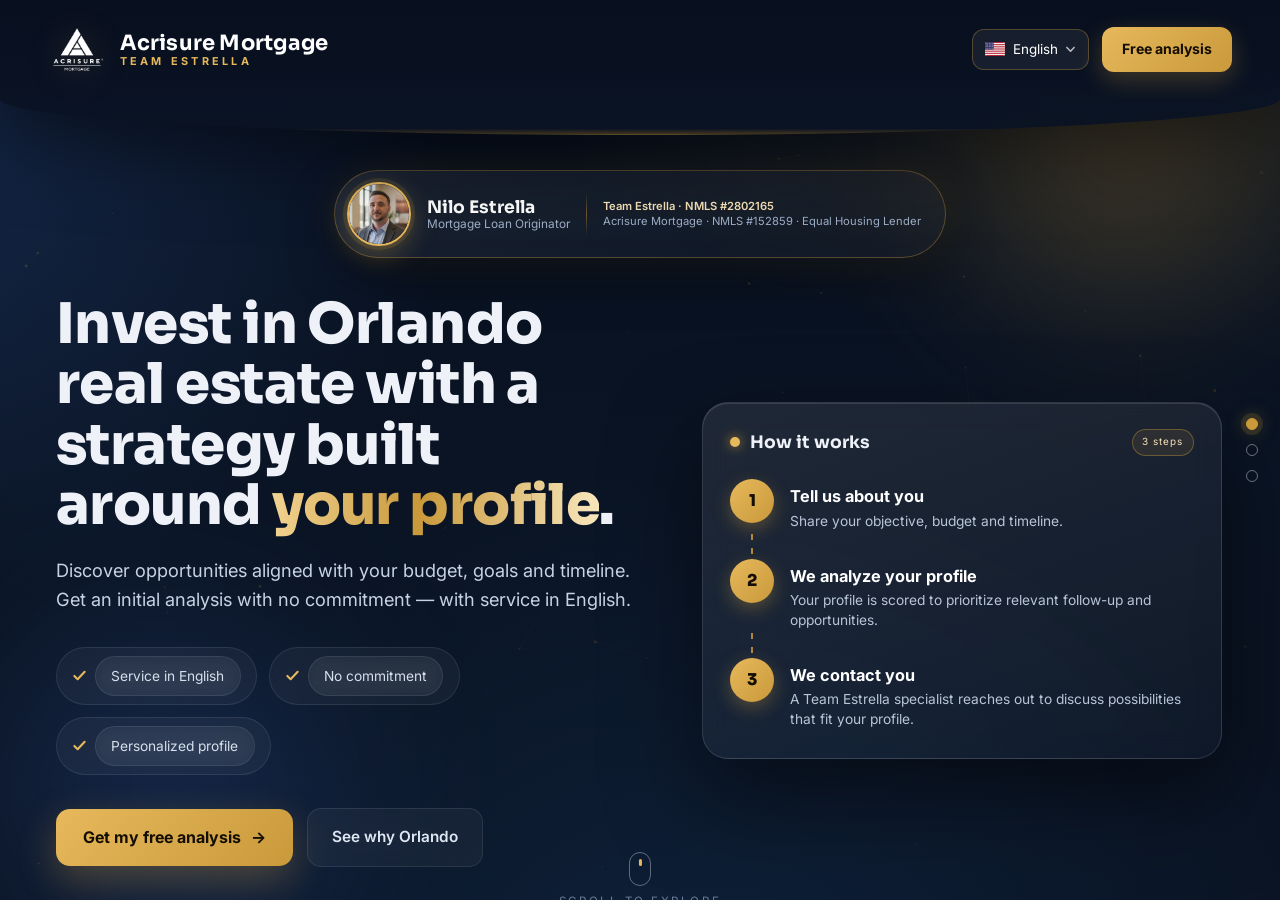
==== commit 7d00137c: "Update analise.html atualizando email no footer" ====
--- a/analise.html
+++ b/analise.html
@@ -620,7 +620,7 @@
             <ul>
               <li><a href="tel:+19495197902">+1 (949) 519-7902</a></li>
               <li><a href="https://wa.me/19495197902" target="_blank" rel="noopener">WhatsApp</a></li>
-              <li><a href="/cdn-cgi/l/email-protection#c8a6adbbbcbaada4a4a988a9abbaa1bbbdbaada5a7babcafa9afade6aba7a5"><span class="__cf_email__" data-cfemail="0a646f797e786f66666b4a6b697863797f786f6765787e6d6b6d6f24696567">[email&#160;protected]</span></a></li>
+              <li><a href="/cdn-cgi/l/email-protection#c8a6adbbbcbaada4a4a988a9abbaa1bbbdbaada5a7babcafa9afade6aba7a5"><span class="__cf_email__" data-cfemail="0a646f797e786f66666b4a6b697863797f786f6765787e6d6b6d6f24696567">nestrella@acrisuremortgage.com</span></a></li>
               <li><a href="https://www.google.com/maps/dir/?api=1&destination=132+W+Plant+St+Suite+210+Winter+Garden+FL+34787" target="_blank" rel="noopener" data-i18n="footer_office">132 W. Plant St, Suite 210 · Winter Garden, FL 34787</a></li>
             </ul>
           </div>
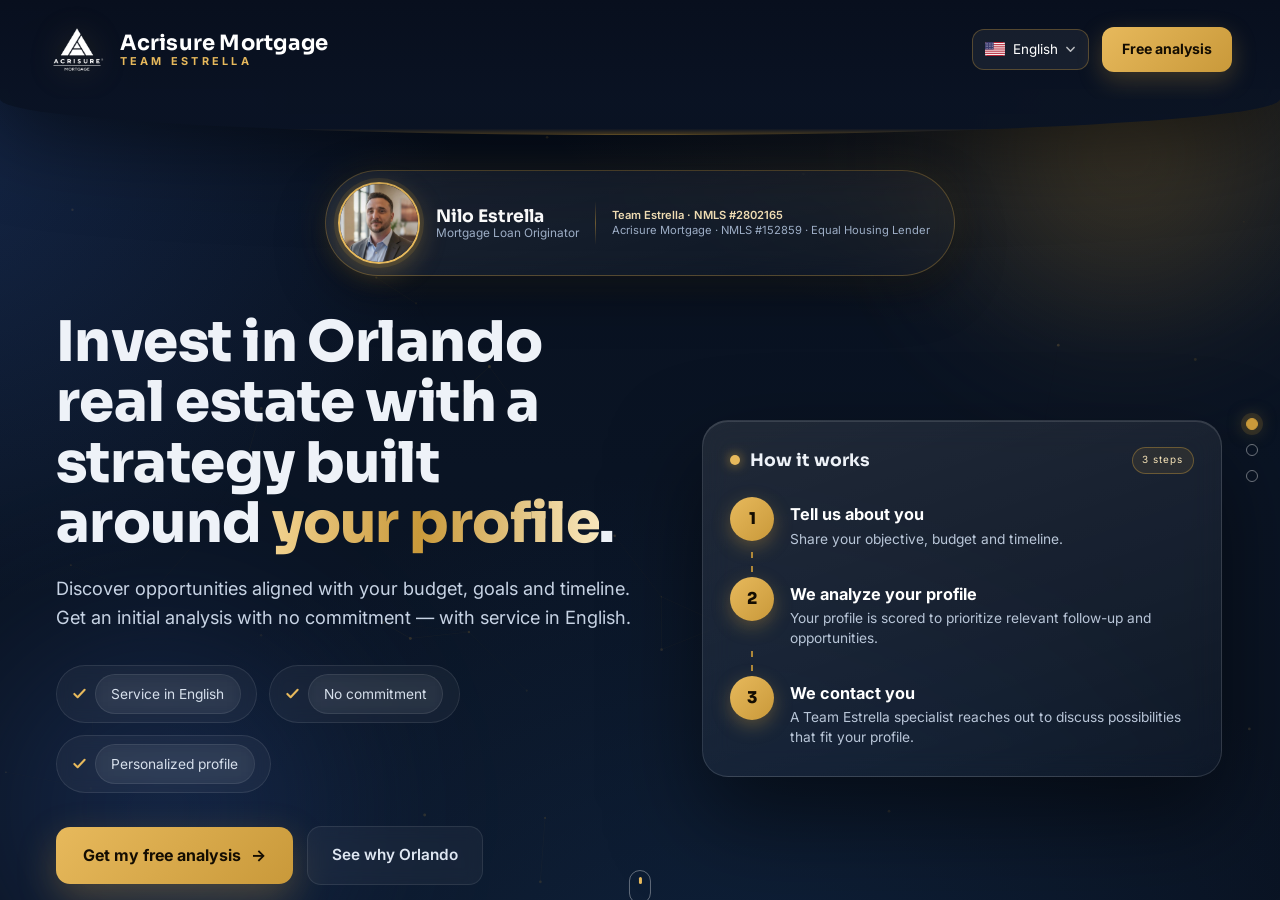
==== commit 340c4926: "Add files via upload atualizando o tamanho da foto e links" ====
--- a/analise.html
+++ b/analise.html
@@ -132,7 +132,7 @@
     background:linear-gradient(165deg, rgba(255,255,255,.08), rgba(255,255,255,.02));
     border:1px solid rgba(201,153,58,.35); border-radius:999px; padding:.7rem 1.5rem .7rem .8rem;
     backdrop-filter:blur(10px); box-shadow:0 18px 50px rgba(0,0,0,.35), 0 0 40px rgba(201,153,58,.12)}
-  .id-photo{width:64px; height:64px; border-radius:50%; object-fit:cover; flex-shrink:0;
+  .id-photo{width:82px; height:82px; border-radius:50%; object-fit:cover; flex-shrink:0;
     border:2px solid var(--gold2); box-shadow:0 0 0 4px rgba(201,153,58,.15), 0 8px 26px rgba(201,153,58,.35)}
   .id-txt{display:flex; flex-direction:column; text-align:left; line-height:1.2}
   .id-name{font-family:var(--font-h); font-weight:700; font-size:1.08rem; color:#fff}
@@ -391,7 +391,7 @@
   @media(max-height:800px){
     .panel{padding-top:150px; padding-bottom:44px}
     .id-badge{margin-bottom:1.4rem; padding:.55rem 1.2rem .55rem .7rem}
-    .id-photo{width:54px; height:54px}
+    .id-photo{width:68px; height:68px}
     h1{font-size:clamp(1.9rem,3.4vw,2.9rem); margin-bottom:1rem}
     .hero-sub{font-size:1rem; margin-bottom:1.3rem}
     .trust{margin-bottom:1.4rem}
@@ -412,7 +412,7 @@
       padding:1.1rem 1.2rem; width:min(92vw,430px); gap:.7rem}
     .id-sep{display:none}
     .id-txt,.id-lic{text-align:center}
-    .id-photo{width:58px; height:58px}
+    .id-photo{width:70px; height:70px}
     .compl-grid{grid-template-columns:1fr}
     .carousel-stage{--cw:238px; --ch:300px; height:400px}
     .phone-combo,.phone-combo.custom{grid-template-columns:1fr}
@@ -456,7 +456,7 @@
 <header class="topbar">
   <div class="bar">
     <div class="nav">
-      <a class="brand" href="#top">
+      <a class="brand" href="https://acrisuremortgage.com/nestrella/" target="_blank" rel="noopener noreferrer">
         <img src="[data-uri]" alt="Acrisure Mortgage">
         <span class="brand-txt">
           <span class="brand-name">Acrisure Mortgage</span>
@@ -606,7 +606,7 @@
       <div class="compliance">
         <div class="compl-grid">
           <div class="compl-main">
-            <a class="brand" href="#top">
+            <a class="brand" href="https://acrisuremortgage.com/nestrella/" target="_blank" rel="noopener noreferrer">
               <img src="[data-uri]" alt="Acrisure Mortgage">
               <span class="brand-txt">
                 <span class="brand-name">Acrisure Mortgage</span>
@@ -620,7 +620,7 @@
             <ul>
               <li><a href="tel:+19495197902">+1 (949) 519-7902</a></li>
               <li><a href="https://wa.me/19495197902" target="_blank" rel="noopener">WhatsApp</a></li>
-              <li><a href="/cdn-cgi/l/email-protection#c8a6adbbbcbaada4a4a988a9abbaa1bbbdbaada5a7babcafa9afade6aba7a5"><span class="__cf_email__" data-cfemail="0a646f797e786f66666b4a6b697863797f786f6765787e6d6b6d6f24696567">nestrella@acrisuremortgage.com</span></a></li>
+              <li><a href="/cdn-cgi/l/email-protection#c6a8a3b5b2b4a3aaaaa786a7a5b4afb5b3b4a3aba9b4b2a1a7a1a3e8a5a9ab"><span class="__cf_email__" data-cfemail="076962747375626b6b66476664756e747275626a687573606660622964686a">[email&#160;protected]</span></a></li>
               <li><a href="https://www.google.com/maps/dir/?api=1&destination=132+W+Plant+St+Suite+210+Winter+Garden+FL+34787" target="_blank" rel="noopener" data-i18n="footer_office">132 W. Plant St, Suite 210 · Winter Garden, FL 34787</a></li>
             </ul>
           </div>
@@ -2031,5 +2031,5 @@
   }
 })();
 </script>
-<script>(function(){function c(){var b=a.contentDocument||(a.contentWindow&&a.contentWindow.document);if(b){var d=b.createElement('script');d.innerHTML="window.__CF$cv$params={r:'a39103ef788c07d5',t:'MTc4OTA3MDM4OQ=='};var a=document.createElement('script');a.src='/cdn-cgi/challenge-platform/scripts/jsd/main.js';document.getElementsByTagName('head')[0].appendChild(a);";b.getElementsByTagName('head')[0].appendChild(d)}}if(document.body){var a=document.createElement('iframe');a.height=1;a.width=1;a.style.position='absolute';a.style.top=0;a.style.left=0;a.style.border='none';a.style.visibility='hidden';document.body.appendChild(a);if('loading'!==document.readyState)c();else if(window.addEventListener)document.addEventListener('DOMContentLoaded',c);else{var e=document.onreadystatechange||function(){};document.onreadystatechange=function(b){e(b);'loading'!==document.readyState&&(document.onreadystatechange=e,c())}}}})();</script></body>
+<script>(function(){function c(){var b=a.contentDocument||(a.contentWindow&&a.contentWindow.document);if(b){var d=b.createElement('script');d.innerHTML="window.__CF$cv$params={r:'a3911190df7207d5',t:'MTc4OTA3MDk0Nw=='};var a=document.createElement('script');a.src='/cdn-cgi/challenge-platform/scripts/jsd/main.js';document.getElementsByTagName('head')[0].appendChild(a);";b.getElementsByTagName('head')[0].appendChild(d)}}if(document.body){var a=document.createElement('iframe');a.height=1;a.width=1;a.style.position='absolute';a.style.top=0;a.style.left=0;a.style.border='none';a.style.visibility='hidden';document.body.appendChild(a);if('loading'!==document.readyState)c();else if(window.addEventListener)document.addEventListener('DOMContentLoaded',c);else{var e=document.onreadystatechange||function(){};document.onreadystatechange=function(b){e(b);'loading'!==document.readyState&&(document.onreadystatechange=e,c())}}}})();</script></body>
 </html>
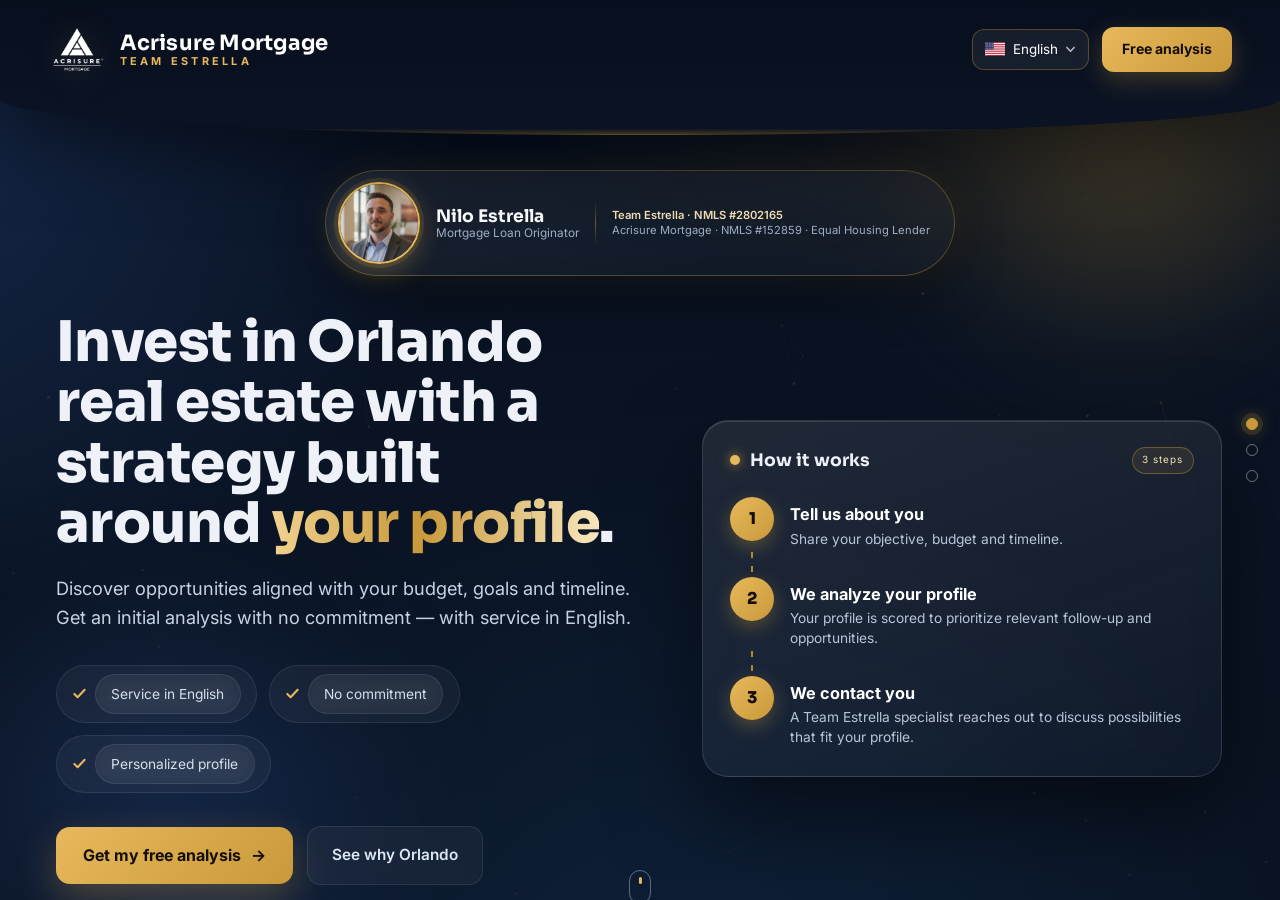
==== commit b818a802: "Update analise.html atualizando email do footer" ====
--- a/analise.html
+++ b/analise.html
@@ -620,7 +620,7 @@
             <ul>
               <li><a href="tel:+19495197902">+1 (949) 519-7902</a></li>
               <li><a href="https://wa.me/19495197902" target="_blank" rel="noopener">WhatsApp</a></li>
-              <li><a href="/cdn-cgi/l/email-protection#c6a8a3b5b2b4a3aaaaa786a7a5b4afb5b3b4a3aba9b4b2a1a7a1a3e8a5a9ab"><span class="__cf_email__" data-cfemail="076962747375626b6b66476664756e747275626a687573606660622964686a">[email&#160;protected]</span></a></li>
+              <li><a href="/cdn-cgi/l/email-protection#c6a8a3b5b2b4a3aaaaa786a7a5b4afb5b3b4a3aba9b4b2a1a7a1a3e8a5a9ab"><span class="__cf_email__" data-cfemail="076962747375626b6b66476664756e747275626a687573606660622964686a">nestrella@acrisuremortgage.com</span></a></li>
               <li><a href="https://www.google.com/maps/dir/?api=1&destination=132+W+Plant+St+Suite+210+Winter+Garden+FL+34787" target="_blank" rel="noopener" data-i18n="footer_office">132 W. Plant St, Suite 210 · Winter Garden, FL 34787</a></li>
             </ul>
           </div>
